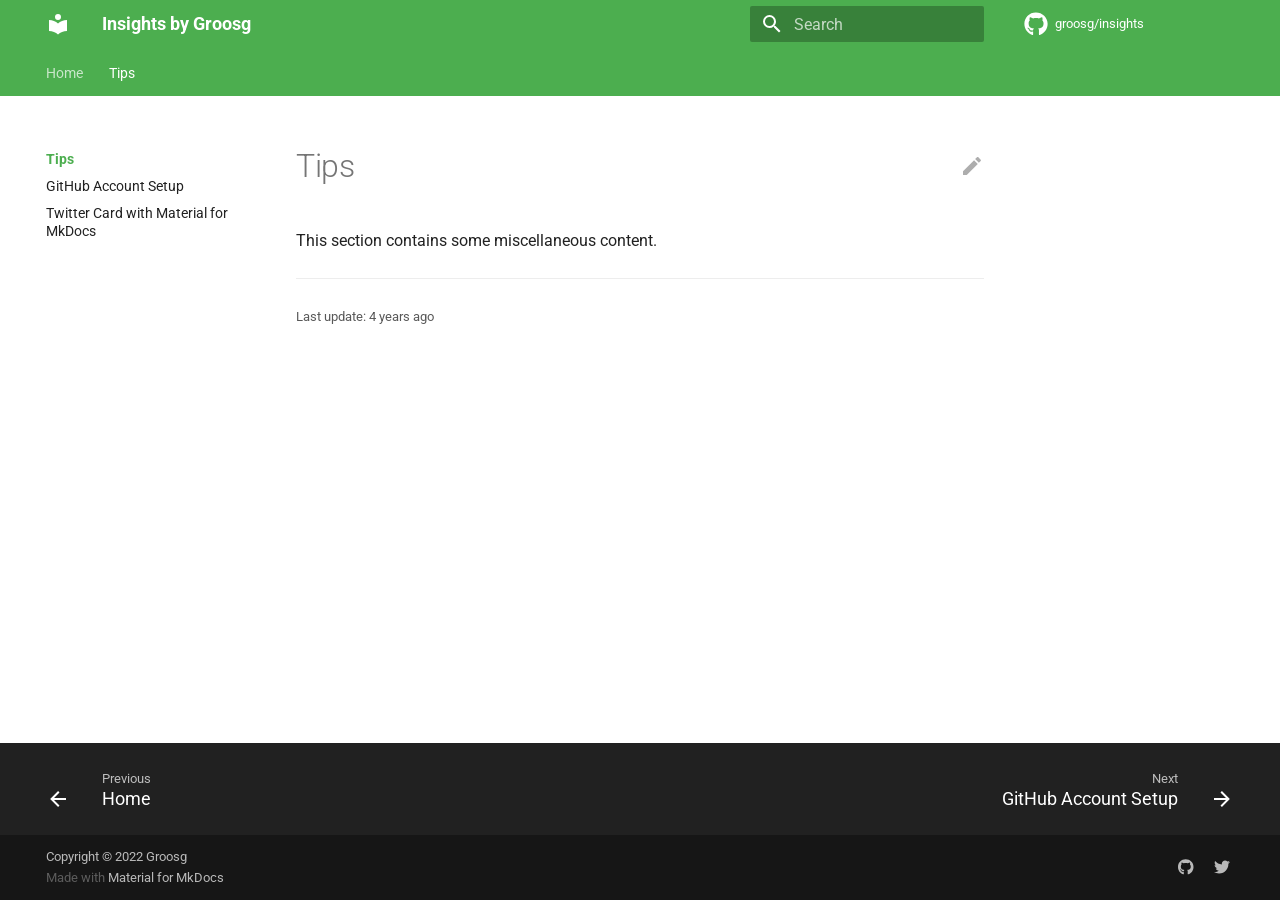
==== tips/index.html @ ac1b57ed "Deployed 40fbacd with MkDocs version: 1.3.1" ====
<!doctype html>
<html lang="en" class="no-js">
  <head>
    
      <meta charset="utf-8">
      <meta name="viewport" content="width=device-width,initial-scale=1">
      
        <meta name="description" content="Software development insights by Groosg: tutorials, guides, tips, etc.">
      
      
        <meta name="author" content="Groosg">
      
      
        <link rel="canonical" href="https://groosg.github.io/insights/tips/">
      
      <link rel="icon" href="../assets/images/favicon.png">
      <meta name="generator" content="mkdocs-1.3.1, mkdocs-material-8.4.0">
    
    
      
        <title>Tips - Insights by Groosg</title>
      
    
    
      <link rel="stylesheet" href="../assets/stylesheets/main.69437709.min.css">
      
        
        <link rel="stylesheet" href="../assets/stylesheets/palette.cbb835fc.min.css">
        
      
      
    
    
    
      
        
        
        <link rel="preconnect" href="https://fonts.gstatic.com" crossorigin>
        <link rel="stylesheet" href="https://fonts.googleapis.com/css?family=Roboto:300,300i,400,400i,700,700i%7CRoboto+Mono:400,400i,700,700i&display=fallback">
        <style>:root{--md-text-font:"Roboto";--md-code-font:"Roboto Mono"}</style>
      
    
    
      <link rel="stylesheet" href="../css/timeago.css">
    
      <link rel="stylesheet" href="../assets/stylesheets/extra.css">
    
    <script>__md_scope=new URL("..",location),__md_hash=e=>[...e].reduce((e,_)=>(e<<5)-e+_.charCodeAt(0),0),__md_get=(e,_=localStorage,t=__md_scope)=>JSON.parse(_.getItem(t.pathname+"."+e)),__md_set=(e,_,t=localStorage,a=__md_scope)=>{try{t.setItem(a.pathname+"."+e,JSON.stringify(_))}catch(e){}}</script>
    
      
  


  
  


  <script id="__analytics">function __md_analytics(){function n(){dataLayer.push(arguments)}window.dataLayer=window.dataLayer||[],n("js",new Date),n("config","G-M6YX81C3ST"),document.addEventListener("DOMContentLoaded",function(){if(document.forms.search&&document.forms.search.query.addEventListener("blur",function(){this.value&&n("event","search",{search_term:this.value})}),document.forms.feedback){var e,a=document.forms.feedback;for(e of a.querySelectorAll("[type=submit]"))e.addEventListener("click",function(e){e.preventDefault();var t=document.location.pathname,e=this.getAttribute("data-md-value");n("event","feedback",{page:t,data:e}),a.firstElementChild.disabled=!0;e=a.querySelector(".md-feedback__note [data-md-value='"+e+"']");e&&(e.hidden=!1)}),a.hidden=!1}"undefined"!=typeof location$&&location$.subscribe(function(e){n("config","G-M6YX81C3ST",{page_path:e.pathname})})});var e=document.createElement("script");e.async=!0,e.src="https://www.googletagmanager.com/gtag/js?id=G-M6YX81C3ST",document.getElementById("__analytics").insertAdjacentElement("afterEnd",e)}</script>

  
    <script>"undefined"!=typeof __md_analytics&&__md_analytics()</script>
  

    
    
  
      <!-- begin:twitter card -->
      <meta name="twitter:card" content="summary" />
      <meta name="twitter:site" content="@gr00sg" />
      <meta name="twitter:creator" content="@gr00sg" />
      <meta property="og:url" content="https://groosg.github.io/insights/tips/" />
      
      <meta property="og:title" content="Tips" />
      
      
      <meta property="og:description" content="Software development insights by Groosg: tutorials, guides, tips, etc." />
      
      <meta property="og:image" content="https://groosg.github.io/insights/assets/images/twitter_card.png" />
      <meta property="og:image:type" content="image/png">
      <!-- end:twitter card -->
  

  </head>
  
  
    
    
      
    
    
    
    
    <body dir="ltr" data-md-color-scheme="default" data-md-color-primary="green" data-md-color-accent="green">
  
    
    
      <script>var palette=__md_get("__palette");if(palette&&"object"==typeof palette.color)for(var key of Object.keys(palette.color))document.body.setAttribute("data-md-color-"+key,palette.color[key])</script>
    
    <input class="md-toggle" data-md-toggle="drawer" type="checkbox" id="__drawer" autocomplete="off">
    <input class="md-toggle" data-md-toggle="search" type="checkbox" id="__search" autocomplete="off">
    <label class="md-overlay" for="__drawer"></label>
    <div data-md-component="skip">
      
    </div>
    <div data-md-component="announce">
      
    </div>
    
    
      

<header class="md-header" data-md-component="header">
  <nav class="md-header__inner md-grid" aria-label="Header">
    <a href=".." title="Insights by Groosg" class="md-header__button md-logo" aria-label="Insights by Groosg" data-md-component="logo">
      
  
  <svg xmlns="http://www.w3.org/2000/svg" viewBox="0 0 24 24"><path d="M12 8a3 3 0 0 0 3-3 3 3 0 0 0-3-3 3 3 0 0 0-3 3 3 3 0 0 0 3 3m0 3.54C9.64 9.35 6.5 8 3 8v11c3.5 0 6.64 1.35 9 3.54 2.36-2.19 5.5-3.54 9-3.54V8c-3.5 0-6.64 1.35-9 3.54Z"/></svg>

    </a>
    <label class="md-header__button md-icon" for="__drawer">
      <svg xmlns="http://www.w3.org/2000/svg" viewBox="0 0 24 24"><path d="M3 6h18v2H3V6m0 5h18v2H3v-2m0 5h18v2H3v-2Z"/></svg>
    </label>
    <div class="md-header__title" data-md-component="header-title">
      <div class="md-header__ellipsis">
        <div class="md-header__topic">
          <span class="md-ellipsis">
            Insights by Groosg
          </span>
        </div>
        <div class="md-header__topic" data-md-component="header-topic">
          <span class="md-ellipsis">
            
              Tips
            
          </span>
        </div>
      </div>
    </div>
    
      <form class="md-header__option" data-md-component="palette">
        
          
          
          <input class="md-option" data-md-color-media="" data-md-color-scheme="default" data-md-color-primary="green" data-md-color-accent="green"  aria-hidden="true"  type="radio" name="__palette" id="__palette_1">
          
        
      </form>
    
    
    
      <label class="md-header__button md-icon" for="__search">
        <svg xmlns="http://www.w3.org/2000/svg" viewBox="0 0 24 24"><path d="M9.5 3A6.5 6.5 0 0 1 16 9.5c0 1.61-.59 3.09-1.56 4.23l.27.27h.79l5 5-1.5 1.5-5-5v-.79l-.27-.27A6.516 6.516 0 0 1 9.5 16 6.5 6.5 0 0 1 3 9.5 6.5 6.5 0 0 1 9.5 3m0 2C7 5 5 7 5 9.5S7 14 9.5 14 14 12 14 9.5 12 5 9.5 5Z"/></svg>
      </label>
      <div class="md-search" data-md-component="search" role="dialog">
  <label class="md-search__overlay" for="__search"></label>
  <div class="md-search__inner" role="search">
    <form class="md-search__form" name="search">
      <input type="text" class="md-search__input" name="query" aria-label="Search" placeholder="Search" autocapitalize="off" autocorrect="off" autocomplete="off" spellcheck="false" data-md-component="search-query" required>
      <label class="md-search__icon md-icon" for="__search">
        <svg xmlns="http://www.w3.org/2000/svg" viewBox="0 0 24 24"><path d="M9.5 3A6.5 6.5 0 0 1 16 9.5c0 1.61-.59 3.09-1.56 4.23l.27.27h.79l5 5-1.5 1.5-5-5v-.79l-.27-.27A6.516 6.516 0 0 1 9.5 16 6.5 6.5 0 0 1 3 9.5 6.5 6.5 0 0 1 9.5 3m0 2C7 5 5 7 5 9.5S7 14 9.5 14 14 12 14 9.5 12 5 9.5 5Z"/></svg>
        <svg xmlns="http://www.w3.org/2000/svg" viewBox="0 0 24 24"><path d="M20 11v2H8l5.5 5.5-1.42 1.42L4.16 12l7.92-7.92L13.5 5.5 8 11h12Z"/></svg>
      </label>
      <nav class="md-search__options" aria-label="Search">
        
          <a href="javascript:void(0)" class="md-search__icon md-icon" aria-label="Share" data-clipboard data-clipboard-text="" data-md-component="search-share" tabindex="-1">
            <svg xmlns="http://www.w3.org/2000/svg" viewBox="0 0 24 24"><path d="M18 16.08c-.76 0-1.44.3-1.96.77L8.91 12.7c.05-.23.09-.46.09-.7 0-.24-.04-.47-.09-.7l7.05-4.11c.54.5 1.25.81 2.04.81a3 3 0 0 0 3-3 3 3 0 0 0-3-3 3 3 0 0 0-3 3c0 .24.04.47.09.7L8.04 9.81C7.5 9.31 6.79 9 6 9a3 3 0 0 0-3 3 3 3 0 0 0 3 3c.79 0 1.5-.31 2.04-.81l7.12 4.15c-.05.21-.08.43-.08.66 0 1.61 1.31 2.91 2.92 2.91 1.61 0 2.92-1.3 2.92-2.91A2.92 2.92 0 0 0 18 16.08Z"/></svg>
          </a>
        
        <button type="reset" class="md-search__icon md-icon" aria-label="Clear" tabindex="-1">
          <svg xmlns="http://www.w3.org/2000/svg" viewBox="0 0 24 24"><path d="M19 6.41 17.59 5 12 10.59 6.41 5 5 6.41 10.59 12 5 17.59 6.41 19 12 13.41 17.59 19 19 17.59 13.41 12 19 6.41Z"/></svg>
        </button>
      </nav>
      
        <div class="md-search__suggest" data-md-component="search-suggest"></div>
      
    </form>
    <div class="md-search__output">
      <div class="md-search__scrollwrap" data-md-scrollfix>
        <div class="md-search-result" data-md-component="search-result">
          <div class="md-search-result__meta">
            Initializing search
          </div>
          <ol class="md-search-result__list"></ol>
        </div>
      </div>
    </div>
  </div>
</div>
    
    
      <div class="md-header__source">
        <a href="https://github.com/groosg/insights" title="Go to repository" class="md-source" data-md-component="source">
  <div class="md-source__icon md-icon">
    
    <svg xmlns="http://www.w3.org/2000/svg" viewBox="0 0 496 512"><!--! Font Awesome Free 6.1.2 by @fontawesome - https://fontawesome.com License - https://fontawesome.com/license/free (Icons: CC BY 4.0, Fonts: SIL OFL 1.1, Code: MIT License) Copyright 2022 Fonticons, Inc.--><path d="M165.9 397.4c0 2-2.3 3.6-5.2 3.6-3.3.3-5.6-1.3-5.6-3.6 0-2 2.3-3.6 5.2-3.6 3-.3 5.6 1.3 5.6 3.6zm-31.1-4.5c-.7 2 1.3 4.3 4.3 4.9 2.6 1 5.6 0 6.2-2s-1.3-4.3-4.3-5.2c-2.6-.7-5.5.3-6.2 2.3zm44.2-1.7c-2.9.7-4.9 2.6-4.6 4.9.3 2 2.9 3.3 5.9 2.6 2.9-.7 4.9-2.6 4.6-4.6-.3-1.9-3-3.2-5.9-2.9zM244.8 8C106.1 8 0 113.3 0 252c0 110.9 69.8 205.8 169.5 239.2 12.8 2.3 17.3-5.6 17.3-12.1 0-6.2-.3-40.4-.3-61.4 0 0-70 15-84.7-29.8 0 0-11.4-29.1-27.8-36.6 0 0-22.9-15.7 1.6-15.4 0 0 24.9 2 38.6 25.8 21.9 38.6 58.6 27.5 72.9 20.9 2.3-16 8.8-27.1 16-33.7-55.9-6.2-112.3-14.3-112.3-110.5 0-27.5 7.6-41.3 23.6-58.9-2.6-6.5-11.1-33.3 2.6-67.9 20.9-6.5 69 27 69 27 20-5.6 41.5-8.5 62.8-8.5s42.8 2.9 62.8 8.5c0 0 48.1-33.6 69-27 13.7 34.7 5.2 61.4 2.6 67.9 16 17.7 25.8 31.5 25.8 58.9 0 96.5-58.9 104.2-114.8 110.5 9.2 7.9 17 22.9 17 46.4 0 33.7-.3 75.4-.3 83.6 0 6.5 4.6 14.4 17.3 12.1C428.2 457.8 496 362.9 496 252 496 113.3 383.5 8 244.8 8zM97.2 352.9c-1.3 1-1 3.3.7 5.2 1.6 1.6 3.9 2.3 5.2 1 1.3-1 1-3.3-.7-5.2-1.6-1.6-3.9-2.3-5.2-1zm-10.8-8.1c-.7 1.3.3 2.9 2.3 3.9 1.6 1 3.6.7 4.3-.7.7-1.3-.3-2.9-2.3-3.9-2-.6-3.6-.3-4.3.7zm32.4 35.6c-1.6 1.3-1 4.3 1.3 6.2 2.3 2.3 5.2 2.6 6.5 1 1.3-1.3.7-4.3-1.3-6.2-2.2-2.3-5.2-2.6-6.5-1zm-11.4-14.7c-1.6 1-1.6 3.6 0 5.9 1.6 2.3 4.3 3.3 5.6 2.3 1.6-1.3 1.6-3.9 0-6.2-1.4-2.3-4-3.3-5.6-2z"/></svg>
  </div>
  <div class="md-source__repository">
    groosg/insights
  </div>
</a>
      </div>
    
  </nav>
  
</header>
    
    <div class="md-container" data-md-component="container">
      
      
        
          
            
<nav class="md-tabs" aria-label="Tabs" data-md-component="tabs">
  <div class="md-tabs__inner md-grid">
    <ul class="md-tabs__list">
      
        
  
  


  
  
  
    <li class="md-tabs__item">
      <a href=".." class="md-tabs__link">
        Home
      </a>
    </li>
  

      
        
  
  
    
  


  
  
  
    <li class="md-tabs__item">
      <a href="./" class="md-tabs__link md-tabs__link--active">
        Tips
      </a>
    </li>
  

      
    </ul>
  </div>
</nav>
          
        
      
      <main class="md-main" data-md-component="main">
        <div class="md-main__inner md-grid">
          
            
              
              <div class="md-sidebar md-sidebar--primary" data-md-component="sidebar" data-md-type="navigation" >
                <div class="md-sidebar__scrollwrap">
                  <div class="md-sidebar__inner">
                    

  


<nav class="md-nav md-nav--primary md-nav--lifted" aria-label="Navigation" data-md-level="0">
  <label class="md-nav__title" for="__drawer">
    <a href=".." title="Insights by Groosg" class="md-nav__button md-logo" aria-label="Insights by Groosg" data-md-component="logo">
      
  
  <svg xmlns="http://www.w3.org/2000/svg" viewBox="0 0 24 24"><path d="M12 8a3 3 0 0 0 3-3 3 3 0 0 0-3-3 3 3 0 0 0-3 3 3 3 0 0 0 3 3m0 3.54C9.64 9.35 6.5 8 3 8v11c3.5 0 6.64 1.35 9 3.54 2.36-2.19 5.5-3.54 9-3.54V8c-3.5 0-6.64 1.35-9 3.54Z"/></svg>

    </a>
    Insights by Groosg
  </label>
  
    <div class="md-nav__source">
      <a href="https://github.com/groosg/insights" title="Go to repository" class="md-source" data-md-component="source">
  <div class="md-source__icon md-icon">
    
    <svg xmlns="http://www.w3.org/2000/svg" viewBox="0 0 496 512"><!--! Font Awesome Free 6.1.2 by @fontawesome - https://fontawesome.com License - https://fontawesome.com/license/free (Icons: CC BY 4.0, Fonts: SIL OFL 1.1, Code: MIT License) Copyright 2022 Fonticons, Inc.--><path d="M165.9 397.4c0 2-2.3 3.6-5.2 3.6-3.3.3-5.6-1.3-5.6-3.6 0-2 2.3-3.6 5.2-3.6 3-.3 5.6 1.3 5.6 3.6zm-31.1-4.5c-.7 2 1.3 4.3 4.3 4.9 2.6 1 5.6 0 6.2-2s-1.3-4.3-4.3-5.2c-2.6-.7-5.5.3-6.2 2.3zm44.2-1.7c-2.9.7-4.9 2.6-4.6 4.9.3 2 2.9 3.3 5.9 2.6 2.9-.7 4.9-2.6 4.6-4.6-.3-1.9-3-3.2-5.9-2.9zM244.8 8C106.1 8 0 113.3 0 252c0 110.9 69.8 205.8 169.5 239.2 12.8 2.3 17.3-5.6 17.3-12.1 0-6.2-.3-40.4-.3-61.4 0 0-70 15-84.7-29.8 0 0-11.4-29.1-27.8-36.6 0 0-22.9-15.7 1.6-15.4 0 0 24.9 2 38.6 25.8 21.9 38.6 58.6 27.5 72.9 20.9 2.3-16 8.8-27.1 16-33.7-55.9-6.2-112.3-14.3-112.3-110.5 0-27.5 7.6-41.3 23.6-58.9-2.6-6.5-11.1-33.3 2.6-67.9 20.9-6.5 69 27 69 27 20-5.6 41.5-8.5 62.8-8.5s42.8 2.9 62.8 8.5c0 0 48.1-33.6 69-27 13.7 34.7 5.2 61.4 2.6 67.9 16 17.7 25.8 31.5 25.8 58.9 0 96.5-58.9 104.2-114.8 110.5 9.2 7.9 17 22.9 17 46.4 0 33.7-.3 75.4-.3 83.6 0 6.5 4.6 14.4 17.3 12.1C428.2 457.8 496 362.9 496 252 496 113.3 383.5 8 244.8 8zM97.2 352.9c-1.3 1-1 3.3.7 5.2 1.6 1.6 3.9 2.3 5.2 1 1.3-1 1-3.3-.7-5.2-1.6-1.6-3.9-2.3-5.2-1zm-10.8-8.1c-.7 1.3.3 2.9 2.3 3.9 1.6 1 3.6.7 4.3-.7.7-1.3-.3-2.9-2.3-3.9-2-.6-3.6-.3-4.3.7zm32.4 35.6c-1.6 1.3-1 4.3 1.3 6.2 2.3 2.3 5.2 2.6 6.5 1 1.3-1.3.7-4.3-1.3-6.2-2.2-2.3-5.2-2.6-6.5-1zm-11.4-14.7c-1.6 1-1.6 3.6 0 5.9 1.6 2.3 4.3 3.3 5.6 2.3 1.6-1.3 1.6-3.9 0-6.2-1.4-2.3-4-3.3-5.6-2z"/></svg>
  </div>
  <div class="md-source__repository">
    groosg/insights
  </div>
</a>
    </div>
  
  <ul class="md-nav__list" data-md-scrollfix>
    
      
      
      

  
  
  
    
    <li class="md-nav__item md-nav__item--nested">
      
      
        <input class="md-nav__toggle md-toggle" data-md-toggle="__nav_1" type="checkbox" id="__nav_1" >
      
      
      
        
          
            
          
        
      
      
        
        
        <div class="md-nav__link md-nav__link--index ">
          <a href="..">Home</a>
          
        </div>
      
      <nav class="md-nav" aria-label="Home" data-md-level="1">
        <label class="md-nav__title" for="__nav_1">
          <span class="md-nav__icon md-icon"></span>
          Home
        </label>
        <ul class="md-nav__list" data-md-scrollfix>
          
            
          
        </ul>
      </nav>
    </li>
  

    
      
      
      

  
  
    
  
  
    
    <li class="md-nav__item md-nav__item--active md-nav__item--nested">
      
      
        <input class="md-nav__toggle md-toggle" data-md-toggle="__nav_2" type="checkbox" id="__nav_2" checked>
      
      
      
        
          
            
          
        
          
        
          
        
      
      
        
        
        <div class="md-nav__link md-nav__link--index md-nav__link--active">
          <a href="./">Tips</a>
          
            <label for="__nav_2">
              <span class="md-nav__icon md-icon"></span>
            </label>
          
        </div>
      
      <nav class="md-nav" aria-label="Tips" data-md-level="1">
        <label class="md-nav__title" for="__nav_2">
          <span class="md-nav__icon md-icon"></span>
          Tips
        </label>
        <ul class="md-nav__list" data-md-scrollfix>
          
            
          
            
              
  
  
  
    <li class="md-nav__item">
      <a href="gh_setup/" class="md-nav__link">
        GitHub Account Setup
      </a>
    </li>
  

            
          
            
              
  
  
  
    <li class="md-nav__item">
      <a href="mkdocs_twitter_card/" class="md-nav__link">
        Twitter Card with Material for MkDocs
      </a>
    </li>
  

            
          
        </ul>
      </nav>
    </li>
  

    
  </ul>
</nav>
                  </div>
                </div>
              </div>
            
            
              
              <div class="md-sidebar md-sidebar--secondary" data-md-component="sidebar" data-md-type="toc" >
                <div class="md-sidebar__scrollwrap">
                  <div class="md-sidebar__inner">
                    

<nav class="md-nav md-nav--secondary" aria-label="Table of contents">
  
  
  
  
</nav>
                  </div>
                </div>
              </div>
            
          
          <div class="md-content" data-md-component="content">
            <article class="md-content__inner md-typeset">
              
                
  <a href="https://github.com/groosg/insights/edit/main/docs/tips/index.md" title="Edit this page" class="md-content__button md-icon">
    <svg xmlns="http://www.w3.org/2000/svg" viewBox="0 0 24 24"><path d="M20.71 7.04c.39-.39.39-1.04 0-1.41l-2.34-2.34c-.37-.39-1.02-.39-1.41 0l-1.84 1.83 3.75 3.75M3 17.25V21h3.75L17.81 9.93l-3.75-3.75L3 17.25Z"/></svg>
  </a>



  <h1>Tips</h1>

<p>This section contains some miscellaneous content.</p>

  <hr>
<div class="md-source-file">
  <small>
    
      Last update:
      <span class="git-revision-date-localized-plugin git-revision-date-localized-plugin-timeago"><span class="timeago" datetime="2022-08-14T22:51:34+00:00" locale="en"></span></span><span class="git-revision-date-localized-plugin git-revision-date-localized-plugin-iso_date">2022-08-14</span>
      
    
  </small>
</div>


  



              
            </article>
            
          </div>
        </div>
        
          <a href="#" class="md-top md-icon" data-md-component="top" hidden>
            <svg xmlns="http://www.w3.org/2000/svg" viewBox="0 0 24 24"><path d="M13 20h-2V8l-5.5 5.5-1.42-1.42L12 4.16l7.92 7.92-1.42 1.42L13 8v12Z"/></svg>
            Back to top
          </a>
        
      </main>
      
        <footer class="md-footer">
  
    
    <nav class="md-footer__inner md-grid" aria-label="Footer" >
      
        
        <a href=".." class="md-footer__link md-footer__link--prev" aria-label="Previous: Home" rel="prev">
          <div class="md-footer__button md-icon">
            <svg xmlns="http://www.w3.org/2000/svg" viewBox="0 0 24 24"><path d="M20 11v2H8l5.5 5.5-1.42 1.42L4.16 12l7.92-7.92L13.5 5.5 8 11h12Z"/></svg>
          </div>
          <div class="md-footer__title">
            <div class="md-ellipsis">
              <span class="md-footer__direction">
                Previous
              </span>
              Home
            </div>
          </div>
        </a>
      
      
        
        <a href="gh_setup/" class="md-footer__link md-footer__link--next" aria-label="Next: GitHub Account Setup" rel="next">
          <div class="md-footer__title">
            <div class="md-ellipsis">
              <span class="md-footer__direction">
                Next
              </span>
              GitHub Account Setup
            </div>
          </div>
          <div class="md-footer__button md-icon">
            <svg xmlns="http://www.w3.org/2000/svg" viewBox="0 0 24 24"><path d="M4 11v2h12l-5.5 5.5 1.42 1.42L19.84 12l-7.92-7.92L10.5 5.5 16 11H4Z"/></svg>
          </div>
        </a>
      
    </nav>
  
  <div class="md-footer-meta md-typeset">
    <div class="md-footer-meta__inner md-grid">
      <div class="md-copyright">
  
    <div class="md-copyright__highlight">
      Copyright &copy; 2022 Groosg
    </div>
  
  
    Made with
    <a href="https://squidfunk.github.io/mkdocs-material/" target="_blank" rel="noopener">
      Material for MkDocs
    </a>
  
</div>
      
        <div class="md-social">
  
    
    
      
      
    
    <a href="https://github.com/groosg" target="_blank" rel="noopener" title="github.com" class="md-social__link">
      <svg xmlns="http://www.w3.org/2000/svg" viewBox="0 0 496 512"><!--! Font Awesome Free 6.1.2 by @fontawesome - https://fontawesome.com License - https://fontawesome.com/license/free (Icons: CC BY 4.0, Fonts: SIL OFL 1.1, Code: MIT License) Copyright 2022 Fonticons, Inc.--><path d="M165.9 397.4c0 2-2.3 3.6-5.2 3.6-3.3.3-5.6-1.3-5.6-3.6 0-2 2.3-3.6 5.2-3.6 3-.3 5.6 1.3 5.6 3.6zm-31.1-4.5c-.7 2 1.3 4.3 4.3 4.9 2.6 1 5.6 0 6.2-2s-1.3-4.3-4.3-5.2c-2.6-.7-5.5.3-6.2 2.3zm44.2-1.7c-2.9.7-4.9 2.6-4.6 4.9.3 2 2.9 3.3 5.9 2.6 2.9-.7 4.9-2.6 4.6-4.6-.3-1.9-3-3.2-5.9-2.9zM244.8 8C106.1 8 0 113.3 0 252c0 110.9 69.8 205.8 169.5 239.2 12.8 2.3 17.3-5.6 17.3-12.1 0-6.2-.3-40.4-.3-61.4 0 0-70 15-84.7-29.8 0 0-11.4-29.1-27.8-36.6 0 0-22.9-15.7 1.6-15.4 0 0 24.9 2 38.6 25.8 21.9 38.6 58.6 27.5 72.9 20.9 2.3-16 8.8-27.1 16-33.7-55.9-6.2-112.3-14.3-112.3-110.5 0-27.5 7.6-41.3 23.6-58.9-2.6-6.5-11.1-33.3 2.6-67.9 20.9-6.5 69 27 69 27 20-5.6 41.5-8.5 62.8-8.5s42.8 2.9 62.8 8.5c0 0 48.1-33.6 69-27 13.7 34.7 5.2 61.4 2.6 67.9 16 17.7 25.8 31.5 25.8 58.9 0 96.5-58.9 104.2-114.8 110.5 9.2 7.9 17 22.9 17 46.4 0 33.7-.3 75.4-.3 83.6 0 6.5 4.6 14.4 17.3 12.1C428.2 457.8 496 362.9 496 252 496 113.3 383.5 8 244.8 8zM97.2 352.9c-1.3 1-1 3.3.7 5.2 1.6 1.6 3.9 2.3 5.2 1 1.3-1 1-3.3-.7-5.2-1.6-1.6-3.9-2.3-5.2-1zm-10.8-8.1c-.7 1.3.3 2.9 2.3 3.9 1.6 1 3.6.7 4.3-.7.7-1.3-.3-2.9-2.3-3.9-2-.6-3.6-.3-4.3.7zm32.4 35.6c-1.6 1.3-1 4.3 1.3 6.2 2.3 2.3 5.2 2.6 6.5 1 1.3-1.3.7-4.3-1.3-6.2-2.2-2.3-5.2-2.6-6.5-1zm-11.4-14.7c-1.6 1-1.6 3.6 0 5.9 1.6 2.3 4.3 3.3 5.6 2.3 1.6-1.3 1.6-3.9 0-6.2-1.4-2.3-4-3.3-5.6-2z"/></svg>
    </a>
  
    
    
      
      
    
    <a href="https://twitter.com/gr00sg" target="_blank" rel="noopener" title="twitter.com" class="md-social__link">
      <svg xmlns="http://www.w3.org/2000/svg" viewBox="0 0 512 512"><!--! Font Awesome Free 6.1.2 by @fontawesome - https://fontawesome.com License - https://fontawesome.com/license/free (Icons: CC BY 4.0, Fonts: SIL OFL 1.1, Code: MIT License) Copyright 2022 Fonticons, Inc.--><path d="M459.37 151.716c.325 4.548.325 9.097.325 13.645 0 138.72-105.583 298.558-298.558 298.558-59.452 0-114.68-17.219-161.137-47.106 8.447.974 16.568 1.299 25.34 1.299 49.055 0 94.213-16.568 130.274-44.832-46.132-.975-84.792-31.188-98.112-72.772 6.498.974 12.995 1.624 19.818 1.624 9.421 0 18.843-1.3 27.614-3.573-48.081-9.747-84.143-51.98-84.143-102.985v-1.299c13.969 7.797 30.214 12.67 47.431 13.319-28.264-18.843-46.781-51.005-46.781-87.391 0-19.492 5.197-37.36 14.294-52.954 51.655 63.675 129.3 105.258 216.365 109.807-1.624-7.797-2.599-15.918-2.599-24.04 0-57.828 46.782-104.934 104.934-104.934 30.213 0 57.502 12.67 76.67 33.137 23.715-4.548 46.456-13.32 66.599-25.34-7.798 24.366-24.366 44.833-46.132 57.827 21.117-2.273 41.584-8.122 60.426-16.243-14.292 20.791-32.161 39.308-52.628 54.253z"/></svg>
    </a>
  
</div>
      
    </div>
  </div>
</footer>
      
    </div>
    <div class="md-dialog" data-md-component="dialog">
      <div class="md-dialog__inner md-typeset"></div>
    </div>
    
    <script id="__config" type="application/json">{"base": "..", "features": ["content.code.annotate", "content.tooltips", "navigation.indexes", "navigation.sections", "navigation.tabs", "navigation.top", "navigation.tracking", "search.highlight", "search.share", "search.suggest", "toc.follow"], "search": "../assets/javascripts/workers/search.ecf98df9.min.js", "translations": {"clipboard.copied": "Copied to clipboard", "clipboard.copy": "Copy to clipboard", "search.config.lang": "en", "search.config.pipeline": "trimmer, stopWordFilter", "search.config.separator": "[\\s\\-]+", "search.placeholder": "Search", "search.result.more.one": "1 more on this page", "search.result.more.other": "# more on this page", "search.result.none": "No matching documents", "search.result.one": "1 matching document", "search.result.other": "# matching documents", "search.result.placeholder": "Type to start searching", "search.result.term.missing": "Missing", "select.version.title": "Select version"}}</script>
    
    
      <script src="../assets/javascripts/bundle.9c69f0bc.min.js"></script>
      
        <script src="../js/timeago.min.js"></script>
      
        <script src="../js/timeago_mkdocs_material.js"></script>
      
    
  </body>
</html>
---- assets/stylesheets/main.69437709.min.css ----
@charset "UTF-8";html{-webkit-text-size-adjust:none;-moz-text-size-adjust:none;-ms-text-size-adjust:none;text-size-adjust:none;box-sizing:border-box}*,:after,:before{box-sizing:inherit}@media (prefers-reduced-motion){*,:after,:before{transition:none!important}}body{margin:0}a,button,input,label{-webkit-tap-highlight-color:transparent}a{color:inherit;text-decoration:none}hr{border:0;box-sizing:initial;display:block;height:.05rem;overflow:visible;padding:0}small{font-size:80%}sub,sup{line-height:1em}img{border-style:none}table{border-collapse:initial;border-spacing:0}td,th{font-weight:400;vertical-align:top}button{background:transparent;border:0;font-family:inherit;font-size:inherit;margin:0;padding:0}input{border:0;outline:none}:root,[data-md-color-scheme=default]{--md-default-fg-color:rgba(0,0,0,.87);--md-default-fg-color--light:rgba(0,0,0,.54);--md-default-fg-color--lighter:rgba(0,0,0,.32);--md-default-fg-color--lightest:rgba(0,0,0,.07);--md-default-bg-color:#fff;--md-default-bg-color--light:hsla(0,0%,100%,.7);--md-default-bg-color--lighter:hsla(0,0%,100%,.3);--md-default-bg-color--lightest:hsla(0,0%,100%,.12);--md-primary-fg-color:#4051b5;--md-primary-fg-color--light:#5d6cc0;--md-primary-fg-color--dark:#303fa1;--md-primary-bg-color:#fff;--md-primary-bg-color--light:hsla(0,0%,100%,.7);--md-accent-fg-color:#526cfe;--md-accent-fg-color--transparent:rgba(82,108,254,.1);--md-accent-bg-color:#fff;--md-accent-bg-color--light:hsla(0,0%,100%,.7);--md-code-fg-color:#36464e;--md-code-bg-color:#f5f5f5;--md-code-hl-color:rgba(255,255,0,.5);--md-code-hl-number-color:#d52a2a;--md-code-hl-special-color:#db1457;--md-code-hl-function-color:#a846b9;--md-code-hl-constant-color:#6e59d9;--md-code-hl-keyword-color:#3f6ec6;--md-code-hl-string-color:#1c7d4d;--md-code-hl-name-color:var(--md-code-fg-color);--md-code-hl-operator-color:var(--md-default-fg-color--light);--md-code-hl-punctuation-color:var(--md-default-fg-color--light);--md-code-hl-comment-color:var(--md-default-fg-color--light);--md-code-hl-generic-color:var(--md-default-fg-color--light);--md-code-hl-variable-color:var(--md-default-fg-color--light);--md-typeset-color:var(--md-default-fg-color);--md-typeset-a-color:var(--md-primary-fg-color);--md-typeset-mark-color:rgba(255,255,0,.5);--md-typeset-del-color:rgba(245,80,61,.15);--md-typeset-ins-color:rgba(11,213,112,.15);--md-typeset-kbd-color:#fafafa;--md-typeset-kbd-accent-color:#fff;--md-typeset-kbd-border-color:#b8b8b8;--md-typeset-table-color:rgba(0,0,0,.12);--md-admonition-fg-color:var(--md-default-fg-color);--md-admonition-bg-color:var(--md-default-bg-color);--md-footer-fg-color:#fff;--md-footer-fg-color--light:hsla(0,0%,100%,.7);--md-footer-fg-color--lighter:hsla(0,0%,100%,.3);--md-footer-bg-color:rgba(0,0,0,.87);--md-footer-bg-color--dark:rgba(0,0,0,.32);--md-shadow-z1:0 0.2rem 0.5rem rgba(0,0,0,.05),0 0 0.05rem rgba(0,0,0,.1);--md-shadow-z2:0 0.2rem 0.5rem rgba(0,0,0,.1),0 0 0.05rem rgba(0,0,0,.25);--md-shadow-z3:0 0.2rem 0.5rem rgba(0,0,0,.2),0 0 0.05rem rgba(0,0,0,.35)}.md-icon svg{fill:currentcolor;display:block;height:1.2rem;width:1.2rem}body{-webkit-font-smoothing:antialiased;-moz-osx-font-smoothing:grayscale;--md-text-font-family:var(--md-text-font,_),-apple-system,BlinkMacSystemFont,Helvetica,Arial,sans-serif;--md-code-font-family:var(--md-code-font,_),SFMono-Regular,Consolas,Menlo,monospace}body,input{font-feature-settings:"kern","liga";font-family:var(--md-text-font-family)}body,code,input,kbd,pre{color:var(--md-typeset-color)}code,kbd,pre{font-feature-settings:"kern";font-family:var(--md-code-font-family)}:root{--md-typeset-table-sort-icon:url('data:image/svg+xml;charset=utf-8,<svg xmlns="http://www.w3.org/2000/svg" viewBox="0 0 24 24"><path d="m18 21-4-4h3V7h-3l4-4 4 4h-3v10h3M2 19v-2h10v2M2 13v-2h7v2M2 7V5h4v2H2Z"/></svg>');--md-typeset-table-sort-icon--asc:url('data:image/svg+xml;charset=utf-8,<svg xmlns="http://www.w3.org/2000/svg" viewBox="0 0 24 24"><path d="M19 17h3l-4 4-4-4h3V3h2M2 17h10v2H2M6 5v2H2V5m0 6h7v2H2v-2Z"/></svg>');--md-typeset-table-sort-icon--desc:url('data:image/svg+xml;charset=utf-8,<svg xmlns="http://www.w3.org/2000/svg" viewBox="0 0 24 24"><path d="M19 7h3l-4-4-4 4h3v14h2M2 17h10v2H2M6 5v2H2V5m0 6h7v2H2v-2Z"/></svg>')}.md-typeset{-webkit-print-color-adjust:exact;color-adjust:exact;font-size:.8rem;line-height:1.6}@media print{.md-typeset{font-size:.68rem}}.md-typeset blockquote,.md-typeset dl,.md-typeset figure,.md-typeset ol,.md-typeset pre,.md-typeset ul{margin-bottom:1em;margin-top:1em}.md-typeset h1{color:var(--md-default-fg-color--light);font-size:2em;line-height:1.3;margin:0 0 1.25em}.md-typeset h1,.md-typeset h2{font-weight:300;letter-spacing:-.01em}.md-typeset h2{font-size:1.5625em;line-height:1.4;margin:1.6em 0 .64em}.md-typeset h3{font-size:1.25em;font-weight:400;letter-spacing:-.01em;line-height:1.5;margin:1.6em 0 .8em}.md-typeset h2+h3{margin-top:.8em}.md-typeset h4{font-weight:700;letter-spacing:-.01em;margin:1em 0}.md-typeset h5,.md-typeset h6{color:var(--md-default-fg-color--light);font-size:.8em;font-weight:700;letter-spacing:-.01em;margin:1.25em 0}.md-typeset h5{text-transform:uppercase}.md-typeset hr{border-bottom:.05rem solid var(--md-default-fg-color--lightest);display:flow-root;margin:1.5em 0}.md-typeset a{color:var(--md-typeset-a-color);word-break:break-word}.md-typeset a,.md-typeset a:before{transition:color 125ms}.md-typeset a:focus,.md-typeset a:hover{color:var(--md-accent-fg-color)}.md-typeset a:focus code,.md-typeset a:hover code{background-color:var(--md-accent-fg-color--transparent)}.md-typeset a code{color:currentcolor;transition:background-color 125ms}.md-typeset a.focus-visible{outline-color:var(--md-accent-fg-color);outline-offset:.2rem}.md-typeset code,.md-typeset kbd,.md-typeset pre{color:var(--md-code-fg-color);direction:ltr}@media print{.md-typeset code,.md-typeset kbd,.md-typeset pre{white-space:pre-wrap}}.md-typeset code{background-color:var(--md-code-bg-color);border-radius:.1rem;-webkit-box-decoration-break:clone;box-decoration-break:clone;font-size:.85em;padding:0 .2941176471em;word-break:break-word}.md-typeset code:not(.focus-visible){-webkit-tap-highlight-color:transparent;outline:none}.md-typeset pre{display:flow-root;line-height:1.4;position:relative}.md-typeset pre>code{-webkit-box-decoration-break:slice;box-decoration-break:slice;box-shadow:none;display:block;margin:0;outline-color:var(--md-accent-fg-color);overflow:auto;padding:.7720588235em 1.1764705882em;scrollbar-color:var(--md-default-fg-color--lighter) transparent;scrollbar-width:thin;touch-action:auto;word-break:normal}.md-typeset pre>code:hover{scrollbar-color:var(--md-accent-fg-color) transparent}.md-typeset pre>code::-webkit-scrollbar{height:.2rem;width:.2rem}.md-typeset pre>code::-webkit-scrollbar-thumb{background-color:var(--md-default-fg-color--lighter)}.md-typeset pre>code::-webkit-scrollbar-thumb:hover{background-color:var(--md-accent-fg-color)}.md-typeset kbd{background-color:var(--md-typeset-kbd-color);border-radius:.1rem;box-shadow:0 .1rem 0 .05rem var(--md-typeset-kbd-border-color),0 .1rem 0 var(--md-typeset-kbd-border-color),0 -.1rem .2rem var(--md-typeset-kbd-accent-color) inset;color:var(--md-default-fg-color);display:inline-block;font-size:.75em;padding:0 .6666666667em;vertical-align:text-top;word-break:break-word}.md-typeset mark{background-color:var(--md-typeset-mark-color);-webkit-box-decoration-break:clone;box-decoration-break:clone;color:inherit;word-break:break-word}.md-typeset abbr{border-bottom:.05rem dotted var(--md-default-fg-color--light);cursor:help;text-decoration:none}@media (hover:none){.md-typeset abbr{position:relative}.md-typeset abbr[title]:-webkit-any(:focus,:hover):after{background-color:var(--md-default-fg-color);border-radius:.1rem;box-shadow:var(--md-shadow-z3);color:var(--md-default-bg-color);content:attr(title);display:inline-block;font-size:.7rem;margin-top:2em;max-width:80%;min-width:-webkit-max-content;min-width:max-content;padding:.2rem .3rem;position:absolute;width:auto}.md-typeset abbr[title]:-moz-any(:focus,:hover):after{background-color:var(--md-default-fg-color);border-radius:.1rem;box-shadow:var(--md-shadow-z3);color:var(--md-default-bg-color);content:attr(title);display:inline-block;font-size:.7rem;margin-top:2em;max-width:80%;min-width:-moz-max-content;min-width:max-content;padding:.2rem .3rem;position:absolute;width:auto}[dir=ltr] .md-typeset abbr[title]:-webkit-any(:focus,:hover):after{left:0}[dir=ltr] .md-typeset abbr[title]:-moz-any(:focus,:hover):after{left:0}[dir=ltr] .md-typeset abbr[title]:is(:focus,:hover):after{left:0}[dir=rtl] .md-typeset abbr[title]:-webkit-any(:focus,:hover):after{right:0}[dir=rtl] .md-typeset abbr[title]:-moz-any(:focus,:hover):after{right:0}[dir=rtl] .md-typeset abbr[title]:is(:focus,:hover):after{right:0}.md-typeset abbr[title]:is(:focus,:hover):after{background-color:var(--md-default-fg-color);border-radius:.1rem;box-shadow:var(--md-shadow-z3);color:var(--md-default-bg-color);content:attr(title);display:inline-block;font-size:.7rem;margin-top:2em;max-width:80%;min-width:-webkit-max-content;min-width:-moz-max-content;min-width:max-content;padding:.2rem .3rem;position:absolute;width:auto}}.md-typeset small{opacity:.75}[dir=ltr] .md-typeset sub,[dir=ltr] .md-typeset sup{margin-left:.078125em}[dir=rtl] .md-typeset sub,[dir=rtl] .md-typeset sup{margin-right:.078125em}[dir=ltr] .md-typeset blockquote{padding-left:.6rem}[dir=rtl] .md-typeset blockquote{padding-right:.6rem}[dir=ltr] .md-typeset blockquote{border-left:.2rem solid var(--md-default-fg-color--lighter)}[dir=rtl] .md-typeset blockquote{border-right:.2rem solid var(--md-default-fg-color--lighter)}.md-typeset blockquote{color:var(--md-default-fg-color--light);margin-left:0;margin-right:0}.md-typeset ul{list-style-type:disc}[dir=ltr] .md-typeset ol,[dir=ltr] .md-typeset ul{margin-left:.625em}[dir=rtl] .md-typeset ol,[dir=rtl] .md-typeset ul{margin-right:.625em}.md-typeset ol,.md-typeset ul{padding:0}.md-typeset ol:not([hidden]),.md-typeset ul:not([hidden]){display:flow-root}.md-typeset ol ol,.md-typeset ul ol{list-style-type:lower-alpha}.md-typeset ol ol ol,.md-typeset ul ol ol{list-style-type:lower-roman}[dir=ltr] .md-typeset ol li,[dir=ltr] .md-typeset ul li{margin-left:1.25em}[dir=rtl] .md-typeset ol li,[dir=rtl] .md-typeset ul li{margin-right:1.25em}.md-typeset ol li,.md-typeset ul li{margin-bottom:.5em}.md-typeset ol li blockquote,.md-typeset ol li p,.md-typeset ul li blockquote,.md-typeset ul li p{margin:.5em 0}.md-typeset ol li:last-child,.md-typeset ul li:last-child{margin-bottom:0}.md-typeset ol li :-webkit-any(ul,ol),.md-typeset ul li :-webkit-any(ul,ol){margin-bottom:.5em;margin-top:.5em}.md-typeset ol li :-moz-any(ul,ol),.md-typeset ul li :-moz-any(ul,ol){margin-bottom:.5em;margin-top:.5em}[dir=ltr] .md-typeset ol li :-webkit-any(ul,ol),[dir=ltr] .md-typeset ul li :-webkit-any(ul,ol){margin-left:.625em}[dir=ltr] .md-typeset ol li :-moz-any(ul,ol),[dir=ltr] .md-typeset ul li :-moz-any(ul,ol){margin-left:.625em}[dir=ltr] .md-typeset ol li :is(ul,ol),[dir=ltr] .md-typeset ul li :is(ul,ol){margin-left:.625em}[dir=rtl] .md-typeset ol li :-webkit-any(ul,ol),[dir=rtl] .md-typeset ul li :-webkit-any(ul,ol){margin-right:.625em}[dir=rtl] .md-typeset ol li :-moz-any(ul,ol),[dir=rtl] .md-typeset ul li :-moz-any(ul,ol){margin-right:.625em}[dir=rtl] .md-typeset ol li :is(ul,ol),[dir=rtl] .md-typeset ul li :is(ul,ol){margin-right:.625em}.md-typeset ol li :is(ul,ol),.md-typeset ul li :is(ul,ol){margin-bottom:.5em;margin-top:.5em}[dir=ltr] .md-typeset dd{margin-left:1.875em}[dir=rtl] .md-typeset dd{margin-right:1.875em}.md-typeset dd{margin-bottom:1.5em;margin-top:1em}.md-typeset img,.md-typeset svg,.md-typeset video{height:auto;max-width:100%}.md-typeset img[align=left]{margin:1em 1em 1em 0}.md-typeset img[align=right]{margin:1em 0 1em 1em}.md-typeset img[align]:only-child{margin-top:0}.md-typeset img[src$="#gh-dark-mode-only"],.md-typeset img[src$="#only-dark"]{display:none}.md-typeset figure{display:flow-root;margin:1em auto;max-width:100%;text-align:center;width:-webkit-fit-content;width:-moz-fit-content;width:fit-content}.md-typeset figure img{display:block}.md-typeset figcaption{font-style:italic;margin:1em auto;max-width:24rem}.md-typeset iframe{max-width:100%}.md-typeset table:not([class]){background-color:var(--md-default-bg-color);border:.05rem solid var(--md-typeset-table-color);border-radius:.1rem;display:inline-block;font-size:.64rem;max-width:100%;overflow:auto;touch-action:auto}@media print{.md-typeset table:not([class]){display:table}}.md-typeset table:not([class])+*{margin-top:1.5em}.md-typeset table:not([class]) :-webkit-any(th,td)>:first-child{margin-top:0}.md-typeset table:not([class]) :-moz-any(th,td)>:first-child{margin-top:0}.md-typeset table:not([class]) :is(th,td)>:first-child{margin-top:0}.md-typeset table:not([class]) :-webkit-any(th,td)>:last-child{margin-bottom:0}.md-typeset table:not([class]) :-moz-any(th,td)>:last-child{margin-bottom:0}.md-typeset table:not([class]) :is(th,td)>:last-child{margin-bottom:0}.md-typeset table:not([class]) :-webkit-any(th,td):not([align]){text-align:left}.md-typeset table:not([class]) :-moz-any(th,td):not([align]){text-align:left}.md-typeset table:not([class]) :is(th,td):not([align]){text-align:left}[dir=rtl] .md-typeset table:not([class]) :-webkit-any(th,td):not([align]){text-align:right}[dir=rtl] .md-typeset table:not([class]) :-moz-any(th,td):not([align]){text-align:right}[dir=rtl] .md-typeset table:not([class]) :is(th,td):not([align]){text-align:right}.md-typeset table:not([class]) th{font-weight:700;min-width:5rem;padding:.9375em 1.25em;vertical-align:top}.md-typeset table:not([class]) th a{color:inherit}.md-typeset table:not([class]) td{border-top:.05rem solid var(--md-typeset-table-color);padding:.9375em 1.25em;vertical-align:top}.md-typeset table:not([class]) tbody tr{transition:background-color 125ms}.md-typeset table:not([class]) tbody tr:hover{background-color:rgba(0,0,0,.035);box-shadow:0 .05rem 0 var(--md-default-bg-color) inset}.md-typeset table:not([class]) a{word-break:normal}.md-typeset table th[role=columnheader]{cursor:pointer}[dir=ltr] .md-typeset table th[role=columnheader]:after{margin-left:.5em}[dir=rtl] .md-typeset table th[role=columnheader]:after{margin-right:.5em}.md-typeset table th[role=columnheader]:after{content:"";display:inline-block;height:1.2em;-webkit-mask-image:var(--md-typeset-table-sort-icon);mask-image:var(--md-typeset-table-sort-icon);-webkit-mask-repeat:no-repeat;mask-repeat:no-repeat;-webkit-mask-size:contain;mask-size:contain;transition:background-color 125ms;vertical-align:text-bottom;width:1.2em}.md-typeset table th[role=columnheader]:hover:after{background-color:var(--md-default-fg-color--lighter)}.md-typeset table th[role=columnheader][aria-sort=ascending]:after{background-color:var(--md-default-fg-color--light);-webkit-mask-image:var(--md-typeset-table-sort-icon--asc);mask-image:var(--md-typeset-table-sort-icon--asc)}.md-typeset table th[role=columnheader][aria-sort=descending]:after{background-color:var(--md-default-fg-color--light);-webkit-mask-image:var(--md-typeset-table-sort-icon--desc);mask-image:var(--md-typeset-table-sort-icon--desc)}.md-typeset__scrollwrap{margin:1em -.8rem;overflow-x:auto;touch-action:auto}.md-typeset__table{display:inline-block;margin-bottom:.5em;padding:0 .8rem}@media print{.md-typeset__table{display:block}}html .md-typeset__table table{display:table;margin:0;overflow:hidden;width:100%}@media screen and (max-width:44.9375em){.md-content__inner>pre{margin:1em -.8rem}.md-content__inner>pre code{border-radius:0}}.md-banner{background-color:var(--md-footer-bg-color);color:var(--md-footer-fg-color);overflow:auto}@media print{.md-banner{display:none}}.md-banner--warning{background:var(--md-typeset-mark-color);color:var(--md-default-fg-color)}.md-banner__inner{font-size:.7rem;margin:.6rem auto;padding:0 .8rem}.md-banner__button{color:inherit;cursor:pointer;float:right;transition:opacity .25s}.md-banner__button:hover{opacity:.7}html{font-size:125%;height:100%;overflow-x:hidden}@media screen and (min-width:100em){html{font-size:137.5%}}@media screen and (min-width:125em){html{font-size:150%}}body{background-color:var(--md-default-bg-color);display:flex;flex-direction:column;font-size:.5rem;min-height:100%;position:relative;width:100%}@media print{body{display:block}}@media screen and (max-width:59.9375em){body[data-md-scrolllock]{position:fixed}}.md-grid{margin-left:auto;margin-right:auto;max-width:61rem}.md-container{display:flex;flex-direction:column;flex-grow:1}@media print{.md-container{display:block}}.md-main{flex-grow:1}.md-main__inner{display:flex;height:100%;margin-top:1.5rem}.md-ellipsis{overflow:hidden;text-overflow:ellipsis;white-space:nowrap}.md-toggle{display:none}.md-option{height:0;opacity:0;position:absolute;width:0}.md-option:checked+label:not([hidden]){display:block}.md-option.focus-visible+label{outline-color:var(--md-accent-fg-color);outline-style:auto}.md-skip{background-color:var(--md-default-fg-color);border-radius:.1rem;color:var(--md-default-bg-color);font-size:.64rem;margin:.5rem;opacity:0;outline-color:var(--md-accent-fg-color);padding:.3rem .5rem;position:fixed;transform:translateY(.4rem);z-index:-1}.md-skip:focus{opacity:1;transform:translateY(0);transition:transform .25s cubic-bezier(.4,0,.2,1),opacity 175ms 75ms;z-index:10}@page{margin:25mm}:root{--md-clipboard-icon:url('data:image/svg+xml;charset=utf-8,<svg xmlns="http://www.w3.org/2000/svg" viewBox="0 0 24 24"><path d="M19 21H8V7h11m0-2H8a2 2 0 0 0-2 2v14a2 2 0 0 0 2 2h11a2 2 0 0 0 2-2V7a2 2 0 0 0-2-2m-3-4H4a2 2 0 0 0-2 2v14h2V3h12V1Z"/></svg>')}.md-clipboard{border-radius:.1rem;color:var(--md-default-fg-color--lightest);cursor:pointer;height:1.5em;outline-color:var(--md-accent-fg-color);outline-offset:.1rem;position:absolute;right:.5em;top:.5em;transition:color .25s;width:1.5em;z-index:1}@media print{.md-clipboard{display:none}}.md-clipboard:not(.focus-visible){-webkit-tap-highlight-color:transparent;outline:none}:hover>.md-clipboard{color:var(--md-default-fg-color--light)}.md-clipboard:-webkit-any(:focus,:hover){color:var(--md-accent-fg-color)}.md-clipboard:-moz-any(:focus,:hover){color:var(--md-accent-fg-color)}.md-clipboard:is(:focus,:hover){color:var(--md-accent-fg-color)}.md-clipboard:after{background-color:currentcolor;content:"";display:block;height:1.125em;margin:0 auto;-webkit-mask-image:var(--md-clipboard-icon);mask-image:var(--md-clipboard-icon);-webkit-mask-repeat:no-repeat;mask-repeat:no-repeat;-webkit-mask-size:contain;mask-size:contain;width:1.125em}.md-clipboard--inline{cursor:pointer}.md-clipboard--inline code{transition:color .25s,background-color .25s}.md-clipboard--inline:-webkit-any(:focus,:hover) code{background-color:var(--md-accent-fg-color--transparent);color:var(--md-accent-fg-color)}.md-clipboard--inline:-moz-any(:focus,:hover) code{background-color:var(--md-accent-fg-color--transparent);color:var(--md-accent-fg-color)}.md-clipboard--inline:is(:focus,:hover) code{background-color:var(--md-accent-fg-color--transparent);color:var(--md-accent-fg-color)}@-webkit-keyframes consent{0%{opacity:0;transform:translateY(100%)}to{opacity:1;transform:translateY(0)}}@keyframes consent{0%{opacity:0;transform:translateY(100%)}to{opacity:1;transform:translateY(0)}}@-webkit-keyframes overlay{0%{opacity:0}to{opacity:1}}@keyframes overlay{0%{opacity:0}to{opacity:1}}.md-consent__overlay{-webkit-animation:overlay .25s both;animation:overlay .25s both;-webkit-backdrop-filter:blur(.1rem);backdrop-filter:blur(.1rem);background-color:rgba(0,0,0,.54);height:100%;opacity:1;position:fixed;top:0;width:100%;z-index:5}.md-consent__inner{-webkit-animation:consent .5s cubic-bezier(.1,.7,.1,1) both;animation:consent .5s cubic-bezier(.1,.7,.1,1) both;background-color:var(--md-default-bg-color);border:0;border-radius:.1rem;bottom:0;box-shadow:0 0 .2rem rgba(0,0,0,.1),0 .2rem .4rem rgba(0,0,0,.2);max-height:100%;overflow:auto;padding:0;position:fixed;width:100%;z-index:5}.md-consent__form{padding:.8rem}.md-consent__settings{display:none;margin:1em 0}input:checked+.md-consent__settings{display:block}.md-consent__controls{margin-bottom:.8rem}.md-typeset .md-consent__controls .md-button{display:inline}@media screen and (max-width:44.9375em){.md-typeset .md-consent__controls .md-button{display:block;margin-top:.4rem;text-align:center;width:100%}}.md-consent label{cursor:pointer}.md-content{flex-grow:1;min-width:0}.md-content__inner{margin:0 .8rem 1.2rem;padding-top:.6rem}@media screen and (min-width:76.25em){[dir=ltr] .md-sidebar--primary:not([hidden])~.md-content>.md-content__inner{margin-left:1.2rem}[dir=ltr] .md-sidebar--secondary:not([hidden])~.md-content>.md-content__inner,[dir=rtl] .md-sidebar--primary:not([hidden])~.md-content>.md-content__inner{margin-right:1.2rem}[dir=rtl] .md-sidebar--secondary:not([hidden])~.md-content>.md-content__inner{margin-left:1.2rem}}.md-content__inner:before{content:"";display:block;height:.4rem}.md-content__inner>:last-child{margin-bottom:0}[dir=ltr] .md-content__button{margin-left:.4rem}[dir=rtl] .md-content__button{margin-right:.4rem}.md-content__button{float:right;margin:.4rem 0;padding:0}@media print{.md-content__button{display:none}}[dir=rtl] .md-content__button{float:left}.md-typeset .md-content__button{color:var(--md-default-fg-color--lighter)}.md-content__button svg{display:inline;vertical-align:top}[dir=rtl] .md-content__button svg{transform:scaleX(-1)}[dir=ltr] .md-dialog{right:.8rem}[dir=rtl] .md-dialog{left:.8rem}.md-dialog{background-color:var(--md-default-fg-color);border-radius:.1rem;bottom:.8rem;box-shadow:var(--md-shadow-z3);min-width:11.1rem;opacity:0;padding:.4rem .6rem;pointer-events:none;position:fixed;transform:translateY(100%);transition:transform 0ms .4s,opacity .4s;z-index:4}@media print{.md-dialog{display:none}}.md-dialog--active{opacity:1;pointer-events:auto;transform:translateY(0);transition:transform .4s cubic-bezier(.075,.85,.175,1),opacity .4s}.md-dialog__inner{color:var(--md-default-bg-color);font-size:.7rem}.md-feedback{margin:2em 0 1em;text-align:center}.md-feedback fieldset{border:none;margin:0;padding:0}.md-feedback__title{font-weight:700;margin:1em auto}.md-feedback__inner{position:relative}.md-feedback__list{align-content:baseline;display:flex;flex-wrap:wrap;justify-content:center;position:relative}.md-feedback__list:hover .md-icon:not(:disabled){color:var(--md-default-fg-color--lighter)}:disabled .md-feedback__list{min-height:1.8rem}.md-feedback__icon{color:var(--md-default-fg-color--light);cursor:pointer;flex-shrink:0;margin:0 .1rem;transition:color 125ms}.md-feedback__icon:not(:disabled).md-icon:hover{color:var(--md-accent-fg-color)}.md-feedback__icon:disabled{color:var(--md-default-fg-color--lightest);pointer-events:none}.md-feedback__note{opacity:0;position:relative;transform:translateY(.4rem);transition:transform .4s cubic-bezier(.1,.7,.1,1),opacity .15s}.md-feedback__note>*{margin:0 auto;max-width:16rem}:disabled .md-feedback__note{opacity:1;transform:translateY(0)}.md-footer{background-color:var(--md-footer-bg-color);color:var(--md-footer-fg-color)}@media print{.md-footer{display:none}}.md-footer__inner{justify-content:space-between;overflow:auto;padding:.2rem}.md-footer__inner:not([hidden]){display:flex}.md-footer__link{display:flex;flex-grow:0.01;outline-color:var(--md-accent-fg-color);overflow:hidden;padding-bottom:.4rem;padding-top:1.4rem;transition:opacity .25s}.md-footer__link:-webkit-any(:focus,:hover){opacity:.7}.md-footer__link:-moz-any(:focus,:hover){opacity:.7}.md-footer__link:is(:focus,:hover){opacity:.7}[dir=rtl] .md-footer__link svg{transform:scaleX(-1)}@media screen and (max-width:44.9375em){.md-footer__link--prev .md-footer__title{display:none}}[dir=ltr] .md-footer__link--next{margin-left:auto}[dir=rtl] .md-footer__link--next{margin-right:auto}.md-footer__link--next{text-align:right}[dir=rtl] .md-footer__link--next{text-align:left}.md-footer__title{flex-grow:1;font-size:.9rem;line-height:2.4rem;max-width:calc(100% - 2.4rem);padding:0 1rem;position:relative;white-space:nowrap}.md-footer__button{margin:.2rem;padding:.4rem}.md-footer__direction{font-size:.64rem;left:0;margin-top:-1rem;opacity:.7;padding:0 1rem;position:absolute;right:0}.md-footer-meta{background-color:var(--md-footer-bg-color--dark)}.md-footer-meta__inner{display:flex;flex-wrap:wrap;justify-content:space-between;padding:.2rem}html .md-footer-meta.md-typeset a{color:var(--md-footer-fg-color--light)}html .md-footer-meta.md-typeset a:-webkit-any(:focus,:hover){color:var(--md-footer-fg-color)}html .md-footer-meta.md-typeset a:-moz-any(:focus,:hover){color:var(--md-footer-fg-color)}html .md-footer-meta.md-typeset a:is(:focus,:hover){color:var(--md-footer-fg-color)}.md-copyright{color:var(--md-footer-fg-color--lighter);font-size:.64rem;margin:auto .6rem;padding:.4rem 0;width:100%}@media screen and (min-width:45em){.md-copyright{width:auto}}.md-copyright__highlight{color:var(--md-footer-fg-color--light)}.md-social{margin:0 .4rem;padding:.2rem 0 .6rem}@media screen and (min-width:45em){.md-social{padding:.6rem 0}}.md-social__link{display:inline-block;height:1.6rem;text-align:center;width:1.6rem}.md-social__link:before{line-height:1.9}.md-social__link svg{fill:currentcolor;max-height:.8rem;vertical-align:-25%}.md-typeset .md-button{border:.1rem solid;border-radius:.1rem;color:var(--md-primary-fg-color);cursor:pointer;display:inline-block;font-weight:700;padding:.625em 2em;transition:color 125ms,background-color 125ms,border-color 125ms}.md-typeset .md-button--primary{background-color:var(--md-primary-fg-color);border-color:var(--md-primary-fg-color);color:var(--md-primary-bg-color)}.md-typeset .md-button:-webkit-any(:focus,:hover){background-color:var(--md-accent-fg-color);border-color:var(--md-accent-fg-color);color:var(--md-accent-bg-color)}.md-typeset .md-button:-moz-any(:focus,:hover){background-color:var(--md-accent-fg-color);border-color:var(--md-accent-fg-color);color:var(--md-accent-bg-color)}.md-typeset .md-button:is(:focus,:hover){background-color:var(--md-accent-fg-color);border-color:var(--md-accent-fg-color);color:var(--md-accent-bg-color)}[dir=ltr] .md-typeset .md-input{border-top-left-radius:.1rem}[dir=ltr] .md-typeset .md-input,[dir=rtl] .md-typeset .md-input{border-top-right-radius:.1rem}[dir=rtl] .md-typeset .md-input{border-top-left-radius:.1rem}.md-typeset .md-input{border-bottom:.1rem solid var(--md-default-fg-color--lighter);box-shadow:var(--md-shadow-z1);font-size:.8rem;height:1.8rem;padding:0 .6rem;transition:border .25s,box-shadow .25s}.md-typeset .md-input:-webkit-any(:focus,:hover){border-bottom-color:var(--md-accent-fg-color);box-shadow:var(--md-shadow-z2)}.md-typeset .md-input:-moz-any(:focus,:hover){border-bottom-color:var(--md-accent-fg-color);box-shadow:var(--md-shadow-z2)}.md-typeset .md-input:is(:focus,:hover){border-bottom-color:var(--md-accent-fg-color);box-shadow:var(--md-shadow-z2)}.md-typeset .md-input--stretch{width:100%}.md-header{background-color:var(--md-primary-fg-color);box-shadow:0 0 .2rem transparent,0 .2rem .4rem transparent;color:var(--md-primary-bg-color);display:block;left:0;position:-webkit-sticky;position:sticky;right:0;top:0;z-index:4}@media print{.md-header{display:none}}.md-header[hidden]{transform:translateY(-100%);transition:transform .25s cubic-bezier(.8,0,.6,1),box-shadow .25s}.md-header--shadow{box-shadow:0 0 .2rem rgba(0,0,0,.1),0 .2rem .4rem rgba(0,0,0,.2);transition:transform .25s cubic-bezier(.1,.7,.1,1),box-shadow .25s}.md-header__inner{align-items:center;display:flex;padding:0 .2rem}.md-header__button{color:currentcolor;cursor:pointer;margin:.2rem;outline-color:var(--md-accent-fg-color);padding:.4rem;position:relative;transition:opacity .25s;vertical-align:middle;z-index:1}.md-header__button:hover{opacity:.7}.md-header__button:not([hidden]){display:inline-block}.md-header__button:not(.focus-visible){-webkit-tap-highlight-color:transparent;outline:none}.md-header__button.md-logo{margin:.2rem;padding:.4rem}@media screen and (max-width:76.1875em){.md-header__button.md-logo{display:none}}.md-header__button.md-logo :-webkit-any(img,svg){fill:currentcolor;display:block;height:1.2rem;width:auto}.md-header__button.md-logo :-moz-any(img,svg){fill:currentcolor;display:block;height:1.2rem;width:auto}.md-header__button.md-logo :is(img,svg){fill:currentcolor;display:block;height:1.2rem;width:auto}@media screen and (min-width:60em){.md-header__button[for=__search]{display:none}}.no-js .md-header__button[for=__search]{display:none}[dir=rtl] .md-header__button[for=__search] svg{transform:scaleX(-1)}@media screen and (min-width:76.25em){.md-header__button[for=__drawer]{display:none}}.md-header__topic{display:flex;max-width:100%;position:absolute;transition:transform .4s cubic-bezier(.1,.7,.1,1),opacity .15s;white-space:nowrap}.md-header__topic+.md-header__topic{opacity:0;pointer-events:none;transform:translateX(1.25rem);transition:transform .4s cubic-bezier(1,.7,.1,.1),opacity .15s;z-index:-1}[dir=rtl] .md-header__topic+.md-header__topic{transform:translateX(-1.25rem)}.md-header__topic:first-child{font-weight:700}[dir=ltr] .md-header__title{margin-right:.4rem}[dir=rtl] .md-header__title{margin-left:.4rem}[dir=ltr] .md-header__title{margin-left:1rem}[dir=rtl] .md-header__title{margin-right:1rem}.md-header__title{flex-grow:1;font-size:.9rem;height:2.4rem;line-height:2.4rem}.md-header__title--active .md-header__topic{opacity:0;pointer-events:none;transform:translateX(-1.25rem);transition:transform .4s cubic-bezier(1,.7,.1,.1),opacity .15s;z-index:-1}[dir=rtl] .md-header__title--active .md-header__topic{transform:translateX(1.25rem)}.md-header__title--active .md-header__topic+.md-header__topic{opacity:1;pointer-events:auto;transform:translateX(0);transition:transform .4s cubic-bezier(.1,.7,.1,1),opacity .15s;z-index:0}.md-header__title>.md-header__ellipsis{height:100%;position:relative;width:100%}.md-header__option{display:flex;flex-shrink:0;max-width:100%;transition:max-width 0ms .25s,opacity .25s .25s;white-space:nowrap}[data-md-toggle=search]:checked~.md-header .md-header__option{max-width:0;opacity:0;transition:max-width 0ms,opacity 0ms}.md-header__source{display:none}@media screen and (min-width:60em){[dir=ltr] .md-header__source{margin-left:1rem}[dir=rtl] .md-header__source{margin-right:1rem}.md-header__source{display:block;max-width:11.7rem;width:11.7rem}}@media screen and (min-width:76.25em){[dir=ltr] .md-header__source{margin-left:1.4rem}[dir=rtl] .md-header__source{margin-right:1.4rem}}:root{--md-nav-icon--prev:url('data:image/svg+xml;charset=utf-8,<svg xmlns="http://www.w3.org/2000/svg" viewBox="0 0 24 24"><path d="M20 11v2H8l5.5 5.5-1.42 1.42L4.16 12l7.92-7.92L13.5 5.5 8 11h12Z"/></svg>');--md-nav-icon--next:url('data:image/svg+xml;charset=utf-8,<svg xmlns="http://www.w3.org/2000/svg" viewBox="0 0 24 24"><path d="M8.59 16.58 13.17 12 8.59 7.41 10 6l6 6-6 6-1.41-1.42Z"/></svg>');--md-toc-icon:url('data:image/svg+xml;charset=utf-8,<svg xmlns="http://www.w3.org/2000/svg" viewBox="0 0 24 24"><path d="M3 9h14V7H3v2m0 4h14v-2H3v2m0 4h14v-2H3v2m16 0h2v-2h-2v2m0-10v2h2V7h-2m0 6h2v-2h-2v2Z"/></svg>')}.md-nav{font-size:.7rem;line-height:1.3}.md-nav__title{display:block;font-weight:700;overflow:hidden;padding:0 .6rem;text-overflow:ellipsis}.md-nav__title .md-nav__button{display:none}.md-nav__title .md-nav__button img{height:100%;width:auto}.md-nav__title .md-nav__button.md-logo :-webkit-any(img,svg){fill:currentcolor;display:block;height:2.4rem;max-width:100%;object-fit:contain;width:auto}.md-nav__title .md-nav__button.md-logo :-moz-any(img,svg){fill:currentcolor;display:block;height:2.4rem;max-width:100%;object-fit:contain;width:auto}.md-nav__title .md-nav__button.md-logo :is(img,svg){fill:currentcolor;display:block;height:2.4rem;max-width:100%;object-fit:contain;width:auto}.md-nav__list{list-style:none;margin:0;padding:0}.md-nav__item{padding:0 .6rem}[dir=ltr] .md-nav__item .md-nav__item{padding-right:0}[dir=rtl] .md-nav__item .md-nav__item{padding-left:0}.md-nav__link{align-items:center;cursor:pointer;display:flex;justify-content:space-between;margin-top:.625em;overflow:hidden;scroll-snap-align:start;text-overflow:ellipsis;transition:color 125ms}.md-nav__link--passed{color:var(--md-default-fg-color--light)}.md-nav__item .md-nav__link--active{color:var(--md-typeset-a-color)}.md-nav__item .md-nav__link--index [href]{width:100%}.md-nav__link:-webkit-any(:focus,:hover){color:var(--md-accent-fg-color)}.md-nav__link:-moz-any(:focus,:hover){color:var(--md-accent-fg-color)}.md-nav__link:is(:focus,:hover){color:var(--md-accent-fg-color)}.md-nav__link.focus-visible{outline-color:var(--md-accent-fg-color);outline-offset:.2rem}.md-nav--primary .md-nav__link[for=__toc]{display:none}.md-nav--primary .md-nav__link[for=__toc] .md-icon:after{background-color:currentcolor;display:block;height:100%;-webkit-mask-image:var(--md-toc-icon);mask-image:var(--md-toc-icon);width:100%}.md-nav--primary .md-nav__link[for=__toc]~.md-nav{display:none}.md-nav__link>*{cursor:pointer;display:flex}.md-nav__icon{flex-shrink:0}.md-nav__source{display:none}@media screen and (max-width:76.1875em){.md-nav--primary,.md-nav--primary .md-nav{background-color:var(--md-default-bg-color);display:flex;flex-direction:column;height:100%;left:0;position:absolute;right:0;top:0;z-index:1}.md-nav--primary :-webkit-any(.md-nav__title,.md-nav__item){font-size:.8rem;line-height:1.5}.md-nav--primary :-moz-any(.md-nav__title,.md-nav__item){font-size:.8rem;line-height:1.5}.md-nav--primary :is(.md-nav__title,.md-nav__item){font-size:.8rem;line-height:1.5}.md-nav--primary .md-nav__title{background-color:var(--md-default-fg-color--lightest);color:var(--md-default-fg-color--light);cursor:pointer;height:5.6rem;line-height:2.4rem;padding:3rem .8rem .2rem;position:relative;white-space:nowrap}[dir=ltr] .md-nav--primary .md-nav__title .md-nav__icon{left:.4rem}[dir=rtl] .md-nav--primary .md-nav__title .md-nav__icon{right:.4rem}.md-nav--primary .md-nav__title .md-nav__icon{display:block;height:1.2rem;margin:.2rem;position:absolute;top:.4rem;width:1.2rem}.md-nav--primary .md-nav__title .md-nav__icon:after{background-color:currentcolor;content:"";display:block;height:100%;-webkit-mask-image:var(--md-nav-icon--prev);mask-image:var(--md-nav-icon--prev);-webkit-mask-repeat:no-repeat;mask-repeat:no-repeat;-webkit-mask-size:contain;mask-size:contain;width:100%}.md-nav--primary .md-nav__title~.md-nav__list{background-color:var(--md-default-bg-color);box-shadow:0 .05rem 0 var(--md-default-fg-color--lightest) inset;overflow-y:auto;-ms-scroll-snap-type:y mandatory;scroll-snap-type:y mandatory;touch-action:pan-y}.md-nav--primary .md-nav__title~.md-nav__list>:first-child{border-top:0}.md-nav--primary .md-nav__title[for=__drawer]{background-color:var(--md-primary-fg-color);color:var(--md-primary-bg-color);font-weight:700}.md-nav--primary .md-nav__title .md-logo{display:block;left:.2rem;margin:.2rem;padding:.4rem;position:absolute;right:.2rem;top:.2rem}.md-nav--primary .md-nav__list{flex:1}.md-nav--primary .md-nav__item{border-top:.05rem solid var(--md-default-fg-color--lightest);padding:0}.md-nav--primary .md-nav__item--active>.md-nav__link{color:var(--md-typeset-a-color)}.md-nav--primary .md-nav__item--active>.md-nav__link:-webkit-any(:focus,:hover){color:var(--md-accent-fg-color)}.md-nav--primary .md-nav__item--active>.md-nav__link:-moz-any(:focus,:hover){color:var(--md-accent-fg-color)}.md-nav--primary .md-nav__item--active>.md-nav__link:is(:focus,:hover){color:var(--md-accent-fg-color)}.md-nav--primary .md-nav__link{margin-top:0;padding:.6rem .8rem}[dir=ltr] .md-nav--primary .md-nav__link .md-nav__icon{margin-right:-.2rem}[dir=rtl] .md-nav--primary .md-nav__link .md-nav__icon{margin-left:-.2rem}.md-nav--primary .md-nav__link .md-nav__icon{font-size:1.2rem;height:1.2rem;width:1.2rem}.md-nav--primary .md-nav__link .md-nav__icon:after{background-color:currentcolor;content:"";display:block;height:100%;-webkit-mask-image:var(--md-nav-icon--next);mask-image:var(--md-nav-icon--next);-webkit-mask-repeat:no-repeat;mask-repeat:no-repeat;-webkit-mask-size:contain;mask-size:contain;width:100%}[dir=rtl] .md-nav--primary .md-nav__icon:after{transform:scale(-1)}.md-nav--primary .md-nav--secondary .md-nav{background-color:initial;position:static}[dir=ltr] .md-nav--primary .md-nav--secondary .md-nav .md-nav__link{padding-left:1.4rem}[dir=rtl] .md-nav--primary .md-nav--secondary .md-nav .md-nav__link{padding-right:1.4rem}[dir=ltr] .md-nav--primary .md-nav--secondary .md-nav .md-nav .md-nav__link{padding-left:2rem}[dir=rtl] .md-nav--primary .md-nav--secondary .md-nav .md-nav .md-nav__link{padding-right:2rem}[dir=ltr] .md-nav--primary .md-nav--secondary .md-nav .md-nav .md-nav .md-nav__link{padding-left:2.6rem}[dir=rtl] .md-nav--primary .md-nav--secondary .md-nav .md-nav .md-nav .md-nav__link{padding-right:2.6rem}[dir=ltr] .md-nav--primary .md-nav--secondary .md-nav .md-nav .md-nav .md-nav .md-nav__link{padding-left:3.2rem}[dir=rtl] .md-nav--primary .md-nav--secondary .md-nav .md-nav .md-nav .md-nav .md-nav__link{padding-right:3.2rem}.md-nav--secondary{background-color:initial}.md-nav__toggle~.md-nav{display:flex;opacity:0;transform:translateX(100%);transition:transform .25s cubic-bezier(.8,0,.6,1),opacity 125ms 50ms}[dir=rtl] .md-nav__toggle~.md-nav{transform:translateX(-100%)}.md-nav__toggle:checked~.md-nav{opacity:1;transform:translateX(0);transition:transform .25s cubic-bezier(.4,0,.2,1),opacity 125ms 125ms}.md-nav__toggle:checked~.md-nav>.md-nav__list{-webkit-backface-visibility:hidden;backface-visibility:hidden}}@media screen and (max-width:59.9375em){.md-nav--primary .md-nav__link[for=__toc]{display:flex}.md-nav--primary .md-nav__link[for=__toc] .md-icon:after{content:""}.md-nav--primary .md-nav__link[for=__toc]+.md-nav__link{display:none}.md-nav--primary .md-nav__link[for=__toc]~.md-nav{display:flex}.md-nav__source{background-color:var(--md-primary-fg-color--dark);color:var(--md-primary-bg-color);display:block;padding:0 .2rem}}@media screen and (min-width:60em) and (max-width:76.1875em){.md-nav--integrated .md-nav__link[for=__toc]{display:flex}.md-nav--integrated .md-nav__link[for=__toc] .md-icon:after{content:""}.md-nav--integrated .md-nav__link[for=__toc]+.md-nav__link{display:none}.md-nav--integrated .md-nav__link[for=__toc]~.md-nav{display:flex}}@media screen and (min-width:60em){.md-nav--secondary .md-nav__title[for=__toc]{scroll-snap-align:start}.md-nav--secondary .md-nav__title .md-nav__icon{display:none}}@media screen and (min-width:76.25em){.md-nav{transition:max-height .25s cubic-bezier(.86,0,.07,1)}.md-nav--primary .md-nav__title[for=__drawer]{scroll-snap-align:start}.md-nav--primary .md-nav__title .md-nav__icon,.md-nav__toggle~.md-nav{display:none}.md-nav__toggle:-webkit-any(:checked,:indeterminate)~.md-nav{display:block}.md-nav__toggle:-moz-any(:checked,:indeterminate)~.md-nav{display:block}.md-nav__toggle:is(:checked,:indeterminate)~.md-nav{display:block}.md-nav__item--nested>.md-nav>.md-nav__title{display:none}.md-nav__item--section{display:block;margin:1.25em 0}.md-nav__item--section:last-child{margin-bottom:0}.md-nav__item--section>.md-nav__link{font-weight:700;pointer-events:none}.md-nav__item--section>.md-nav__link--index [href]{pointer-events:auto}.md-nav__item--section>.md-nav__link .md-nav__icon{display:none}.md-nav__item--section>.md-nav{display:block}.md-nav__item--section>.md-nav>.md-nav__list>.md-nav__item{padding:0}.md-nav__icon{border-radius:100%;float:right;height:.9rem;transition:background-color .25s,transform .25s;width:.9rem}[dir=rtl] .md-nav__icon{float:left;transform:rotate(180deg)}.md-nav__icon:hover{background-color:var(--md-accent-fg-color--transparent)}.md-nav__icon:after{background-color:currentcolor;content:"";display:inline-block;height:100%;-webkit-mask-image:var(--md-nav-icon--next);mask-image:var(--md-nav-icon--next);-webkit-mask-repeat:no-repeat;mask-repeat:no-repeat;-webkit-mask-size:contain;mask-size:contain;vertical-align:-.1rem;width:100%}.md-nav__item--nested .md-nav__toggle:checked~.md-nav__link .md-nav__icon,.md-nav__item--nested .md-nav__toggle:indeterminate~.md-nav__link .md-nav__icon{transform:rotate(90deg)}.md-nav--lifted>.md-nav__list>.md-nav__item,.md-nav--lifted>.md-nav__list>.md-nav__item--nested,.md-nav--lifted>.md-nav__title{display:none}.md-nav--lifted>.md-nav__list>.md-nav__item--active{display:block;padding:0}.md-nav--lifted>.md-nav__list>.md-nav__item--active>.md-nav__link{font-weight:700;margin-top:0;padding:0 .6rem;pointer-events:none}.md-nav--lifted>.md-nav__list>.md-nav__item--active>.md-nav__link--index [href]{pointer-events:auto}.md-nav--lifted>.md-nav__list>.md-nav__item--active>.md-nav__link .md-nav__icon{display:none}.md-nav--lifted .md-nav[data-md-level="1"]{display:block}[dir=ltr] .md-nav--lifted .md-nav[data-md-level="1"]>.md-nav__list>.md-nav__item{padding-right:.6rem}[dir=rtl] .md-nav--lifted .md-nav[data-md-level="1"]>.md-nav__list>.md-nav__item{padding-left:.6rem}.md-nav--integrated>.md-nav__list>.md-nav__item--active:not(.md-nav__item--nested){padding:0 .6rem}.md-nav--integrated>.md-nav__list>.md-nav__item--active:not(.md-nav__item--nested)>.md-nav__link{padding:0}[dir=ltr] .md-nav--integrated>.md-nav__list>.md-nav__item--active .md-nav--secondary{border-left:.05rem solid var(--md-primary-fg-color)}[dir=rtl] .md-nav--integrated>.md-nav__list>.md-nav__item--active .md-nav--secondary{border-right:.05rem solid var(--md-primary-fg-color)}.md-nav--integrated>.md-nav__list>.md-nav__item--active .md-nav--secondary{display:block;margin-bottom:1.25em}.md-nav--integrated>.md-nav__list>.md-nav__item--active .md-nav--secondary>.md-nav__title{display:none}}:root{--md-search-result-icon:url('data:image/svg+xml;charset=utf-8,<svg xmlns="http://www.w3.org/2000/svg" viewBox="0 0 24 24"><path d="M14 2H6a2 2 0 0 0-2 2v16a2 2 0 0 0 2 2h7c-.41-.25-.8-.56-1.14-.9-.33-.33-.61-.7-.86-1.1H6V4h7v5h5v1.18c.71.16 1.39.43 2 .82V8l-6-6m6.31 16.9c1.33-2.11.69-4.9-1.4-6.22-2.11-1.33-4.91-.68-6.22 1.4-1.34 2.11-.69 4.89 1.4 6.22 1.46.93 3.32.93 4.79.02L22 23.39 23.39 22l-3.08-3.1m-3.81.1a2.5 2.5 0 0 1-2.5-2.5 2.5 2.5 0 0 1 2.5-2.5 2.5 2.5 0 0 1 2.5 2.5 2.5 2.5 0 0 1-2.5 2.5Z"/></svg>')}.md-search{position:relative}@media screen and (min-width:60em){.md-search{padding:.2rem 0}}.no-js .md-search{display:none}.md-search__overlay{opacity:0;z-index:1}@media screen and (max-width:59.9375em){[dir=ltr] .md-search__overlay{left:-2.2rem}[dir=rtl] .md-search__overlay{right:-2.2rem}.md-search__overlay{background-color:var(--md-default-bg-color);border-radius:1rem;height:2rem;overflow:hidden;pointer-events:none;position:absolute;top:-1rem;transform-origin:center;transition:transform .3s .1s,opacity .2s .2s;width:2rem}[data-md-toggle=search]:checked~.md-header .md-search__overlay{opacity:1;transition:transform .4s,opacity .1s}}@media screen and (min-width:60em){[dir=ltr] .md-search__overlay{left:0}[dir=rtl] .md-search__overlay{right:0}.md-search__overlay{background-color:rgba(0,0,0,.54);cursor:pointer;height:0;position:fixed;top:0;transition:width 0ms .25s,height 0ms .25s,opacity .25s;width:0}[data-md-toggle=search]:checked~.md-header .md-search__overlay{height:200vh;opacity:1;transition:width 0ms,height 0ms,opacity .25s;width:100%}}@media screen and (max-width:29.9375em){[data-md-toggle=search]:checked~.md-header .md-search__overlay{transform:scale(45)}}@media screen and (min-width:30em) and (max-width:44.9375em){[data-md-toggle=search]:checked~.md-header .md-search__overlay{transform:scale(60)}}@media screen and (min-width:45em) and (max-width:59.9375em){[data-md-toggle=search]:checked~.md-header .md-search__overlay{transform:scale(75)}}.md-search__inner{-webkit-backface-visibility:hidden;backface-visibility:hidden}@media screen and (max-width:59.9375em){[dir=ltr] .md-search__inner{left:0}[dir=rtl] .md-search__inner{right:0}.md-search__inner{height:0;opacity:0;overflow:hidden;position:fixed;top:0;transform:translateX(5%);transition:width 0ms .3s,height 0ms .3s,transform .15s cubic-bezier(.4,0,.2,1) .15s,opacity .15s .15s;width:0;z-index:2}[dir=rtl] .md-search__inner{transform:translateX(-5%)}[data-md-toggle=search]:checked~.md-header .md-search__inner{height:100%;opacity:1;transform:translateX(0);transition:width 0ms 0ms,height 0ms 0ms,transform .15s cubic-bezier(.1,.7,.1,1) .15s,opacity .15s .15s;width:100%}}@media screen and (min-width:60em){.md-search__inner{float:right;padding:.1rem 0;position:relative;transition:width .25s cubic-bezier(.1,.7,.1,1);width:11.7rem}[dir=rtl] .md-search__inner{float:left}}@media screen and (min-width:60em) and (max-width:76.1875em){[data-md-toggle=search]:checked~.md-header .md-search__inner{width:23.4rem}}@media screen and (min-width:76.25em){[data-md-toggle=search]:checked~.md-header .md-search__inner{width:34.4rem}}.md-search__form{background-color:var(--md-default-bg-color);box-shadow:0 0 .6rem transparent;height:2.4rem;position:relative;transition:color .25s,background-color .25s;z-index:2}@media screen and (min-width:60em){.md-search__form{background-color:rgba(0,0,0,.26);border-radius:.1rem;height:1.8rem}.md-search__form:hover{background-color:hsla(0,0%,100%,.12)}}[data-md-toggle=search]:checked~.md-header .md-search__form{background-color:var(--md-default-bg-color);border-radius:.1rem .1rem 0 0;box-shadow:0 0 .6rem rgba(0,0,0,.07);color:var(--md-default-fg-color)}[dir=ltr] .md-search__input{padding-left:3.6rem;padding-right:2.2rem}[dir=rtl] .md-search__input{padding-left:2.2rem;padding-right:3.6rem}.md-search__input{background:transparent;font-size:.9rem;height:100%;position:relative;text-overflow:ellipsis;width:100%;z-index:2}.md-search__input::-ms-input-placeholder{-ms-transition:color .25s;transition:color .25s}.md-search__input::placeholder{transition:color .25s}.md-search__input::-ms-input-placeholder{color:var(--md-default-fg-color--light)}.md-search__input::placeholder,.md-search__input~.md-search__icon{color:var(--md-default-fg-color--light)}.md-search__input::-ms-clear{display:none}@media screen and (max-width:59.9375em){.md-search__input{font-size:.9rem;height:2.4rem;width:100%}}@media screen and (min-width:60em){[dir=ltr] .md-search__input{padding-left:2.2rem}[dir=rtl] .md-search__input{padding-right:2.2rem}.md-search__input{color:inherit;font-size:.8rem}.md-search__input::-ms-input-placeholder{color:var(--md-primary-bg-color--light)}.md-search__input::placeholder{color:var(--md-primary-bg-color--light)}.md-search__input+.md-search__icon{color:var(--md-primary-bg-color)}[data-md-toggle=search]:checked~.md-header .md-search__input{text-overflow:clip}[data-md-toggle=search]:checked~.md-header .md-search__input::-ms-input-placeholder{color:var(--md-default-fg-color--light)}[data-md-toggle=search]:checked~.md-header .md-search__input+.md-search__icon,[data-md-toggle=search]:checked~.md-header .md-search__input::placeholder{color:var(--md-default-fg-color--light)}}.md-search__icon{cursor:pointer;display:inline-block;height:1.2rem;transition:color .25s,opacity .25s;width:1.2rem}.md-search__icon:hover{opacity:.7}[dir=ltr] .md-search__icon[for=__search]{left:.5rem}[dir=rtl] .md-search__icon[for=__search]{right:.5rem}.md-search__icon[for=__search]{position:absolute;top:.3rem;z-index:2}[dir=rtl] .md-search__icon[for=__search] svg{transform:scaleX(-1)}@media screen and (max-width:59.9375em){[dir=ltr] .md-search__icon[for=__search]{left:.8rem}[dir=rtl] .md-search__icon[for=__search]{right:.8rem}.md-search__icon[for=__search]{top:.6rem}.md-search__icon[for=__search] svg:first-child{display:none}}@media screen and (min-width:60em){.md-search__icon[for=__search]{pointer-events:none}.md-search__icon[for=__search] svg:last-child{display:none}}[dir=ltr] .md-search__options{right:.5rem}[dir=rtl] .md-search__options{left:.5rem}.md-search__options{pointer-events:none;position:absolute;top:.3rem;z-index:2}@media screen and (max-width:59.9375em){[dir=ltr] .md-search__options{right:.8rem}[dir=rtl] .md-search__options{left:.8rem}.md-search__options{top:.6rem}}[dir=ltr] .md-search__options>*{margin-left:.2rem}[dir=rtl] .md-search__options>*{margin-right:.2rem}.md-search__options>*{color:var(--md-default-fg-color--light);opacity:0;transform:scale(.75);transition:transform .15s cubic-bezier(.1,.7,.1,1),opacity .15s}.md-search__options>:not(.focus-visible){-webkit-tap-highlight-color:transparent;outline:none}[data-md-toggle=search]:checked~.md-header .md-search__input:valid~.md-search__options>*{opacity:1;pointer-events:auto;transform:scale(1)}[data-md-toggle=search]:checked~.md-header .md-search__input:valid~.md-search__options>:hover{opacity:.7}[dir=ltr] .md-search__suggest{padding-left:3.6rem;padding-right:2.2rem}[dir=rtl] .md-search__suggest{padding-left:2.2rem;padding-right:3.6rem}.md-search__suggest{align-items:center;color:var(--md-default-fg-color--lighter);display:flex;font-size:.9rem;height:100%;opacity:0;position:absolute;top:0;transition:opacity 50ms;white-space:nowrap;width:100%}@media screen and (min-width:60em){[dir=ltr] .md-search__suggest{padding-left:2.2rem}[dir=rtl] .md-search__suggest{padding-right:2.2rem}.md-search__suggest{font-size:.8rem}}[data-md-toggle=search]:checked~.md-header .md-search__suggest{opacity:1;transition:opacity .3s .1s}[dir=ltr] .md-search__output{border-bottom-left-radius:.1rem}[dir=ltr] .md-search__output,[dir=rtl] .md-search__output{border-bottom-right-radius:.1rem}[dir=rtl] .md-search__output{border-bottom-left-radius:.1rem}.md-search__output{overflow:hidden;position:absolute;width:100%;z-index:1}@media screen and (max-width:59.9375em){.md-search__output{bottom:0;top:2.4rem}}@media screen and (min-width:60em){.md-search__output{opacity:0;top:1.9rem;transition:opacity .4s}[data-md-toggle=search]:checked~.md-header .md-search__output{box-shadow:var(--md-shadow-z3);opacity:1}}.md-search__scrollwrap{-webkit-backface-visibility:hidden;backface-visibility:hidden;background-color:var(--md-default-bg-color);height:100%;overflow-y:auto;touch-action:pan-y}@media (-webkit-max-device-pixel-ratio:1),(max-resolution:1dppx){.md-search__scrollwrap{transform:translateZ(0)}}@media screen and (min-width:60em) and (max-width:76.1875em){.md-search__scrollwrap{width:23.4rem}}@media screen and (min-width:76.25em){.md-search__scrollwrap{width:34.4rem}}@media screen and (min-width:60em){.md-search__scrollwrap{max-height:0;scrollbar-color:var(--md-default-fg-color--lighter) transparent;scrollbar-width:thin}[data-md-toggle=search]:checked~.md-header .md-search__scrollwrap{max-height:75vh}.md-search__scrollwrap:hover{scrollbar-color:var(--md-accent-fg-color) transparent}.md-search__scrollwrap::-webkit-scrollbar{height:.2rem;width:.2rem}.md-search__scrollwrap::-webkit-scrollbar-thumb{background-color:var(--md-default-fg-color--lighter)}.md-search__scrollwrap::-webkit-scrollbar-thumb:hover{background-color:var(--md-accent-fg-color)}}.md-search-result{color:var(--md-default-fg-color);word-break:break-word}.md-search-result__meta{background-color:var(--md-default-fg-color--lightest);color:var(--md-default-fg-color--light);font-size:.64rem;line-height:1.8rem;padding:0 .8rem;scroll-snap-align:start}@media screen and (min-width:60em){[dir=ltr] .md-search-result__meta{padding-left:2.2rem}[dir=rtl] .md-search-result__meta{padding-right:2.2rem}}.md-search-result__list{list-style:none;margin:0;padding:0;-webkit-user-select:none;-moz-user-select:none;-ms-user-select:none;user-select:none}.md-search-result__item{box-shadow:0 -.05rem var(--md-default-fg-color--lightest)}.md-search-result__item:first-child{box-shadow:none}.md-search-result__link{display:block;outline:none;scroll-snap-align:start;transition:background-color .25s}.md-search-result__link:-webkit-any(:focus,:hover){background-color:var(--md-accent-fg-color--transparent)}.md-search-result__link:-moz-any(:focus,:hover){background-color:var(--md-accent-fg-color--transparent)}.md-search-result__link:is(:focus,:hover){background-color:var(--md-accent-fg-color--transparent)}.md-search-result__link:last-child p:last-child{margin-bottom:.6rem}.md-search-result__more summary{color:var(--md-typeset-a-color);cursor:pointer;display:block;font-size:.64rem;outline:none;padding:.75em .8rem;scroll-snap-align:start;transition:color .25s,background-color .25s}@media screen and (min-width:60em){[dir=ltr] .md-search-result__more summary{padding-left:2.2rem}[dir=rtl] .md-search-result__more summary{padding-right:2.2rem}}.md-search-result__more summary:-webkit-any(:focus,:hover){background-color:var(--md-accent-fg-color--transparent);color:var(--md-accent-fg-color)}.md-search-result__more summary:-moz-any(:focus,:hover){background-color:var(--md-accent-fg-color--transparent);color:var(--md-accent-fg-color)}.md-search-result__more summary:is(:focus,:hover){background-color:var(--md-accent-fg-color--transparent);color:var(--md-accent-fg-color)}.md-search-result__more summary::marker{display:none}.md-search-result__more summary::-webkit-details-marker{display:none}.md-search-result__more summary~*>*{opacity:.65}.md-search-result__article{overflow:hidden;padding:0 .8rem;position:relative}@media screen and (min-width:60em){[dir=ltr] .md-search-result__article{padding-left:2.2rem}[dir=rtl] .md-search-result__article{padding-right:2.2rem}}.md-search-result__article--document .md-search-result__title{font-size:.8rem;font-weight:400;line-height:1.4;margin:.55rem 0}[dir=ltr] .md-search-result__icon{left:0}[dir=rtl] .md-search-result__icon{right:0}.md-search-result__icon{color:var(--md-default-fg-color--light);height:1.2rem;margin:.5rem;position:absolute;width:1.2rem}@media screen and (max-width:59.9375em){.md-search-result__icon{display:none}}.md-search-result__icon:after{background-color:currentcolor;content:"";display:inline-block;height:100%;-webkit-mask-image:var(--md-search-result-icon);mask-image:var(--md-search-result-icon);-webkit-mask-repeat:no-repeat;mask-repeat:no-repeat;-webkit-mask-size:contain;mask-size:contain;width:100%}[dir=rtl] .md-search-result__icon:after{transform:scaleX(-1)}.md-search-result__title{font-size:.64rem;font-weight:700;line-height:1.6;margin:.5em 0}.md-search-result__teaser{-webkit-box-orient:vertical;-webkit-line-clamp:2;color:var(--md-default-fg-color--light);display:-webkit-box;font-size:.64rem;line-height:1.6;margin:.5em 0;max-height:2rem;overflow:hidden;text-overflow:ellipsis}@media screen and (max-width:44.9375em){.md-search-result__teaser{-webkit-line-clamp:3;max-height:3rem}}@media screen and (min-width:60em) and (max-width:76.1875em){.md-search-result__teaser{-webkit-line-clamp:3;max-height:3rem}}.md-search-result__teaser mark{background-color:initial;text-decoration:underline}.md-search-result__terms{font-size:.64rem;font-style:italic;margin:.5em 0}.md-search-result mark{background-color:initial;color:var(--md-accent-fg-color)}.md-select{position:relative;z-index:1}.md-select__inner{background-color:var(--md-default-bg-color);border-radius:.1rem;box-shadow:var(--md-shadow-z2);color:var(--md-default-fg-color);left:50%;margin-top:.2rem;max-height:0;opacity:0;position:absolute;top:calc(100% - .2rem);transform:translate3d(-50%,.3rem,0);transition:transform .25s 375ms,opacity .25s .25s,max-height 0ms .5s}.md-select:-webkit-any(:focus-within,:hover) .md-select__inner{max-height:10rem;opacity:1;transform:translate3d(-50%,0,0);-webkit-transition:transform .25s cubic-bezier(.1,.7,.1,1),opacity .25s,max-height 0ms;transition:transform .25s cubic-bezier(.1,.7,.1,1),opacity .25s,max-height 0ms}.md-select:-moz-any(:focus-within,:hover) .md-select__inner{max-height:10rem;opacity:1;transform:translate3d(-50%,0,0);-moz-transition:transform .25s cubic-bezier(.1,.7,.1,1),opacity .25s,max-height 0ms;transition:transform .25s cubic-bezier(.1,.7,.1,1),opacity .25s,max-height 0ms}.md-select:is(:focus-within,:hover) .md-select__inner{max-height:10rem;opacity:1;transform:translate3d(-50%,0,0);transition:transform .25s cubic-bezier(.1,.7,.1,1),opacity .25s,max-height 0ms}.md-select__inner:after{border-bottom:.2rem solid transparent;border-bottom-color:var(--md-default-bg-color);border-left:.2rem solid transparent;border-right:.2rem solid transparent;border-top:0;content:"";height:0;left:50%;margin-left:-.2rem;margin-top:-.2rem;position:absolute;top:0;width:0}.md-select__list{border-radius:.1rem;font-size:.8rem;list-style-type:none;margin:0;max-height:inherit;overflow:auto;padding:0}.md-select__item{line-height:1.8rem}[dir=ltr] .md-select__link{padding-left:.6rem;padding-right:1.2rem}[dir=rtl] .md-select__link{padding-left:1.2rem;padding-right:.6rem}.md-select__link{cursor:pointer;display:block;outline:none;scroll-snap-align:start;transition:background-color .25s,color .25s;width:100%}.md-select__link:-webkit-any(:focus,:hover){color:var(--md-accent-fg-color)}.md-select__link:-moz-any(:focus,:hover){color:var(--md-accent-fg-color)}.md-select__link:is(:focus,:hover){color:var(--md-accent-fg-color)}.md-select__link:focus{background-color:var(--md-default-fg-color--lightest)}.md-sidebar{align-self:flex-start;flex-shrink:0;padding:1.2rem 0;position:-webkit-sticky;position:sticky;top:2.4rem;width:12.1rem}@media print{.md-sidebar{display:none}}@media screen and (max-width:76.1875em){[dir=ltr] .md-sidebar--primary{left:-12.1rem}[dir=rtl] .md-sidebar--primary{right:-12.1rem}.md-sidebar--primary{background-color:var(--md-default-bg-color);display:block;height:100%;position:fixed;top:0;transform:translateX(0);transition:transform .25s cubic-bezier(.4,0,.2,1),box-shadow .25s;width:12.1rem;z-index:5}[data-md-toggle=drawer]:checked~.md-container .md-sidebar--primary{box-shadow:var(--md-shadow-z3);transform:translateX(12.1rem)}[dir=rtl] [data-md-toggle=drawer]:checked~.md-container .md-sidebar--primary{transform:translateX(-12.1rem)}.md-sidebar--primary .md-sidebar__scrollwrap{bottom:0;left:0;margin:0;overflow:hidden;position:absolute;right:0;-ms-scroll-snap-type:none;scroll-snap-type:none;top:0}}@media screen and (min-width:76.25em){.md-sidebar{height:0}.no-js .md-sidebar{height:auto}}.md-sidebar--secondary{display:none;order:2}@media screen and (min-width:60em){.md-sidebar--secondary{height:0}.no-js .md-sidebar--secondary{height:auto}.md-sidebar--secondary:not([hidden]){display:block}.md-sidebar--secondary .md-sidebar__scrollwrap{touch-action:pan-y}}.md-sidebar__scrollwrap{-webkit-backface-visibility:hidden;backface-visibility:hidden;margin:0 .2rem;overflow-y:auto;scrollbar-color:var(--md-default-fg-color--lighter) transparent;scrollbar-width:thin}.md-sidebar__scrollwrap:hover{scrollbar-color:var(--md-accent-fg-color) transparent}.md-sidebar__scrollwrap::-webkit-scrollbar{height:.2rem;width:.2rem}.md-sidebar__scrollwrap::-webkit-scrollbar-thumb{background-color:var(--md-default-fg-color--lighter)}.md-sidebar__scrollwrap::-webkit-scrollbar-thumb:hover{background-color:var(--md-accent-fg-color)}@media screen and (max-width:76.1875em){.md-overlay{background-color:rgba(0,0,0,.54);height:0;opacity:0;position:fixed;top:0;transition:width 0ms .25s,height 0ms .25s,opacity .25s;width:0;z-index:5}[data-md-toggle=drawer]:checked~.md-overlay{height:100%;opacity:1;transition:width 0ms,height 0ms,opacity .25s;width:100%}}@-webkit-keyframes facts{0%{height:0}to{height:.65rem}}@keyframes facts{0%{height:0}to{height:.65rem}}@-webkit-keyframes fact{0%{opacity:0;transform:translateY(100%)}50%{opacity:0}to{opacity:1;transform:translateY(0)}}@keyframes fact{0%{opacity:0;transform:translateY(100%)}50%{opacity:0}to{opacity:1;transform:translateY(0)}}:root{--md-source-forks-icon:url('data:image/svg+xml;charset=utf-8,<svg xmlns="http://www.w3.org/2000/svg" viewBox="0 0 16 16"><path fill-rule="evenodd" d="M5 3.25a.75.75 0 1 1-1.5 0 .75.75 0 0 1 1.5 0zm0 2.122a2.25 2.25 0 1 0-1.5 0v.878A2.25 2.25 0 0 0 5.75 8.5h1.5v2.128a2.251 2.251 0 1 0 1.5 0V8.5h1.5a2.25 2.25 0 0 0 2.25-2.25v-.878a2.25 2.25 0 1 0-1.5 0v.878a.75.75 0 0 1-.75.75h-4.5A.75.75 0 0 1 5 6.25v-.878zm3.75 7.378a.75.75 0 1 1-1.5 0 .75.75 0 0 1 1.5 0zm3-8.75a.75.75 0 1 0 0-1.5.75.75 0 0 0 0 1.5z"/></svg>');--md-source-repositories-icon:url('data:image/svg+xml;charset=utf-8,<svg xmlns="http://www.w3.org/2000/svg" viewBox="0 0 16 16"><path fill-rule="evenodd" d="M2 2.5A2.5 2.5 0 0 1 4.5 0h8.75a.75.75 0 0 1 .75.75v12.5a.75.75 0 0 1-.75.75h-2.5a.75.75 0 1 1 0-1.5h1.75v-2h-8a1 1 0 0 0-.714 1.7.75.75 0 0 1-1.072 1.05A2.495 2.495 0 0 1 2 11.5v-9zm10.5-1V9h-8c-.356 0-.694.074-1 .208V2.5a1 1 0 0 1 1-1h8zM5 12.25v3.25a.25.25 0 0 0 .4.2l1.45-1.087a.25.25 0 0 1 .3 0L8.6 15.7a.25.25 0 0 0 .4-.2v-3.25a.25.25 0 0 0-.25-.25h-3.5a.25.25 0 0 0-.25.25z"/></svg>');--md-source-stars-icon:url('data:image/svg+xml;charset=utf-8,<svg xmlns="http://www.w3.org/2000/svg" viewBox="0 0 16 16"><path fill-rule="evenodd" d="M8 .25a.75.75 0 0 1 .673.418l1.882 3.815 4.21.612a.75.75 0 0 1 .416 1.279l-3.046 2.97.719 4.192a.75.75 0 0 1-1.088.791L8 12.347l-3.766 1.98a.75.75 0 0 1-1.088-.79l.72-4.194L.818 6.374a.75.75 0 0 1 .416-1.28l4.21-.611L7.327.668A.75.75 0 0 1 8 .25zm0 2.445L6.615 5.5a.75.75 0 0 1-.564.41l-3.097.45 2.24 2.184a.75.75 0 0 1 .216.664l-.528 3.084 2.769-1.456a.75.75 0 0 1 .698 0l2.77 1.456-.53-3.084a.75.75 0 0 1 .216-.664l2.24-2.183-3.096-.45a.75.75 0 0 1-.564-.41L8 2.694v.001z"/></svg>');--md-source-version-icon:url('data:image/svg+xml;charset=utf-8,<svg xmlns="http://www.w3.org/2000/svg" viewBox="0 0 16 16"><path fill-rule="evenodd" d="M2.5 7.775V2.75a.25.25 0 0 1 .25-.25h5.025a.25.25 0 0 1 .177.073l6.25 6.25a.25.25 0 0 1 0 .354l-5.025 5.025a.25.25 0 0 1-.354 0l-6.25-6.25a.25.25 0 0 1-.073-.177zm-1.5 0V2.75C1 1.784 1.784 1 2.75 1h5.025c.464 0 .91.184 1.238.513l6.25 6.25a1.75 1.75 0 0 1 0 2.474l-5.026 5.026a1.75 1.75 0 0 1-2.474 0l-6.25-6.25A1.75 1.75 0 0 1 1 7.775zM6 5a1 1 0 1 0 0 2 1 1 0 0 0 0-2z"/></svg>')}.md-source{-webkit-backface-visibility:hidden;backface-visibility:hidden;display:block;font-size:.65rem;line-height:1.2;outline-color:var(--md-accent-fg-color);transition:opacity .25s;white-space:nowrap}.md-source:hover{opacity:.7}.md-source__icon{display:inline-block;height:2.4rem;vertical-align:middle;width:2rem}[dir=ltr] .md-source__icon svg{margin-left:.6rem}[dir=rtl] .md-source__icon svg{margin-right:.6rem}.md-source__icon svg{margin-top:.6rem}[dir=ltr] .md-source__icon+.md-source__repository{margin-left:-2rem}[dir=rtl] .md-source__icon+.md-source__repository{margin-right:-2rem}[dir=ltr] .md-source__icon+.md-source__repository{padding-left:2rem}[dir=rtl] .md-source__icon+.md-source__repository{padding-right:2rem}[dir=ltr] .md-source__repository{margin-left:.6rem}[dir=rtl] .md-source__repository{margin-right:.6rem}.md-source__repository{display:inline-block;max-width:calc(100% - 1.2rem);overflow:hidden;text-overflow:ellipsis;vertical-align:middle}.md-source__facts{display:flex;font-size:.55rem;gap:.4rem;list-style-type:none;margin:.1rem 0 0;opacity:.75;overflow:hidden;padding:0;width:100%}.md-source__repository--active .md-source__facts{-webkit-animation:facts .25s ease-in;animation:facts .25s ease-in}.md-source__fact{overflow:hidden;text-overflow:ellipsis}.md-source__repository--active .md-source__fact{-webkit-animation:fact .4s ease-out;animation:fact .4s ease-out}[dir=ltr] .md-source__fact:before{margin-right:.1rem}[dir=rtl] .md-source__fact:before{margin-left:.1rem}.md-source__fact:before{background-color:currentcolor;content:"";display:inline-block;height:.6rem;-webkit-mask-repeat:no-repeat;mask-repeat:no-repeat;-webkit-mask-size:contain;mask-size:contain;vertical-align:text-top;width:.6rem}.md-source__fact:nth-child(1n+2){flex-shrink:0}.md-source__fact--version:before{-webkit-mask-image:var(--md-source-version-icon);mask-image:var(--md-source-version-icon)}.md-source__fact--stars:before{-webkit-mask-image:var(--md-source-stars-icon);mask-image:var(--md-source-stars-icon)}.md-source__fact--forks:before{-webkit-mask-image:var(--md-source-forks-icon);mask-image:var(--md-source-forks-icon)}.md-source__fact--repositories:before{-webkit-mask-image:var(--md-source-repositories-icon);mask-image:var(--md-source-repositories-icon)}.md-tabs{background-color:var(--md-primary-fg-color);color:var(--md-primary-bg-color);display:block;line-height:1.3;overflow:auto;width:100%;z-index:3}@media print{.md-tabs{display:none}}@media screen and (max-width:76.1875em){.md-tabs{display:none}}.md-tabs[hidden]{pointer-events:none}[dir=ltr] .md-tabs__list{margin-left:.2rem}[dir=rtl] .md-tabs__list{margin-right:.2rem}.md-tabs__list{contain:content;list-style:none;margin:0;padding:0;white-space:nowrap}.md-tabs__item{display:inline-block;height:2.4rem;padding-left:.6rem;padding-right:.6rem}.md-tabs__link{-webkit-backface-visibility:hidden;backface-visibility:hidden;display:block;font-size:.7rem;margin-top:.8rem;opacity:.7;outline-color:var(--md-accent-fg-color);outline-offset:.2rem;transition:transform .4s cubic-bezier(.1,.7,.1,1),opacity .25s}.md-tabs__link--active,.md-tabs__link:-webkit-any(:focus,:hover){color:inherit;opacity:1}.md-tabs__link--active,.md-tabs__link:-moz-any(:focus,:hover){color:inherit;opacity:1}.md-tabs__link--active,.md-tabs__link:is(:focus,:hover){color:inherit;opacity:1}.md-tabs__item:nth-child(2) .md-tabs__link{transition-delay:20ms}.md-tabs__item:nth-child(3) .md-tabs__link{transition-delay:40ms}.md-tabs__item:nth-child(4) .md-tabs__link{transition-delay:60ms}.md-tabs__item:nth-child(5) .md-tabs__link{transition-delay:80ms}.md-tabs__item:nth-child(6) .md-tabs__link{transition-delay:.1s}.md-tabs__item:nth-child(7) .md-tabs__link{transition-delay:.12s}.md-tabs__item:nth-child(8) .md-tabs__link{transition-delay:.14s}.md-tabs__item:nth-child(9) .md-tabs__link{transition-delay:.16s}.md-tabs__item:nth-child(10) .md-tabs__link{transition-delay:.18s}.md-tabs__item:nth-child(11) .md-tabs__link{transition-delay:.2s}.md-tabs__item:nth-child(12) .md-tabs__link{transition-delay:.22s}.md-tabs__item:nth-child(13) .md-tabs__link{transition-delay:.24s}.md-tabs__item:nth-child(14) .md-tabs__link{transition-delay:.26s}.md-tabs__item:nth-child(15) .md-tabs__link{transition-delay:.28s}.md-tabs__item:nth-child(16) .md-tabs__link{transition-delay:.3s}.md-tabs[hidden] .md-tabs__link{opacity:0;transform:translateY(50%);transition:transform 0ms .1s,opacity .1s}.md-tags{margin-bottom:.75em}[dir=ltr] .md-tag{margin-right:.5em}[dir=rtl] .md-tag{margin-left:.5em}.md-tag{background:var(--md-default-fg-color--lightest);border-radius:.4rem;display:inline-block;font-size:.64rem;font-weight:700;line-height:1.6;margin-bottom:.5em;padding:.3125em .9375em}.md-tag[href]{-webkit-tap-highlight-color:transparent;color:inherit;outline:none;transition:color 125ms,background-color 125ms}.md-tag[href]:focus,.md-tag[href]:hover{background-color:var(--md-accent-fg-color);color:var(--md-accent-bg-color)}[id]>.md-tag{vertical-align:text-top}@-webkit-keyframes pulse{0%{box-shadow:0 0 0 0 var(--md-default-fg-color--lightest);transform:scale(.95)}75%{box-shadow:0 0 0 .625em transparent;transform:scale(1)}to{box-shadow:0 0 0 0 transparent;transform:scale(.95)}}@keyframes pulse{0%{box-shadow:0 0 0 0 var(--md-default-fg-color--lightest);transform:scale(.95)}75%{box-shadow:0 0 0 .625em transparent;transform:scale(1)}to{box-shadow:0 0 0 0 transparent;transform:scale(.95)}}:root{--md-tooltip-width:20rem}.md-tooltip{-webkit-backface-visibility:hidden;backface-visibility:hidden;background-color:var(--md-default-bg-color);border-radius:.1rem;box-shadow:var(--md-shadow-z2);color:var(--md-default-fg-color);left:clamp(var(--md-tooltip-0,0rem) + .8rem,var(--md-tooltip-x),100vw + var(--md-tooltip-0,0rem) + .8rem - var(--md-tooltip-width) - 2 * .8rem);max-height:0;max-width:calc(100vw - 1.6rem);opacity:0;position:absolute;top:var(--md-tooltip-y);transform:translateY(-.4rem);transition:transform 0ms .25s,opacity .25s,max-height 0ms .25s,z-index .25s;width:var(--md-tooltip-width);z-index:0}:focus-within>.md-tooltip{max-height:1000%;opacity:1;transform:translateY(0);transition:transform .25s cubic-bezier(.1,.7,.1,1),opacity .25s,max-height .25s,z-index 0ms}.focus-visible>.md-tooltip{outline:var(--md-accent-fg-color) auto}.md-tooltip__inner{font-size:.64rem;padding:.8rem}.md-tooltip__inner.md-typeset>:first-child{margin-top:0}.md-tooltip__inner.md-typeset>:last-child{margin-bottom:0}.md-annotation{outline:none;white-space:normal}[dir=rtl] .md-annotation{direction:rtl}.md-annotation:not([hidden]){display:inline-block;line-height:1.325}.md-annotation:focus-within>*{z-index:2}.md-annotation__inner{font-family:var(--md-text-font-family);top:calc(var(--md-tooltip-y) + 1.2ch)}:not(:focus-within)>.md-annotation__inner{pointer-events:none;-webkit-user-select:none;-moz-user-select:none;-ms-user-select:none;user-select:none}.md-annotation__index{color:#fff;cursor:pointer;margin:0 1ch;position:relative;transition:z-index .25s;-webkit-user-select:none;-moz-user-select:none;-ms-user-select:none;user-select:none;z-index:0}.md-annotation__index:after{background-color:var(--md-default-fg-color--lighter);border-radius:2ch;content:"";height:2.2ch;left:-.126em;margin:0 -.4ch;padding:0 .4ch;position:absolute;transition:color .25s,background-color .25s;width:calc(100% + 1.2ch);width:max(2.2ch,100% + 1.2ch);z-index:-1}@media not all and (prefers-reduced-motion){[data-md-visible]>.md-annotation__index:after{-webkit-animation:pulse 2s infinite;animation:pulse 2s infinite}}:-webkit-any(:focus-within,:hover)>.md-annotation__index:after{background-color:var(--md-accent-fg-color)}:-moz-any(:focus-within,:hover)>.md-annotation__index:after{background-color:var(--md-accent-fg-color)}:is(:focus-within,:hover)>.md-annotation__index:after{background-color:var(--md-accent-fg-color)}:focus-within>.md-annotation__index:after{-webkit-animation:none;animation:none;transition:color .25s,background-color .25s}.md-annotation__index [data-md-annotation-id]{display:inline-block;line-height:90%}.md-annotation__index [data-md-annotation-id]:before{content:attr(data-md-annotation-id);display:inline-block;padding-bottom:.1em;transform:scale(1.15);transition:transform .4s cubic-bezier(.1,.7,.1,1);vertical-align:.065em}@media not print{.md-annotation__index [data-md-annotation-id]:before{content:"+"}:focus-within>.md-annotation__index [data-md-annotation-id]:before{transform:scale(1.25) rotate(45deg)}}:-webkit-any(:focus-within,:hover)>.md-annotation__index{color:var(--md-accent-bg-color)}:-moz-any(:focus-within,:hover)>.md-annotation__index{color:var(--md-accent-bg-color)}:is(:focus-within,:hover)>.md-annotation__index{color:var(--md-accent-bg-color)}:focus-within>.md-annotation__index{-webkit-animation:none;animation:none;transition:none}[dir=ltr] .md-top{margin-left:50%}[dir=rtl] .md-top{margin-right:50%}.md-top{background-color:var(--md-default-bg-color);border-radius:1.6rem;box-shadow:var(--md-shadow-z2);color:var(--md-default-fg-color--light);display:block;font-size:.7rem;outline:none;padding:.4rem .8rem;position:fixed;top:3.2rem;transform:translate(-50%);transition:color 125ms,background-color 125ms,transform 125ms cubic-bezier(.4,0,.2,1),opacity 125ms;z-index:2}@media print{.md-top{display:none}}[dir=rtl] .md-top{transform:translate(50%)}.md-top[hidden]{opacity:0;pointer-events:none;transform:translate(-50%,.2rem);transition-duration:0ms}[dir=rtl] .md-top[hidden]{transform:translate(50%,.2rem)}.md-top:-webkit-any(:focus,:hover){background-color:var(--md-accent-fg-color);color:var(--md-accent-bg-color)}.md-top:-moz-any(:focus,:hover){background-color:var(--md-accent-fg-color);color:var(--md-accent-bg-color)}.md-top:is(:focus,:hover){background-color:var(--md-accent-fg-color);color:var(--md-accent-bg-color)}.md-top svg{display:inline-block;vertical-align:-.5em}@-webkit-keyframes hoverfix{0%{pointer-events:none}}@keyframes hoverfix{0%{pointer-events:none}}:root{--md-version-icon:url('data:image/svg+xml;charset=utf-8,<svg xmlns="http://www.w3.org/2000/svg" viewBox="0 0 320 512"><!--! Font Awesome Free 6.1.2 by @fontawesome - https://fontawesome.com License - https://fontawesome.com/license/free (Icons: CC BY 4.0, Fonts: SIL OFL 1.1, Code: MIT License) Copyright 2022 Fonticons, Inc.--><path d="m310.6 246.6-127.1 128c-7.1 6.3-15.3 9.4-23.5 9.4s-16.38-3.125-22.63-9.375l-127.1-128C.224 237.5-2.516 223.7 2.438 211.8S19.07 192 32 192h255.1c12.94 0 24.62 7.781 29.58 19.75s3.12 25.75-6.08 34.85z"/></svg>')}.md-version{flex-shrink:0;font-size:.8rem;height:2.4rem}[dir=ltr] .md-version__current{margin-left:1.4rem;margin-right:.4rem}[dir=rtl] .md-version__current{margin-left:.4rem;margin-right:1.4rem}.md-version__current{color:inherit;cursor:pointer;outline:none;position:relative;top:.05rem}[dir=ltr] .md-version__current:after{margin-left:.4rem}[dir=rtl] .md-version__current:after{margin-right:.4rem}.md-version__current:after{background-color:currentcolor;content:"";display:inline-block;height:.6rem;-webkit-mask-image:var(--md-version-icon);mask-image:var(--md-version-icon);-webkit-mask-repeat:no-repeat;mask-repeat:no-repeat;width:.4rem}.md-version__list{background-color:var(--md-default-bg-color);border-radius:.1rem;box-shadow:var(--md-shadow-z2);color:var(--md-default-fg-color);list-style-type:none;margin:.2rem .8rem;max-height:0;opacity:0;overflow:auto;padding:0;position:absolute;-ms-scroll-snap-type:y mandatory;scroll-snap-type:y mandatory;top:.15rem;transition:max-height 0ms .5s,opacity .25s .25s;z-index:3}.md-version:-webkit-any(:focus-within,:hover) .md-version__list{max-height:10rem;opacity:1;-webkit-transition:max-height 0ms,opacity .25s;transition:max-height 0ms,opacity .25s}.md-version:-moz-any(:focus-within,:hover) .md-version__list{max-height:10rem;opacity:1;-moz-transition:max-height 0ms,opacity .25s;transition:max-height 0ms,opacity .25s}.md-version:is(:focus-within,:hover) .md-version__list{max-height:10rem;opacity:1;transition:max-height 0ms,opacity .25s}@media (pointer:coarse){.md-version:hover .md-version__list{-webkit-animation:hoverfix .25s forwards;animation:hoverfix .25s forwards}.md-version:focus-within .md-version__list{-webkit-animation:none;animation:none}}.md-version__item{line-height:1.8rem}[dir=ltr] .md-version__link{padding-left:.6rem;padding-right:1.2rem}[dir=rtl] .md-version__link{padding-left:1.2rem;padding-right:.6rem}.md-version__link{cursor:pointer;display:block;outline:none;scroll-snap-align:start;transition:color .25s,background-color .25s;white-space:nowrap;width:100%}.md-version__link:-webkit-any(:focus,:hover){color:var(--md-accent-fg-color)}.md-version__link:-moz-any(:focus,:hover){color:var(--md-accent-fg-color)}.md-version__link:is(:focus,:hover){color:var(--md-accent-fg-color)}.md-version__link:focus{background-color:var(--md-default-fg-color--lightest)}:root{--md-admonition-icon--note:url('data:image/svg+xml;charset=utf-8,<svg xmlns="http://www.w3.org/2000/svg" viewBox="0 0 24 24"><path d="M20.71 7.04c.39-.39.39-1.04 0-1.41l-2.34-2.34c-.37-.39-1.02-.39-1.41 0l-1.84 1.83 3.75 3.75M3 17.25V21h3.75L17.81 9.93l-3.75-3.75L3 17.25Z"/></svg>');--md-admonition-icon--abstract:url('data:image/svg+xml;charset=utf-8,<svg xmlns="http://www.w3.org/2000/svg" viewBox="0 0 24 24"><path d="M17 9H7V7h10m0 6H7v-2h10m-3 6H7v-2h7M12 3a1 1 0 0 1 1 1 1 1 0 0 1-1 1 1 1 0 0 1-1-1 1 1 0 0 1 1-1m7 0h-4.18C14.4 1.84 13.3 1 12 1c-1.3 0-2.4.84-2.82 2H5a2 2 0 0 0-2 2v14a2 2 0 0 0 2 2h14a2 2 0 0 0 2-2V5a2 2 0 0 0-2-2Z"/></svg>');--md-admonition-icon--info:url('data:image/svg+xml;charset=utf-8,<svg xmlns="http://www.w3.org/2000/svg" viewBox="0 0 24 24"><path d="M13 9h-2V7h2m0 10h-2v-6h2m-1-9A10 10 0 0 0 2 12a10 10 0 0 0 10 10 10 10 0 0 0 10-10A10 10 0 0 0 12 2Z"/></svg>');--md-admonition-icon--tip:url('data:image/svg+xml;charset=utf-8,<svg xmlns="http://www.w3.org/2000/svg" viewBox="0 0 24 24"><path d="M17.66 11.2c-.23-.3-.51-.56-.77-.82-.67-.6-1.43-1.03-2.07-1.66C13.33 7.26 13 4.85 13.95 3c-.95.23-1.78.75-2.49 1.32-2.59 2.08-3.61 5.75-2.39 8.9.04.1.08.2.08.33 0 .22-.15.42-.35.5-.23.1-.47.04-.66-.12a.58.58 0 0 1-.14-.17c-1.13-1.43-1.31-3.48-.55-5.12C5.78 10 4.87 12.3 5 14.47c.06.5.12 1 .29 1.5.14.6.41 1.2.71 1.73 1.08 1.73 2.95 2.97 4.96 3.22 2.14.27 4.43-.12 6.07-1.6 1.83-1.66 2.47-4.32 1.53-6.6l-.13-.26c-.21-.46-.77-1.26-.77-1.26m-3.16 6.3c-.28.24-.74.5-1.1.6-1.12.4-2.24-.16-2.9-.82 1.19-.28 1.9-1.16 2.11-2.05.17-.8-.15-1.46-.28-2.23-.12-.74-.1-1.37.17-2.06.19.38.39.76.63 1.06.77 1 1.98 1.44 2.24 2.8.04.14.06.28.06.43.03.82-.33 1.72-.93 2.27Z"/></svg>');--md-admonition-icon--success:url('data:image/svg+xml;charset=utf-8,<svg xmlns="http://www.w3.org/2000/svg" viewBox="0 0 24 24"><path d="m9 20.42-6.21-6.21 2.83-2.83L9 14.77l9.88-9.89 2.83 2.83L9 20.42Z"/></svg>');--md-admonition-icon--question:url('data:image/svg+xml;charset=utf-8,<svg xmlns="http://www.w3.org/2000/svg" viewBox="0 0 24 24"><path d="m15.07 11.25-.9.92C13.45 12.89 13 13.5 13 15h-2v-.5c0-1.11.45-2.11 1.17-2.83l1.24-1.26c.37-.36.59-.86.59-1.41a2 2 0 0 0-2-2 2 2 0 0 0-2 2H8a4 4 0 0 1 4-4 4 4 0 0 1 4 4 3.2 3.2 0 0 1-.93 2.25M13 19h-2v-2h2M12 2A10 10 0 0 0 2 12a10 10 0 0 0 10 10 10 10 0 0 0 10-10c0-5.53-4.5-10-10-10Z"/></svg>');--md-admonition-icon--warning:url('data:image/svg+xml;charset=utf-8,<svg xmlns="http://www.w3.org/2000/svg" viewBox="0 0 24 24"><path d="M13 14h-2V9h2m0 9h-2v-2h2M1 21h22L12 2 1 21Z"/></svg>');--md-admonition-icon--failure:url('data:image/svg+xml;charset=utf-8,<svg xmlns="http://www.w3.org/2000/svg" viewBox="0 0 24 24"><path d="M20 6.91 17.09 4 12 9.09 6.91 4 4 6.91 9.09 12 4 17.09 6.91 20 12 14.91 17.09 20 20 17.09 14.91 12 20 6.91Z"/></svg>');--md-admonition-icon--danger:url('data:image/svg+xml;charset=utf-8,<svg xmlns="http://www.w3.org/2000/svg" viewBox="0 0 24 24"><path d="M11 15H6l7-14v8h5l-7 14v-8Z"/></svg>');--md-admonition-icon--bug:url('data:image/svg+xml;charset=utf-8,<svg xmlns="http://www.w3.org/2000/svg" viewBox="0 0 24 24"><path d="M14 12h-4v-2h4m0 6h-4v-2h4m6-6h-2.81a5.985 5.985 0 0 0-1.82-1.96L17 4.41 15.59 3l-2.17 2.17a6.002 6.002 0 0 0-2.83 0L8.41 3 7 4.41l1.62 1.63C7.88 6.55 7.26 7.22 6.81 8H4v2h2.09c-.05.33-.09.66-.09 1v1H4v2h2v1c0 .34.04.67.09 1H4v2h2.81c1.04 1.79 2.97 3 5.19 3s4.15-1.21 5.19-3H20v-2h-2.09c.05-.33.09-.66.09-1v-1h2v-2h-2v-1c0-.34-.04-.67-.09-1H20V8Z"/></svg>');--md-admonition-icon--example:url('data:image/svg+xml;charset=utf-8,<svg xmlns="http://www.w3.org/2000/svg" viewBox="0 0 24 24"><path d="M7 13v-2h14v2H7m0 6v-2h14v2H7M7 7V5h14v2H7M3 8V5H2V4h2v4H3m-1 9v-1h3v4H2v-1h2v-.5H3v-1h1V17H2m2.25-7a.75.75 0 0 1 .75.75c0 .2-.08.39-.21.52L3.12 13H5v1H2v-.92L4 11H2v-1h2.25Z"/></svg>');--md-admonition-icon--quote:url('data:image/svg+xml;charset=utf-8,<svg xmlns="http://www.w3.org/2000/svg" viewBox="0 0 24 24"><path d="M14 17h3l2-4V7h-6v6h3M6 17h3l2-4V7H5v6h3l-2 4Z"/></svg>')}.md-typeset :-webkit-any(.admonition,details){background-color:var(--md-admonition-bg-color);border:0 solid #448aff;border-radius:.1rem;box-shadow:var(--md-shadow-z1);color:var(--md-admonition-fg-color);display:flow-root;font-size:.64rem;margin:1.5625em 0;padding:0 .6rem;page-break-inside:avoid}.md-typeset :-moz-any(.admonition,details){background-color:var(--md-admonition-bg-color);border:0 solid #448aff;border-radius:.1rem;box-shadow:var(--md-shadow-z1);color:var(--md-admonition-fg-color);display:flow-root;font-size:.64rem;margin:1.5625em 0;padding:0 .6rem;page-break-inside:avoid}[dir=ltr] .md-typeset :-webkit-any(.admonition,details){border-left-width:.2rem}[dir=ltr] .md-typeset :-moz-any(.admonition,details){border-left-width:.2rem}[dir=ltr] .md-typeset :is(.admonition,details){border-left-width:.2rem}[dir=rtl] .md-typeset :-webkit-any(.admonition,details){border-right-width:.2rem}[dir=rtl] .md-typeset :-moz-any(.admonition,details){border-right-width:.2rem}[dir=rtl] .md-typeset :is(.admonition,details){border-right-width:.2rem}.md-typeset :is(.admonition,details){background-color:var(--md-admonition-bg-color);border:0 solid #448aff;border-radius:.1rem;box-shadow:var(--md-shadow-z1);color:var(--md-admonition-fg-color);display:flow-root;font-size:.64rem;margin:1.5625em 0;padding:0 .6rem;page-break-inside:avoid}@media print{.md-typeset :-webkit-any(.admonition,details){box-shadow:none}.md-typeset :-moz-any(.admonition,details){box-shadow:none}.md-typeset :is(.admonition,details){box-shadow:none}}.md-typeset :-webkit-any(.admonition,details)>*{box-sizing:border-box}.md-typeset :-moz-any(.admonition,details)>*{box-sizing:border-box}.md-typeset :is(.admonition,details)>*{box-sizing:border-box}.md-typeset :-webkit-any(.admonition,details) :-webkit-any(.admonition,details){margin-bottom:1em;margin-top:1em}.md-typeset :-moz-any(.admonition,details) :-moz-any(.admonition,details){margin-bottom:1em;margin-top:1em}.md-typeset :is(.admonition,details) :is(.admonition,details){margin-bottom:1em;margin-top:1em}.md-typeset :-webkit-any(.admonition,details) .md-typeset__scrollwrap{margin:1em -.6rem}.md-typeset :-moz-any(.admonition,details) .md-typeset__scrollwrap{margin:1em -.6rem}.md-typeset :is(.admonition,details) .md-typeset__scrollwrap{margin:1em -.6rem}.md-typeset :-webkit-any(.admonition,details) .md-typeset__table{padding:0 .6rem}.md-typeset :-moz-any(.admonition,details) .md-typeset__table{padding:0 .6rem}.md-typeset :is(.admonition,details) .md-typeset__table{padding:0 .6rem}.md-typeset :-webkit-any(.admonition,details)>.tabbed-set:only-child{margin-top:0}.md-typeset :-moz-any(.admonition,details)>.tabbed-set:only-child{margin-top:0}.md-typeset :is(.admonition,details)>.tabbed-set:only-child{margin-top:0}html .md-typeset :-webkit-any(.admonition,details)>:last-child{margin-bottom:.6rem}html .md-typeset :-moz-any(.admonition,details)>:last-child{margin-bottom:.6rem}html .md-typeset :is(.admonition,details)>:last-child{margin-bottom:.6rem}.md-typeset :-webkit-any(.admonition-title,summary){background-color:rgba(68,138,255,.1);border:none;font-weight:700;margin-bottom:0;margin-top:0;padding-bottom:.4rem;padding-top:.4rem;position:relative}.md-typeset :-moz-any(.admonition-title,summary){background-color:rgba(68,138,255,.1);border:none;font-weight:700;margin-bottom:0;margin-top:0;padding-bottom:.4rem;padding-top:.4rem;position:relative}[dir=ltr] .md-typeset :-webkit-any(.admonition-title,summary){margin-left:-.8rem;margin-right:-.6rem}[dir=ltr] .md-typeset :-moz-any(.admonition-title,summary){margin-left:-.8rem;margin-right:-.6rem}[dir=ltr] .md-typeset :is(.admonition-title,summary){margin-left:-.8rem;margin-right:-.6rem}[dir=rtl] .md-typeset :-webkit-any(.admonition-title,summary){margin-left:-.6rem;margin-right:-.8rem}[dir=rtl] .md-typeset :-moz-any(.admonition-title,summary){margin-left:-.6rem;margin-right:-.8rem}[dir=rtl] .md-typeset :is(.admonition-title,summary){margin-left:-.6rem;margin-right:-.8rem}[dir=ltr] .md-typeset :-webkit-any(.admonition-title,summary){padding-left:2.2rem;padding-right:.6rem}[dir=ltr] .md-typeset :-moz-any(.admonition-title,summary){padding-left:2.2rem;padding-right:.6rem}[dir=ltr] .md-typeset :is(.admonition-title,summary){padding-left:2.2rem;padding-right:.6rem}[dir=rtl] .md-typeset :-webkit-any(.admonition-title,summary){padding-left:.6rem;padding-right:2.2rem}[dir=rtl] .md-typeset :-moz-any(.admonition-title,summary){padding-left:.6rem;padding-right:2.2rem}[dir=rtl] .md-typeset :is(.admonition-title,summary){padding-left:.6rem;padding-right:2.2rem}[dir=ltr] .md-typeset :-webkit-any(.admonition-title,summary){border-left-width:.2rem}[dir=ltr] .md-typeset :-moz-any(.admonition-title,summary){border-left-width:.2rem}[dir=ltr] .md-typeset :is(.admonition-title,summary){border-left-width:.2rem}[dir=rtl] .md-typeset :-webkit-any(.admonition-title,summary){border-right-width:.2rem}[dir=rtl] .md-typeset :-moz-any(.admonition-title,summary){border-right-width:.2rem}[dir=rtl] .md-typeset :is(.admonition-title,summary){border-right-width:.2rem}[dir=ltr] .md-typeset :-webkit-any(.admonition-title,summary){border-top-left-radius:.1rem}[dir=ltr] .md-typeset :-moz-any(.admonition-title,summary){border-top-left-radius:.1rem}[dir=ltr] .md-typeset :is(.admonition-title,summary){border-top-left-radius:.1rem}[dir=rtl] .md-typeset :-webkit-any(.admonition-title,summary){border-top-right-radius:.1rem}[dir=rtl] .md-typeset :-moz-any(.admonition-title,summary){border-top-right-radius:.1rem}[dir=rtl] .md-typeset :is(.admonition-title,summary){border-top-right-radius:.1rem}[dir=ltr] .md-typeset :-webkit-any(.admonition-title,summary){border-top-right-radius:.1rem}[dir=ltr] .md-typeset :-moz-any(.admonition-title,summary){border-top-right-radius:.1rem}[dir=ltr] .md-typeset :is(.admonition-title,summary){border-top-right-radius:.1rem}[dir=rtl] .md-typeset :-webkit-any(.admonition-title,summary){border-top-left-radius:.1rem}[dir=rtl] .md-typeset :-moz-any(.admonition-title,summary){border-top-left-radius:.1rem}[dir=rtl] .md-typeset :is(.admonition-title,summary){border-top-left-radius:.1rem}.md-typeset :is(.admonition-title,summary){background-color:rgba(68,138,255,.1);border:none;font-weight:700;margin-bottom:0;margin-top:0;padding-bottom:.4rem;padding-top:.4rem;position:relative}html .md-typeset :-webkit-any(.admonition-title,summary):last-child{margin-bottom:0}html .md-typeset :-moz-any(.admonition-title,summary):last-child{margin-bottom:0}html .md-typeset :is(.admonition-title,summary):last-child{margin-bottom:0}.md-typeset :-webkit-any(.admonition-title,summary):before{background-color:#448aff;content:"";height:1rem;-webkit-mask-image:var(--md-admonition-icon--note);mask-image:var(--md-admonition-icon--note);-webkit-mask-repeat:no-repeat;mask-repeat:no-repeat;-webkit-mask-size:contain;mask-size:contain;position:absolute;top:.625em;width:1rem}.md-typeset :-moz-any(.admonition-title,summary):before{background-color:#448aff;content:"";height:1rem;mask-image:var(--md-admonition-icon--note);mask-repeat:no-repeat;mask-size:contain;position:absolute;top:.625em;width:1rem}[dir=ltr] .md-typeset :-webkit-any(.admonition-title,summary):before{left:.8rem}[dir=ltr] .md-typeset :-moz-any(.admonition-title,summary):before{left:.8rem}[dir=ltr] .md-typeset :is(.admonition-title,summary):before{left:.8rem}[dir=rtl] .md-typeset :-webkit-any(.admonition-title,summary):before{right:.8rem}[dir=rtl] .md-typeset :-moz-any(.admonition-title,summary):before{right:.8rem}[dir=rtl] .md-typeset :is(.admonition-title,summary):before{right:.8rem}.md-typeset :is(.admonition-title,summary):before{background-color:#448aff;content:"";height:1rem;-webkit-mask-image:var(--md-admonition-icon--note);mask-image:var(--md-admonition-icon--note);-webkit-mask-repeat:no-repeat;mask-repeat:no-repeat;-webkit-mask-size:contain;mask-size:contain;position:absolute;top:.625em;width:1rem}.md-typeset :-webkit-any(.admonition,details):-webkit-any(.note){border-color:#448aff}.md-typeset :-moz-any(.admonition,details):-moz-any(.note){border-color:#448aff}.md-typeset :is(.admonition,details):is(.note){border-color:#448aff}.md-typeset :-webkit-any(.note)>:-webkit-any(.admonition-title,summary){background-color:rgba(68,138,255,.1)}.md-typeset :-moz-any(.note)>:-moz-any(.admonition-title,summary){background-color:rgba(68,138,255,.1)}.md-typeset :is(.note)>:is(.admonition-title,summary){background-color:rgba(68,138,255,.1)}.md-typeset :-webkit-any(.note)>:-webkit-any(.admonition-title,summary):before{background-color:#448aff;-webkit-mask-image:var(--md-admonition-icon--note);mask-image:var(--md-admonition-icon--note);-webkit-mask-repeat:no-repeat;mask-repeat:no-repeat;-webkit-mask-size:contain;mask-size:contain}.md-typeset :-moz-any(.note)>:-moz-any(.admonition-title,summary):before{background-color:#448aff;mask-image:var(--md-admonition-icon--note);mask-repeat:no-repeat;mask-size:contain}.md-typeset :is(.note)>:is(.admonition-title,summary):before{background-color:#448aff;-webkit-mask-image:var(--md-admonition-icon--note);mask-image:var(--md-admonition-icon--note);-webkit-mask-repeat:no-repeat;mask-repeat:no-repeat;-webkit-mask-size:contain;mask-size:contain}.md-typeset :-webkit-any(.admonition,details):-webkit-any(.abstract,.summary,.tldr){border-color:#00b0ff}.md-typeset :-moz-any(.admonition,details):-moz-any(.abstract,.summary,.tldr){border-color:#00b0ff}.md-typeset :is(.admonition,details):is(.abstract,.summary,.tldr){border-color:#00b0ff}.md-typeset :-webkit-any(.abstract,.summary,.tldr)>:-webkit-any(.admonition-title,summary){background-color:rgba(0,176,255,.1)}.md-typeset :-moz-any(.abstract,.summary,.tldr)>:-moz-any(.admonition-title,summary){background-color:rgba(0,176,255,.1)}.md-typeset :is(.abstract,.summary,.tldr)>:is(.admonition-title,summary){background-color:rgba(0,176,255,.1)}.md-typeset :-webkit-any(.abstract,.summary,.tldr)>:-webkit-any(.admonition-title,summary):before{background-color:#00b0ff;-webkit-mask-image:var(--md-admonition-icon--abstract);mask-image:var(--md-admonition-icon--abstract);-webkit-mask-repeat:no-repeat;mask-repeat:no-repeat;-webkit-mask-size:contain;mask-size:contain}.md-typeset :-moz-any(.abstract,.summary,.tldr)>:-moz-any(.admonition-title,summary):before{background-color:#00b0ff;mask-image:var(--md-admonition-icon--abstract);mask-repeat:no-repeat;mask-size:contain}.md-typeset :is(.abstract,.summary,.tldr)>:is(.admonition-title,summary):before{background-color:#00b0ff;-webkit-mask-image:var(--md-admonition-icon--abstract);mask-image:var(--md-admonition-icon--abstract);-webkit-mask-repeat:no-repeat;mask-repeat:no-repeat;-webkit-mask-size:contain;mask-size:contain}.md-typeset :-webkit-any(.admonition,details):-webkit-any(.info,.todo){border-color:#00b8d4}.md-typeset :-moz-any(.admonition,details):-moz-any(.info,.todo){border-color:#00b8d4}.md-typeset :is(.admonition,details):is(.info,.todo){border-color:#00b8d4}.md-typeset :-webkit-any(.info,.todo)>:-webkit-any(.admonition-title,summary){background-color:rgba(0,184,212,.1)}.md-typeset :-moz-any(.info,.todo)>:-moz-any(.admonition-title,summary){background-color:rgba(0,184,212,.1)}.md-typeset :is(.info,.todo)>:is(.admonition-title,summary){background-color:rgba(0,184,212,.1)}.md-typeset :-webkit-any(.info,.todo)>:-webkit-any(.admonition-title,summary):before{background-color:#00b8d4;-webkit-mask-image:var(--md-admonition-icon--info);mask-image:var(--md-admonition-icon--info);-webkit-mask-repeat:no-repeat;mask-repeat:no-repeat;-webkit-mask-size:contain;mask-size:contain}.md-typeset :-moz-any(.info,.todo)>:-moz-any(.admonition-title,summary):before{background-color:#00b8d4;mask-image:var(--md-admonition-icon--info);mask-repeat:no-repeat;mask-size:contain}.md-typeset :is(.info,.todo)>:is(.admonition-title,summary):before{background-color:#00b8d4;-webkit-mask-image:var(--md-admonition-icon--info);mask-image:var(--md-admonition-icon--info);-webkit-mask-repeat:no-repeat;mask-repeat:no-repeat;-webkit-mask-size:contain;mask-size:contain}.md-typeset :-webkit-any(.admonition,details):-webkit-any(.tip,.hint,.important){border-color:#00bfa5}.md-typeset :-moz-any(.admonition,details):-moz-any(.tip,.hint,.important){border-color:#00bfa5}.md-typeset :is(.admonition,details):is(.tip,.hint,.important){border-color:#00bfa5}.md-typeset :-webkit-any(.tip,.hint,.important)>:-webkit-any(.admonition-title,summary){background-color:rgba(0,191,165,.1)}.md-typeset :-moz-any(.tip,.hint,.important)>:-moz-any(.admonition-title,summary){background-color:rgba(0,191,165,.1)}.md-typeset :is(.tip,.hint,.important)>:is(.admonition-title,summary){background-color:rgba(0,191,165,.1)}.md-typeset :-webkit-any(.tip,.hint,.important)>:-webkit-any(.admonition-title,summary):before{background-color:#00bfa5;-webkit-mask-image:var(--md-admonition-icon--tip);mask-image:var(--md-admonition-icon--tip);-webkit-mask-repeat:no-repeat;mask-repeat:no-repeat;-webkit-mask-size:contain;mask-size:contain}.md-typeset :-moz-any(.tip,.hint,.important)>:-moz-any(.admonition-title,summary):before{background-color:#00bfa5;mask-image:var(--md-admonition-icon--tip);mask-repeat:no-repeat;mask-size:contain}.md-typeset :is(.tip,.hint,.important)>:is(.admonition-title,summary):before{background-color:#00bfa5;-webkit-mask-image:var(--md-admonition-icon--tip);mask-image:var(--md-admonition-icon--tip);-webkit-mask-repeat:no-repeat;mask-repeat:no-repeat;-webkit-mask-size:contain;mask-size:contain}.md-typeset :-webkit-any(.admonition,details):-webkit-any(.success,.check,.done){border-color:#00c853}.md-typeset :-moz-any(.admonition,details):-moz-any(.success,.check,.done){border-color:#00c853}.md-typeset :is(.admonition,details):is(.success,.check,.done){border-color:#00c853}.md-typeset :-webkit-any(.success,.check,.done)>:-webkit-any(.admonition-title,summary){background-color:rgba(0,200,83,.1)}.md-typeset :-moz-any(.success,.check,.done)>:-moz-any(.admonition-title,summary){background-color:rgba(0,200,83,.1)}.md-typeset :is(.success,.check,.done)>:is(.admonition-title,summary){background-color:rgba(0,200,83,.1)}.md-typeset :-webkit-any(.success,.check,.done)>:-webkit-any(.admonition-title,summary):before{background-color:#00c853;-webkit-mask-image:var(--md-admonition-icon--success);mask-image:var(--md-admonition-icon--success);-webkit-mask-repeat:no-repeat;mask-repeat:no-repeat;-webkit-mask-size:contain;mask-size:contain}.md-typeset :-moz-any(.success,.check,.done)>:-moz-any(.admonition-title,summary):before{background-color:#00c853;mask-image:var(--md-admonition-icon--success);mask-repeat:no-repeat;mask-size:contain}.md-typeset :is(.success,.check,.done)>:is(.admonition-title,summary):before{background-color:#00c853;-webkit-mask-image:var(--md-admonition-icon--success);mask-image:var(--md-admonition-icon--success);-webkit-mask-repeat:no-repeat;mask-repeat:no-repeat;-webkit-mask-size:contain;mask-size:contain}.md-typeset :-webkit-any(.admonition,details):-webkit-any(.question,.help,.faq){border-color:#64dd17}.md-typeset :-moz-any(.admonition,details):-moz-any(.question,.help,.faq){border-color:#64dd17}.md-typeset :is(.admonition,details):is(.question,.help,.faq){border-color:#64dd17}.md-typeset :-webkit-any(.question,.help,.faq)>:-webkit-any(.admonition-title,summary){background-color:rgba(100,221,23,.1)}.md-typeset :-moz-any(.question,.help,.faq)>:-moz-any(.admonition-title,summary){background-color:rgba(100,221,23,.1)}.md-typeset :is(.question,.help,.faq)>:is(.admonition-title,summary){background-color:rgba(100,221,23,.1)}.md-typeset :-webkit-any(.question,.help,.faq)>:-webkit-any(.admonition-title,summary):before{background-color:#64dd17;-webkit-mask-image:var(--md-admonition-icon--question);mask-image:var(--md-admonition-icon--question);-webkit-mask-repeat:no-repeat;mask-repeat:no-repeat;-webkit-mask-size:contain;mask-size:contain}.md-typeset :-moz-any(.question,.help,.faq)>:-moz-any(.admonition-title,summary):before{background-color:#64dd17;mask-image:var(--md-admonition-icon--question);mask-repeat:no-repeat;mask-size:contain}.md-typeset :is(.question,.help,.faq)>:is(.admonition-title,summary):before{background-color:#64dd17;-webkit-mask-image:var(--md-admonition-icon--question);mask-image:var(--md-admonition-icon--question);-webkit-mask-repeat:no-repeat;mask-repeat:no-repeat;-webkit-mask-size:contain;mask-size:contain}.md-typeset :-webkit-any(.admonition,details):-webkit-any(.warning,.caution,.attention){border-color:#ff9100}.md-typeset :-moz-any(.admonition,details):-moz-any(.warning,.caution,.attention){border-color:#ff9100}.md-typeset :is(.admonition,details):is(.warning,.caution,.attention){border-color:#ff9100}.md-typeset :-webkit-any(.warning,.caution,.attention)>:-webkit-any(.admonition-title,summary){background-color:rgba(255,145,0,.1)}.md-typeset :-moz-any(.warning,.caution,.attention)>:-moz-any(.admonition-title,summary){background-color:rgba(255,145,0,.1)}.md-typeset :is(.warning,.caution,.attention)>:is(.admonition-title,summary){background-color:rgba(255,145,0,.1)}.md-typeset :-webkit-any(.warning,.caution,.attention)>:-webkit-any(.admonition-title,summary):before{background-color:#ff9100;-webkit-mask-image:var(--md-admonition-icon--warning);mask-image:var(--md-admonition-icon--warning);-webkit-mask-repeat:no-repeat;mask-repeat:no-repeat;-webkit-mask-size:contain;mask-size:contain}.md-typeset :-moz-any(.warning,.caution,.attention)>:-moz-any(.admonition-title,summary):before{background-color:#ff9100;mask-image:var(--md-admonition-icon--warning);mask-repeat:no-repeat;mask-size:contain}.md-typeset :is(.warning,.caution,.attention)>:is(.admonition-title,summary):before{background-color:#ff9100;-webkit-mask-image:var(--md-admonition-icon--warning);mask-image:var(--md-admonition-icon--warning);-webkit-mask-repeat:no-repeat;mask-repeat:no-repeat;-webkit-mask-size:contain;mask-size:contain}.md-typeset :-webkit-any(.admonition,details):-webkit-any(.failure,.fail,.missing){border-color:#ff5252}.md-typeset :-moz-any(.admonition,details):-moz-any(.failure,.fail,.missing){border-color:#ff5252}.md-typeset :is(.admonition,details):is(.failure,.fail,.missing){border-color:#ff5252}.md-typeset :-webkit-any(.failure,.fail,.missing)>:-webkit-any(.admonition-title,summary){background-color:rgba(255,82,82,.1)}.md-typeset :-moz-any(.failure,.fail,.missing)>:-moz-any(.admonition-title,summary){background-color:rgba(255,82,82,.1)}.md-typeset :is(.failure,.fail,.missing)>:is(.admonition-title,summary){background-color:rgba(255,82,82,.1)}.md-typeset :-webkit-any(.failure,.fail,.missing)>:-webkit-any(.admonition-title,summary):before{background-color:#ff5252;-webkit-mask-image:var(--md-admonition-icon--failure);mask-image:var(--md-admonition-icon--failure);-webkit-mask-repeat:no-repeat;mask-repeat:no-repeat;-webkit-mask-size:contain;mask-size:contain}.md-typeset :-moz-any(.failure,.fail,.missing)>:-moz-any(.admonition-title,summary):before{background-color:#ff5252;mask-image:var(--md-admonition-icon--failure);mask-repeat:no-repeat;mask-size:contain}.md-typeset :is(.failure,.fail,.missing)>:is(.admonition-title,summary):before{background-color:#ff5252;-webkit-mask-image:var(--md-admonition-icon--failure);mask-image:var(--md-admonition-icon--failure);-webkit-mask-repeat:no-repeat;mask-repeat:no-repeat;-webkit-mask-size:contain;mask-size:contain}.md-typeset :-webkit-any(.admonition,details):-webkit-any(.danger,.error){border-color:#ff1744}.md-typeset :-moz-any(.admonition,details):-moz-any(.danger,.error){border-color:#ff1744}.md-typeset :is(.admonition,details):is(.danger,.error){border-color:#ff1744}.md-typeset :-webkit-any(.danger,.error)>:-webkit-any(.admonition-title,summary){background-color:rgba(255,23,68,.1)}.md-typeset :-moz-any(.danger,.error)>:-moz-any(.admonition-title,summary){background-color:rgba(255,23,68,.1)}.md-typeset :is(.danger,.error)>:is(.admonition-title,summary){background-color:rgba(255,23,68,.1)}.md-typeset :-webkit-any(.danger,.error)>:-webkit-any(.admonition-title,summary):before{background-color:#ff1744;-webkit-mask-image:var(--md-admonition-icon--danger);mask-image:var(--md-admonition-icon--danger);-webkit-mask-repeat:no-repeat;mask-repeat:no-repeat;-webkit-mask-size:contain;mask-size:contain}.md-typeset :-moz-any(.danger,.error)>:-moz-any(.admonition-title,summary):before{background-color:#ff1744;mask-image:var(--md-admonition-icon--danger);mask-repeat:no-repeat;mask-size:contain}.md-typeset :is(.danger,.error)>:is(.admonition-title,summary):before{background-color:#ff1744;-webkit-mask-image:var(--md-admonition-icon--danger);mask-image:var(--md-admonition-icon--danger);-webkit-mask-repeat:no-repeat;mask-repeat:no-repeat;-webkit-mask-size:contain;mask-size:contain}.md-typeset :-webkit-any(.admonition,details):-webkit-any(.bug){border-color:#f50057}.md-typeset :-moz-any(.admonition,details):-moz-any(.bug){border-color:#f50057}.md-typeset :is(.admonition,details):is(.bug){border-color:#f50057}.md-typeset :-webkit-any(.bug)>:-webkit-any(.admonition-title,summary){background-color:rgba(245,0,87,.1)}.md-typeset :-moz-any(.bug)>:-moz-any(.admonition-title,summary){background-color:rgba(245,0,87,.1)}.md-typeset :is(.bug)>:is(.admonition-title,summary){background-color:rgba(245,0,87,.1)}.md-typeset :-webkit-any(.bug)>:-webkit-any(.admonition-title,summary):before{background-color:#f50057;-webkit-mask-image:var(--md-admonition-icon--bug);mask-image:var(--md-admonition-icon--bug);-webkit-mask-repeat:no-repeat;mask-repeat:no-repeat;-webkit-mask-size:contain;mask-size:contain}.md-typeset :-moz-any(.bug)>:-moz-any(.admonition-title,summary):before{background-color:#f50057;mask-image:var(--md-admonition-icon--bug);mask-repeat:no-repeat;mask-size:contain}.md-typeset :is(.bug)>:is(.admonition-title,summary):before{background-color:#f50057;-webkit-mask-image:var(--md-admonition-icon--bug);mask-image:var(--md-admonition-icon--bug);-webkit-mask-repeat:no-repeat;mask-repeat:no-repeat;-webkit-mask-size:contain;mask-size:contain}.md-typeset :-webkit-any(.admonition,details):-webkit-any(.example){border-color:#7c4dff}.md-typeset :-moz-any(.admonition,details):-moz-any(.example){border-color:#7c4dff}.md-typeset :is(.admonition,details):is(.example){border-color:#7c4dff}.md-typeset :-webkit-any(.example)>:-webkit-any(.admonition-title,summary){background-color:rgba(124,77,255,.1)}.md-typeset :-moz-any(.example)>:-moz-any(.admonition-title,summary){background-color:rgba(124,77,255,.1)}.md-typeset :is(.example)>:is(.admonition-title,summary){background-color:rgba(124,77,255,.1)}.md-typeset :-webkit-any(.example)>:-webkit-any(.admonition-title,summary):before{background-color:#7c4dff;-webkit-mask-image:var(--md-admonition-icon--example);mask-image:var(--md-admonition-icon--example);-webkit-mask-repeat:no-repeat;mask-repeat:no-repeat;-webkit-mask-size:contain;mask-size:contain}.md-typeset :-moz-any(.example)>:-moz-any(.admonition-title,summary):before{background-color:#7c4dff;mask-image:var(--md-admonition-icon--example);mask-repeat:no-repeat;mask-size:contain}.md-typeset :is(.example)>:is(.admonition-title,summary):before{background-color:#7c4dff;-webkit-mask-image:var(--md-admonition-icon--example);mask-image:var(--md-admonition-icon--example);-webkit-mask-repeat:no-repeat;mask-repeat:no-repeat;-webkit-mask-size:contain;mask-size:contain}.md-typeset :-webkit-any(.admonition,details):-webkit-any(.quote,.cite){border-color:#9e9e9e}.md-typeset :-moz-any(.admonition,details):-moz-any(.quote,.cite){border-color:#9e9e9e}.md-typeset :is(.admonition,details):is(.quote,.cite){border-color:#9e9e9e}.md-typeset :-webkit-any(.quote,.cite)>:-webkit-any(.admonition-title,summary){background-color:hsla(0,0%,62%,.1)}.md-typeset :-moz-any(.quote,.cite)>:-moz-any(.admonition-title,summary){background-color:hsla(0,0%,62%,.1)}.md-typeset :is(.quote,.cite)>:is(.admonition-title,summary){background-color:hsla(0,0%,62%,.1)}.md-typeset :-webkit-any(.quote,.cite)>:-webkit-any(.admonition-title,summary):before{background-color:#9e9e9e;-webkit-mask-image:var(--md-admonition-icon--quote);mask-image:var(--md-admonition-icon--quote);-webkit-mask-repeat:no-repeat;mask-repeat:no-repeat;-webkit-mask-size:contain;mask-size:contain}.md-typeset :-moz-any(.quote,.cite)>:-moz-any(.admonition-title,summary):before{background-color:#9e9e9e;mask-image:var(--md-admonition-icon--quote);mask-repeat:no-repeat;mask-size:contain}.md-typeset :is(.quote,.cite)>:is(.admonition-title,summary):before{background-color:#9e9e9e;-webkit-mask-image:var(--md-admonition-icon--quote);mask-image:var(--md-admonition-icon--quote);-webkit-mask-repeat:no-repeat;mask-repeat:no-repeat;-webkit-mask-size:contain;mask-size:contain}:root{--md-footnotes-icon:url('data:image/svg+xml;charset=utf-8,<svg xmlns="http://www.w3.org/2000/svg" viewBox="0 0 24 24"><path d="M19 7v4H5.83l3.58-3.59L8 6l-6 6 6 6 1.41-1.42L5.83 13H21V7h-2Z"/></svg>')}.md-typeset .footnote{color:var(--md-default-fg-color--light);font-size:.64rem}[dir=ltr] .md-typeset .footnote>ol{margin-left:0}[dir=rtl] .md-typeset .footnote>ol{margin-right:0}.md-typeset .footnote>ol>li{transition:color 125ms}.md-typeset .footnote>ol>li:target{color:var(--md-default-fg-color)}.md-typeset .footnote>ol>li:focus-within .footnote-backref{opacity:1;transform:translateX(0);transition:none}.md-typeset .footnote>ol>li:-webkit-any(:hover,:target) .footnote-backref{opacity:1;transform:translateX(0)}.md-typeset .footnote>ol>li:-moz-any(:hover,:target) .footnote-backref{opacity:1;transform:translateX(0)}.md-typeset .footnote>ol>li:is(:hover,:target) .footnote-backref{opacity:1;transform:translateX(0)}.md-typeset .footnote>ol>li>:first-child{margin-top:0}.md-typeset .footnote-ref{font-size:.75em;font-weight:700}html .md-typeset .footnote-ref{outline-offset:.1rem}.md-typeset [id^="fnref:"]:target>.footnote-ref{outline:auto}.md-typeset .footnote-backref{color:var(--md-typeset-a-color);display:inline-block;font-size:0;opacity:0;transform:translateX(.25rem);transition:color .25s,transform .25s .25s,opacity 125ms .25s;vertical-align:text-bottom}@media print{.md-typeset .footnote-backref{color:var(--md-typeset-a-color);opacity:1;transform:translateX(0)}}[dir=rtl] .md-typeset .footnote-backref{transform:translateX(-.25rem)}.md-typeset .footnote-backref:hover{color:var(--md-accent-fg-color)}.md-typeset .footnote-backref:before{background-color:currentcolor;content:"";display:inline-block;height:.8rem;-webkit-mask-image:var(--md-footnotes-icon);mask-image:var(--md-footnotes-icon);-webkit-mask-repeat:no-repeat;mask-repeat:no-repeat;-webkit-mask-size:contain;mask-size:contain;width:.8rem}[dir=rtl] .md-typeset .footnote-backref:before svg{transform:scaleX(-1)}[dir=ltr] .md-typeset .headerlink{margin-left:.5rem}[dir=rtl] .md-typeset .headerlink{margin-right:.5rem}.md-typeset .headerlink{color:var(--md-default-fg-color--lighter);display:inline-block;opacity:0;transition:color .25s,opacity 125ms}@media print{.md-typeset .headerlink{display:none}}.md-typeset .headerlink:focus,.md-typeset :-webkit-any(:hover,:target)>.headerlink{opacity:1;-webkit-transition:color .25s,opacity 125ms;transition:color .25s,opacity 125ms}.md-typeset .headerlink:focus,.md-typeset :-moz-any(:hover,:target)>.headerlink{opacity:1;-moz-transition:color .25s,opacity 125ms;transition:color .25s,opacity 125ms}.md-typeset .headerlink:focus,.md-typeset :is(:hover,:target)>.headerlink{opacity:1;transition:color .25s,opacity 125ms}.md-typeset .headerlink:-webkit-any(:focus,:hover),.md-typeset :target>.headerlink{color:var(--md-accent-fg-color)}.md-typeset .headerlink:-moz-any(:focus,:hover),.md-typeset :target>.headerlink{color:var(--md-accent-fg-color)}.md-typeset .headerlink:is(:focus,:hover),.md-typeset :target>.headerlink{color:var(--md-accent-fg-color)}.md-typeset :target{--md-scroll-margin:3.6rem;--md-scroll-offset:0rem;scroll-margin-top:calc(var(--md-scroll-margin) - var(--md-scroll-offset))}@media screen and (min-width:76.25em){.md-header--lifted~.md-container .md-typeset :target{--md-scroll-margin:6rem}}.md-typeset :-webkit-any(h1,h2,h3):target{--md-scroll-offset:0.2rem}.md-typeset :-moz-any(h1,h2,h3):target{--md-scroll-offset:0.2rem}.md-typeset :is(h1,h2,h3):target{--md-scroll-offset:0.2rem}.md-typeset h4:target{--md-scroll-offset:0.15rem}.md-typeset div.arithmatex{overflow:auto}@media screen and (max-width:44.9375em){.md-typeset div.arithmatex{margin:0 -.8rem}}.md-typeset div.arithmatex>*{margin-left:auto!important;margin-right:auto!important;padding:0 .8rem;touch-action:auto;width:-webkit-min-content;width:-moz-min-content;width:min-content}.md-typeset div.arithmatex>* mjx-container{margin:0!important}.md-typeset :-webkit-any(del,ins,.comment).critic{-webkit-box-decoration-break:clone;box-decoration-break:clone}.md-typeset :-moz-any(del,ins,.comment).critic{box-decoration-break:clone}.md-typeset :is(del,ins,.comment).critic{-webkit-box-decoration-break:clone;box-decoration-break:clone}.md-typeset del.critic{background-color:var(--md-typeset-del-color)}.md-typeset ins.critic{background-color:var(--md-typeset-ins-color)}.md-typeset .critic.comment{color:var(--md-code-hl-comment-color)}.md-typeset .critic.comment:before{content:"/* "}.md-typeset .critic.comment:after{content:" */"}.md-typeset .critic.block{box-shadow:none;display:block;margin:1em 0;overflow:auto;padding-left:.8rem;padding-right:.8rem}.md-typeset .critic.block>:first-child{margin-top:.5em}.md-typeset .critic.block>:last-child{margin-bottom:.5em}:root{--md-details-icon:url('data:image/svg+xml;charset=utf-8,<svg xmlns="http://www.w3.org/2000/svg" viewBox="0 0 24 24"><path d="M8.59 16.58 13.17 12 8.59 7.41 10 6l6 6-6 6-1.41-1.42Z"/></svg>')}.md-typeset details{display:flow-root;overflow:visible;padding-top:0}.md-typeset details[open]>summary:after{transform:rotate(90deg)}.md-typeset details:not([open]){box-shadow:none;padding-bottom:0}.md-typeset details:not([open])>summary{border-radius:.1rem}[dir=ltr] .md-typeset summary{padding-right:1.8rem}[dir=rtl] .md-typeset summary{padding-left:1.8rem}[dir=ltr] .md-typeset summary{border-top-left-radius:.1rem}[dir=ltr] .md-typeset summary,[dir=rtl] .md-typeset summary{border-top-right-radius:.1rem}[dir=rtl] .md-typeset summary{border-top-left-radius:.1rem}.md-typeset summary{cursor:pointer;display:block;min-height:1rem}.md-typeset summary.focus-visible{outline-color:var(--md-accent-fg-color);outline-offset:.2rem}.md-typeset summary:not(.focus-visible){-webkit-tap-highlight-color:transparent;outline:none}[dir=ltr] .md-typeset summary:after{right:.4rem}[dir=rtl] .md-typeset summary:after{left:.4rem}.md-typeset summary:after{background-color:currentcolor;content:"";height:1rem;-webkit-mask-image:var(--md-details-icon);mask-image:var(--md-details-icon);-webkit-mask-repeat:no-repeat;mask-repeat:no-repeat;-webkit-mask-size:contain;mask-size:contain;position:absolute;top:.625em;transform:rotate(0deg);transition:transform .25s;width:1rem}[dir=rtl] .md-typeset summary:after{transform:rotate(180deg)}.md-typeset summary::marker{display:none}.md-typeset summary::-webkit-details-marker{display:none}.md-typeset :-webkit-any(.emojione,.twemoji,.gemoji){display:inline-flex;height:1.125em;vertical-align:text-top}.md-typeset :-moz-any(.emojione,.twemoji,.gemoji){display:inline-flex;height:1.125em;vertical-align:text-top}.md-typeset :is(.emojione,.twemoji,.gemoji){display:inline-flex;height:1.125em;vertical-align:text-top}.md-typeset :-webkit-any(.emojione,.twemoji,.gemoji) svg{fill:currentcolor;max-height:100%;width:1.125em}.md-typeset :-moz-any(.emojione,.twemoji,.gemoji) svg{fill:currentcolor;max-height:100%;width:1.125em}.md-typeset :is(.emojione,.twemoji,.gemoji) svg{fill:currentcolor;max-height:100%;width:1.125em}.highlight :-webkit-any(.o,.ow){color:var(--md-code-hl-operator-color)}.highlight :-moz-any(.o,.ow){color:var(--md-code-hl-operator-color)}.highlight :is(.o,.ow){color:var(--md-code-hl-operator-color)}.highlight .p{color:var(--md-code-hl-punctuation-color)}.highlight :-webkit-any(.cpf,.l,.s,.sb,.sc,.s2,.si,.s1,.ss){color:var(--md-code-hl-string-color)}.highlight :-moz-any(.cpf,.l,.s,.sb,.sc,.s2,.si,.s1,.ss){color:var(--md-code-hl-string-color)}.highlight :is(.cpf,.l,.s,.sb,.sc,.s2,.si,.s1,.ss){color:var(--md-code-hl-string-color)}.highlight :-webkit-any(.cp,.se,.sh,.sr,.sx){color:var(--md-code-hl-special-color)}.highlight :-moz-any(.cp,.se,.sh,.sr,.sx){color:var(--md-code-hl-special-color)}.highlight :is(.cp,.se,.sh,.sr,.sx){color:var(--md-code-hl-special-color)}.highlight :-webkit-any(.m,.mb,.mf,.mh,.mi,.il,.mo){color:var(--md-code-hl-number-color)}.highlight :-moz-any(.m,.mb,.mf,.mh,.mi,.il,.mo){color:var(--md-code-hl-number-color)}.highlight :is(.m,.mb,.mf,.mh,.mi,.il,.mo){color:var(--md-code-hl-number-color)}.highlight :-webkit-any(.k,.kd,.kn,.kp,.kr,.kt){color:var(--md-code-hl-keyword-color)}.highlight :-moz-any(.k,.kd,.kn,.kp,.kr,.kt){color:var(--md-code-hl-keyword-color)}.highlight :is(.k,.kd,.kn,.kp,.kr,.kt){color:var(--md-code-hl-keyword-color)}.highlight :-webkit-any(.kc,.n){color:var(--md-code-hl-name-color)}.highlight :-moz-any(.kc,.n){color:var(--md-code-hl-name-color)}.highlight :is(.kc,.n){color:var(--md-code-hl-name-color)}.highlight :-webkit-any(.no,.nb,.bp){color:var(--md-code-hl-constant-color)}.highlight :-moz-any(.no,.nb,.bp){color:var(--md-code-hl-constant-color)}.highlight :is(.no,.nb,.bp){color:var(--md-code-hl-constant-color)}.highlight :-webkit-any(.nc,.ne,.nf,.nn){color:var(--md-code-hl-function-color)}.highlight :-moz-any(.nc,.ne,.nf,.nn){color:var(--md-code-hl-function-color)}.highlight :is(.nc,.ne,.nf,.nn){color:var(--md-code-hl-function-color)}.highlight :-webkit-any(.nd,.ni,.nl,.nt){color:var(--md-code-hl-keyword-color)}.highlight :-moz-any(.nd,.ni,.nl,.nt){color:var(--md-code-hl-keyword-color)}.highlight :is(.nd,.ni,.nl,.nt){color:var(--md-code-hl-keyword-color)}.highlight :-webkit-any(.c,.cm,.c1,.ch,.cs,.sd){color:var(--md-code-hl-comment-color)}.highlight :-moz-any(.c,.cm,.c1,.ch,.cs,.sd){color:var(--md-code-hl-comment-color)}.highlight :is(.c,.cm,.c1,.ch,.cs,.sd){color:var(--md-code-hl-comment-color)}.highlight :-webkit-any(.na,.nv,.vc,.vg,.vi){color:var(--md-code-hl-variable-color)}.highlight :-moz-any(.na,.nv,.vc,.vg,.vi){color:var(--md-code-hl-variable-color)}.highlight :is(.na,.nv,.vc,.vg,.vi){color:var(--md-code-hl-variable-color)}.highlight :-webkit-any(.ge,.gr,.gh,.go,.gp,.gs,.gu,.gt){color:var(--md-code-hl-generic-color)}.highlight :-moz-any(.ge,.gr,.gh,.go,.gp,.gs,.gu,.gt){color:var(--md-code-hl-generic-color)}.highlight :is(.ge,.gr,.gh,.go,.gp,.gs,.gu,.gt){color:var(--md-code-hl-generic-color)}.highlight :-webkit-any(.gd,.gi){border-radius:.1rem;margin:0 -.125em;padding:0 .125em}.highlight :-moz-any(.gd,.gi){border-radius:.1rem;margin:0 -.125em;padding:0 .125em}.highlight :is(.gd,.gi){border-radius:.1rem;margin:0 -.125em;padding:0 .125em}.highlight .gd{background-color:var(--md-typeset-del-color)}.highlight .gi{background-color:var(--md-typeset-ins-color)}.highlight .hll{background-color:var(--md-code-hl-color);display:block;margin:0 -1.1764705882em;padding:0 1.1764705882em}.highlight span.filename{background-color:var(--md-code-bg-color);border-bottom:.05rem solid var(--md-default-fg-color--lightest);border-top-left-radius:.1rem;border-top-right-radius:.1rem;display:flow-root;font-size:.85em;font-weight:700;margin-top:1em;padding:.6617647059em 1.1764705882em;position:relative}.highlight span.filename+pre{margin-top:0}.highlight span.filename+pre>code{border-top-left-radius:0;border-top-right-radius:0}.highlight [data-linenos]:before{background-color:var(--md-code-bg-color);box-shadow:-.05rem 0 var(--md-default-fg-color--lightest) inset;color:var(--md-default-fg-color--light);content:attr(data-linenos);float:left;left:-1.1764705882em;margin-left:-1.1764705882em;margin-right:1.1764705882em;padding-left:1.1764705882em;position:-webkit-sticky;position:sticky;-webkit-user-select:none;-moz-user-select:none;-ms-user-select:none;user-select:none;z-index:3}.highlight code a[id]{position:absolute;visibility:hidden}.highlight code[data-md-copying] .hll{display:contents}.highlight code[data-md-copying] .md-annotation{display:none}.highlighttable{display:flow-root}.highlighttable :-webkit-any(tbody,td){display:block;padding:0}.highlighttable :-moz-any(tbody,td){display:block;padding:0}.highlighttable :is(tbody,td){display:block;padding:0}.highlighttable tr{display:flex}.highlighttable pre{margin:0}.highlighttable th.filename{flex-grow:1;padding:0;text-align:left}.highlighttable th.filename span.filename{margin-top:0}.highlighttable .linenos{background-color:var(--md-code-bg-color);border-bottom-left-radius:.1rem;border-top-left-radius:.1rem;font-size:.85em;padding:.7720588235em 0 .7720588235em 1.1764705882em;-webkit-user-select:none;-moz-user-select:none;-ms-user-select:none;user-select:none}.highlighttable .linenodiv{box-shadow:-.05rem 0 var(--md-default-fg-color--lightest) inset;padding-right:.5882352941em}.highlighttable .linenodiv pre{color:var(--md-default-fg-color--light);text-align:right}.highlighttable .code{flex:1;min-width:0}.linenodiv a{color:inherit}.md-typeset .highlighttable{direction:ltr;margin:1em 0}.md-typeset .highlighttable>tbody>tr>.code>div>pre>code{border-bottom-left-radius:0;border-top-left-radius:0}.md-typeset .highlight+.result{border:.05rem solid var(--md-code-bg-color);border-bottom-left-radius:.1rem;border-bottom-right-radius:.1rem;border-top-width:.1rem;margin-top:-1.125em;overflow:visible;padding:0 1em}.md-typeset .highlight+.result:after{clear:both;content:"";display:block}@media screen and (max-width:44.9375em){.md-content__inner>.highlight{margin:1em -.8rem}.md-content__inner>.highlight>.filename,.md-content__inner>.highlight>.highlighttable>tbody>tr>.code>div>pre>code,.md-content__inner>.highlight>.highlighttable>tbody>tr>.filename span.filename,.md-content__inner>.highlight>.highlighttable>tbody>tr>.linenos,.md-content__inner>.highlight>pre>code{border-radius:0}.md-content__inner>.highlight+.result{border-left-width:0;border-radius:0;border-right-width:0;margin-left:-.8rem;margin-right:-.8rem}}.md-typeset .keys kbd:-webkit-any(:before,:after){-moz-osx-font-smoothing:initial;-webkit-font-smoothing:initial;color:inherit;margin:0;position:relative}.md-typeset .keys kbd:-moz-any(:before,:after){-moz-osx-font-smoothing:initial;-webkit-font-smoothing:initial;color:inherit;margin:0;position:relative}.md-typeset .keys kbd:is(:before,:after){-moz-osx-font-smoothing:initial;-webkit-font-smoothing:initial;color:inherit;margin:0;position:relative}.md-typeset .keys span{color:var(--md-default-fg-color--light);padding:0 .2em}.md-typeset .keys .key-alt:before,.md-typeset .keys .key-left-alt:before,.md-typeset .keys .key-right-alt:before{content:"⎇";padding-right:.4em}.md-typeset .keys .key-command:before,.md-typeset .keys .key-left-command:before,.md-typeset .keys .key-right-command:before{content:"⌘";padding-right:.4em}.md-typeset .keys .key-control:before,.md-typeset .keys .key-left-control:before,.md-typeset .keys .key-right-control:before{content:"⌃";padding-right:.4em}.md-typeset .keys .key-left-meta:before,.md-typeset .keys .key-meta:before,.md-typeset .keys .key-right-meta:before{content:"◆";padding-right:.4em}.md-typeset .keys .key-left-option:before,.md-typeset .keys .key-option:before,.md-typeset .keys .key-right-option:before{content:"⌥";padding-right:.4em}.md-typeset .keys .key-left-shift:before,.md-typeset .keys .key-right-shift:before,.md-typeset .keys .key-shift:before{content:"⇧";padding-right:.4em}.md-typeset .keys .key-left-super:before,.md-typeset .keys .key-right-super:before,.md-typeset .keys .key-super:before{content:"❖";padding-right:.4em}.md-typeset .keys .key-left-windows:before,.md-typeset .keys .key-right-windows:before,.md-typeset .keys .key-windows:before{content:"⊞";padding-right:.4em}.md-typeset .keys .key-arrow-down:before{content:"↓";padding-right:.4em}.md-typeset .keys .key-arrow-left:before{content:"←";padding-right:.4em}.md-typeset .keys .key-arrow-right:before{content:"→";padding-right:.4em}.md-typeset .keys .key-arrow-up:before{content:"↑";padding-right:.4em}.md-typeset .keys .key-backspace:before{content:"⌫";padding-right:.4em}.md-typeset .keys .key-backtab:before{content:"⇤";padding-right:.4em}.md-typeset .keys .key-caps-lock:before{content:"⇪";padding-right:.4em}.md-typeset .keys .key-clear:before{content:"⌧";padding-right:.4em}.md-typeset .keys .key-context-menu:before{content:"☰";padding-right:.4em}.md-typeset .keys .key-delete:before{content:"⌦";padding-right:.4em}.md-typeset .keys .key-eject:before{content:"⏏";padding-right:.4em}.md-typeset .keys .key-end:before{content:"⤓";padding-right:.4em}.md-typeset .keys .key-escape:before{content:"⎋";padding-right:.4em}.md-typeset .keys .key-home:before{content:"⤒";padding-right:.4em}.md-typeset .keys .key-insert:before{content:"⎀";padding-right:.4em}.md-typeset .keys .key-page-down:before{content:"⇟";padding-right:.4em}.md-typeset .keys .key-page-up:before{content:"⇞";padding-right:.4em}.md-typeset .keys .key-print-screen:before{content:"⎙";padding-right:.4em}.md-typeset .keys .key-tab:after{content:"⇥";padding-left:.4em}.md-typeset .keys .key-num-enter:after{content:"⌤";padding-left:.4em}.md-typeset .keys .key-enter:after{content:"⏎";padding-left:.4em}:root{--md-tabbed-icon--prev:url('data:image/svg+xml;charset=utf-8,<svg xmlns="http://www.w3.org/2000/svg" viewBox="0 0 24 24"><path d="M15.41 16.58 10.83 12l4.58-4.59L14 6l-6 6 6 6 1.41-1.42Z"/></svg>');--md-tabbed-icon--next:url('data:image/svg+xml;charset=utf-8,<svg xmlns="http://www.w3.org/2000/svg" viewBox="0 0 24 24"><path d="M8.59 16.58 13.17 12 8.59 7.41 10 6l6 6-6 6-1.41-1.42Z"/></svg>')}.md-typeset .tabbed-set{border-radius:.1rem;display:flex;flex-flow:column wrap;margin:1em 0;position:relative}.md-typeset .tabbed-set>input{height:0;opacity:0;position:absolute;width:0}.md-typeset .tabbed-set>input:target{--md-scroll-offset:0.625em}.md-typeset .tabbed-labels{-ms-overflow-style:none;box-shadow:0 -.05rem var(--md-default-fg-color--lightest) inset;display:flex;max-width:100%;overflow:auto;scrollbar-width:none}@media print{.md-typeset .tabbed-labels{display:contents}}@media screen{.js .md-typeset .tabbed-labels{position:relative}.js .md-typeset .tabbed-labels:before{background:var(--md-accent-fg-color);bottom:0;content:"";display:block;height:2px;left:0;position:absolute;transform:translateX(var(--md-indicator-x));transition:width 225ms,transform .25s;transition-timing-function:cubic-bezier(.4,0,.2,1);width:var(--md-indicator-width)}}.md-typeset .tabbed-labels::-webkit-scrollbar{display:none}.md-typeset .tabbed-labels>label{border-bottom:.1rem solid transparent;border-radius:.1rem .1rem 0 0;color:var(--md-default-fg-color--light);cursor:pointer;flex-shrink:0;font-size:.64rem;font-weight:700;padding:.78125em 1.25em .625em;scroll-margin-inline-start:1rem;transition:background-color .25s,color .25s;white-space:nowrap;width:auto}@media print{.md-typeset .tabbed-labels>label:first-child{order:1}.md-typeset .tabbed-labels>label:nth-child(2){order:2}.md-typeset .tabbed-labels>label:nth-child(3){order:3}.md-typeset .tabbed-labels>label:nth-child(4){order:4}.md-typeset .tabbed-labels>label:nth-child(5){order:5}.md-typeset .tabbed-labels>label:nth-child(6){order:6}.md-typeset .tabbed-labels>label:nth-child(7){order:7}.md-typeset .tabbed-labels>label:nth-child(8){order:8}.md-typeset .tabbed-labels>label:nth-child(9){order:9}.md-typeset .tabbed-labels>label:nth-child(10){order:10}.md-typeset .tabbed-labels>label:nth-child(11){order:11}.md-typeset .tabbed-labels>label:nth-child(12){order:12}.md-typeset .tabbed-labels>label:nth-child(13){order:13}.md-typeset .tabbed-labels>label:nth-child(14){order:14}.md-typeset .tabbed-labels>label:nth-child(15){order:15}.md-typeset .tabbed-labels>label:nth-child(16){order:16}.md-typeset .tabbed-labels>label:nth-child(17){order:17}.md-typeset .tabbed-labels>label:nth-child(18){order:18}.md-typeset .tabbed-labels>label:nth-child(19){order:19}.md-typeset .tabbed-labels>label:nth-child(20){order:20}}.md-typeset .tabbed-labels>label:hover{color:var(--md-accent-fg-color)}.md-typeset .tabbed-content{width:100%}@media print{.md-typeset .tabbed-content{display:contents}}.md-typeset .tabbed-block{display:none}@media print{.md-typeset .tabbed-block{display:block}.md-typeset .tabbed-block:first-child{order:1}.md-typeset .tabbed-block:nth-child(2){order:2}.md-typeset .tabbed-block:nth-child(3){order:3}.md-typeset .tabbed-block:nth-child(4){order:4}.md-typeset .tabbed-block:nth-child(5){order:5}.md-typeset .tabbed-block:nth-child(6){order:6}.md-typeset .tabbed-block:nth-child(7){order:7}.md-typeset .tabbed-block:nth-child(8){order:8}.md-typeset .tabbed-block:nth-child(9){order:9}.md-typeset .tabbed-block:nth-child(10){order:10}.md-typeset .tabbed-block:nth-child(11){order:11}.md-typeset .tabbed-block:nth-child(12){order:12}.md-typeset .tabbed-block:nth-child(13){order:13}.md-typeset .tabbed-block:nth-child(14){order:14}.md-typeset .tabbed-block:nth-child(15){order:15}.md-typeset .tabbed-block:nth-child(16){order:16}.md-typeset .tabbed-block:nth-child(17){order:17}.md-typeset .tabbed-block:nth-child(18){order:18}.md-typeset .tabbed-block:nth-child(19){order:19}.md-typeset .tabbed-block:nth-child(20){order:20}}.md-typeset .tabbed-block>.highlight:first-child>pre,.md-typeset .tabbed-block>pre:first-child{margin:0}.md-typeset .tabbed-block>.highlight:first-child>pre>code,.md-typeset .tabbed-block>pre:first-child>code{border-top-left-radius:0;border-top-right-radius:0}.md-typeset .tabbed-block>.highlight:first-child>.filename{border-top-left-radius:0;border-top-right-radius:0;margin:0}.md-typeset .tabbed-block>.highlight:first-child>.highlighttable{margin:0}.md-typeset .tabbed-block>.highlight:first-child>.highlighttable>tbody>tr>.filename span.filename,.md-typeset .tabbed-block>.highlight:first-child>.highlighttable>tbody>tr>.linenos{border-top-left-radius:0;border-top-right-radius:0;margin:0}.md-typeset .tabbed-block>.highlight:first-child>.highlighttable>tbody>tr>.code>div>pre>code{border-top-left-radius:0;border-top-right-radius:0}.md-typeset .tabbed-block>.highlight:first-child+.result{margin-top:-.125em}.md-typeset .tabbed-block>.tabbed-set{margin:0}.md-typeset .tabbed-button{align-self:center;border-radius:100%;color:var(--md-default-fg-color--light);cursor:pointer;display:block;height:.9rem;margin-top:.1rem;pointer-events:auto;transition:background-color .25s;width:.9rem}.md-typeset .tabbed-button:hover{background-color:var(--md-accent-fg-color--transparent);color:var(--md-accent-fg-color)}.md-typeset .tabbed-button:after{background-color:currentcolor;content:"";display:block;height:100%;-webkit-mask-image:var(--md-tabbed-icon--prev);mask-image:var(--md-tabbed-icon--prev);-webkit-mask-repeat:no-repeat;mask-repeat:no-repeat;-webkit-mask-size:contain;mask-size:contain;transition:background-color .25s,transform .25s;width:100%}.md-typeset .tabbed-control{background:linear-gradient(to right,var(--md-default-bg-color) 60%,transparent);display:flex;height:1.9rem;justify-content:start;pointer-events:none;position:absolute;transition:opacity 125ms;width:1.2rem}[dir=rtl] .md-typeset .tabbed-control{transform:rotate(180deg)}.md-typeset .tabbed-control[hidden]{opacity:0}.md-typeset .tabbed-control--next{background:linear-gradient(to left,var(--md-default-bg-color) 60%,transparent);justify-content:end;right:0}.md-typeset .tabbed-control--next .tabbed-button:after{-webkit-mask-image:var(--md-tabbed-icon--next);mask-image:var(--md-tabbed-icon--next)}@media screen and (max-width:44.9375em){[dir=ltr] .md-content__inner>.tabbed-set .tabbed-labels{padding-left:.8rem}[dir=rtl] .md-content__inner>.tabbed-set .tabbed-labels{padding-right:.8rem}.md-content__inner>.tabbed-set .tabbed-labels{margin:0 -.8rem;max-width:100vw;scroll-padding-inline-start:.8rem}[dir=ltr] .md-content__inner>.tabbed-set .tabbed-labels:after{padding-right:.8rem}[dir=rtl] .md-content__inner>.tabbed-set .tabbed-labels:after{padding-left:.8rem}.md-content__inner>.tabbed-set .tabbed-labels:after{content:""}[dir=ltr] .md-content__inner>.tabbed-set .tabbed-labels~.tabbed-control--prev{margin-left:-.8rem}[dir=rtl] .md-content__inner>.tabbed-set .tabbed-labels~.tabbed-control--prev{margin-right:-.8rem}[dir=ltr] .md-content__inner>.tabbed-set .tabbed-labels~.tabbed-control--prev{padding-left:.8rem}[dir=rtl] .md-content__inner>.tabbed-set .tabbed-labels~.tabbed-control--prev{padding-right:.8rem}.md-content__inner>.tabbed-set .tabbed-labels~.tabbed-control--prev{width:2rem}[dir=ltr] .md-content__inner>.tabbed-set .tabbed-labels~.tabbed-control--next{margin-right:-.8rem}[dir=rtl] .md-content__inner>.tabbed-set .tabbed-labels~.tabbed-control--next{margin-left:-.8rem}[dir=ltr] .md-content__inner>.tabbed-set .tabbed-labels~.tabbed-control--next{padding-right:.8rem}[dir=rtl] .md-content__inner>.tabbed-set .tabbed-labels~.tabbed-control--next{padding-left:.8rem}.md-content__inner>.tabbed-set .tabbed-labels~.tabbed-control--next{width:2rem}}@media screen{.md-typeset .tabbed-set>input:first-child:checked~.tabbed-labels>:first-child,.md-typeset .tabbed-set>input:nth-child(10):checked~.tabbed-labels>:nth-child(10),.md-typeset .tabbed-set>input:nth-child(11):checked~.tabbed-labels>:nth-child(11),.md-typeset .tabbed-set>input:nth-child(12):checked~.tabbed-labels>:nth-child(12),.md-typeset .tabbed-set>input:nth-child(13):checked~.tabbed-labels>:nth-child(13),.md-typeset .tabbed-set>input:nth-child(14):checked~.tabbed-labels>:nth-child(14),.md-typeset .tabbed-set>input:nth-child(15):checked~.tabbed-labels>:nth-child(15),.md-typeset .tabbed-set>input:nth-child(16):checked~.tabbed-labels>:nth-child(16),.md-typeset .tabbed-set>input:nth-child(17):checked~.tabbed-labels>:nth-child(17),.md-typeset .tabbed-set>input:nth-child(18):checked~.tabbed-labels>:nth-child(18),.md-typeset .tabbed-set>input:nth-child(19):checked~.tabbed-labels>:nth-child(19),.md-typeset .tabbed-set>input:nth-child(2):checked~.tabbed-labels>:nth-child(2),.md-typeset .tabbed-set>input:nth-child(20):checked~.tabbed-labels>:nth-child(20),.md-typeset .tabbed-set>input:nth-child(3):checked~.tabbed-labels>:nth-child(3),.md-typeset .tabbed-set>input:nth-child(4):checked~.tabbed-labels>:nth-child(4),.md-typeset .tabbed-set>input:nth-child(5):checked~.tabbed-labels>:nth-child(5),.md-typeset .tabbed-set>input:nth-child(6):checked~.tabbed-labels>:nth-child(6),.md-typeset .tabbed-set>input:nth-child(7):checked~.tabbed-labels>:nth-child(7),.md-typeset .tabbed-set>input:nth-child(8):checked~.tabbed-labels>:nth-child(8),.md-typeset .tabbed-set>input:nth-child(9):checked~.tabbed-labels>:nth-child(9){color:var(--md-accent-fg-color)}.md-typeset .no-js .tabbed-set>input:first-child:checked~.tabbed-labels>:first-child,.md-typeset .no-js .tabbed-set>input:nth-child(10):checked~.tabbed-labels>:nth-child(10),.md-typeset .no-js .tabbed-set>input:nth-child(11):checked~.tabbed-labels>:nth-child(11),.md-typeset .no-js .tabbed-set>input:nth-child(12):checked~.tabbed-labels>:nth-child(12),.md-typeset .no-js .tabbed-set>input:nth-child(13):checked~.tabbed-labels>:nth-child(13),.md-typeset .no-js .tabbed-set>input:nth-child(14):checked~.tabbed-labels>:nth-child(14),.md-typeset .no-js .tabbed-set>input:nth-child(15):checked~.tabbed-labels>:nth-child(15),.md-typeset .no-js .tabbed-set>input:nth-child(16):checked~.tabbed-labels>:nth-child(16),.md-typeset .no-js .tabbed-set>input:nth-child(17):checked~.tabbed-labels>:nth-child(17),.md-typeset .no-js .tabbed-set>input:nth-child(18):checked~.tabbed-labels>:nth-child(18),.md-typeset .no-js .tabbed-set>input:nth-child(19):checked~.tabbed-labels>:nth-child(19),.md-typeset .no-js .tabbed-set>input:nth-child(2):checked~.tabbed-labels>:nth-child(2),.md-typeset .no-js .tabbed-set>input:nth-child(20):checked~.tabbed-labels>:nth-child(20),.md-typeset .no-js .tabbed-set>input:nth-child(3):checked~.tabbed-labels>:nth-child(3),.md-typeset .no-js .tabbed-set>input:nth-child(4):checked~.tabbed-labels>:nth-child(4),.md-typeset .no-js .tabbed-set>input:nth-child(5):checked~.tabbed-labels>:nth-child(5),.md-typeset .no-js .tabbed-set>input:nth-child(6):checked~.tabbed-labels>:nth-child(6),.md-typeset .no-js .tabbed-set>input:nth-child(7):checked~.tabbed-labels>:nth-child(7),.md-typeset .no-js .tabbed-set>input:nth-child(8):checked~.tabbed-labels>:nth-child(8),.md-typeset .no-js .tabbed-set>input:nth-child(9):checked~.tabbed-labels>:nth-child(9),.no-js .md-typeset .tabbed-set>input:first-child:checked~.tabbed-labels>:first-child,.no-js .md-typeset .tabbed-set>input:nth-child(10):checked~.tabbed-labels>:nth-child(10),.no-js .md-typeset .tabbed-set>input:nth-child(11):checked~.tabbed-labels>:nth-child(11),.no-js .md-typeset .tabbed-set>input:nth-child(12):checked~.tabbed-labels>:nth-child(12),.no-js .md-typeset .tabbed-set>input:nth-child(13):checked~.tabbed-labels>:nth-child(13),.no-js .md-typeset .tabbed-set>input:nth-child(14):checked~.tabbed-labels>:nth-child(14),.no-js .md-typeset .tabbed-set>input:nth-child(15):checked~.tabbed-labels>:nth-child(15),.no-js .md-typeset .tabbed-set>input:nth-child(16):checked~.tabbed-labels>:nth-child(16),.no-js .md-typeset .tabbed-set>input:nth-child(17):checked~.tabbed-labels>:nth-child(17),.no-js .md-typeset .tabbed-set>input:nth-child(18):checked~.tabbed-labels>:nth-child(18),.no-js .md-typeset .tabbed-set>input:nth-child(19):checked~.tabbed-labels>:nth-child(19),.no-js .md-typeset .tabbed-set>input:nth-child(2):checked~.tabbed-labels>:nth-child(2),.no-js .md-typeset .tabbed-set>input:nth-child(20):checked~.tabbed-labels>:nth-child(20),.no-js .md-typeset .tabbed-set>input:nth-child(3):checked~.tabbed-labels>:nth-child(3),.no-js .md-typeset .tabbed-set>input:nth-child(4):checked~.tabbed-labels>:nth-child(4),.no-js .md-typeset .tabbed-set>input:nth-child(5):checked~.tabbed-labels>:nth-child(5),.no-js .md-typeset .tabbed-set>input:nth-child(6):checked~.tabbed-labels>:nth-child(6),.no-js .md-typeset .tabbed-set>input:nth-child(7):checked~.tabbed-labels>:nth-child(7),.no-js .md-typeset .tabbed-set>input:nth-child(8):checked~.tabbed-labels>:nth-child(8),.no-js .md-typeset .tabbed-set>input:nth-child(9):checked~.tabbed-labels>:nth-child(9){border-color:var(--md-accent-fg-color)}}.md-typeset .tabbed-set>input:first-child.focus-visible~.tabbed-labels>:first-child,.md-typeset .tabbed-set>input:nth-child(10).focus-visible~.tabbed-labels>:nth-child(10),.md-typeset .tabbed-set>input:nth-child(11).focus-visible~.tabbed-labels>:nth-child(11),.md-typeset .tabbed-set>input:nth-child(12).focus-visible~.tabbed-labels>:nth-child(12),.md-typeset .tabbed-set>input:nth-child(13).focus-visible~.tabbed-labels>:nth-child(13),.md-typeset .tabbed-set>input:nth-child(14).focus-visible~.tabbed-labels>:nth-child(14),.md-typeset .tabbed-set>input:nth-child(15).focus-visible~.tabbed-labels>:nth-child(15),.md-typeset .tabbed-set>input:nth-child(16).focus-visible~.tabbed-labels>:nth-child(16),.md-typeset .tabbed-set>input:nth-child(17).focus-visible~.tabbed-labels>:nth-child(17),.md-typeset .tabbed-set>input:nth-child(18).focus-visible~.tabbed-labels>:nth-child(18),.md-typeset .tabbed-set>input:nth-child(19).focus-visible~.tabbed-labels>:nth-child(19),.md-typeset .tabbed-set>input:nth-child(2).focus-visible~.tabbed-labels>:nth-child(2),.md-typeset .tabbed-set>input:nth-child(20).focus-visible~.tabbed-labels>:nth-child(20),.md-typeset .tabbed-set>input:nth-child(3).focus-visible~.tabbed-labels>:nth-child(3),.md-typeset .tabbed-set>input:nth-child(4).focus-visible~.tabbed-labels>:nth-child(4),.md-typeset .tabbed-set>input:nth-child(5).focus-visible~.tabbed-labels>:nth-child(5),.md-typeset .tabbed-set>input:nth-child(6).focus-visible~.tabbed-labels>:nth-child(6),.md-typeset .tabbed-set>input:nth-child(7).focus-visible~.tabbed-labels>:nth-child(7),.md-typeset .tabbed-set>input:nth-child(8).focus-visible~.tabbed-labels>:nth-child(8),.md-typeset .tabbed-set>input:nth-child(9).focus-visible~.tabbed-labels>:nth-child(9){background-color:var(--md-accent-fg-color--transparent)}.md-typeset .tabbed-set>input:first-child:checked~.tabbed-content>:first-child,.md-typeset .tabbed-set>input:nth-child(10):checked~.tabbed-content>:nth-child(10),.md-typeset .tabbed-set>input:nth-child(11):checked~.tabbed-content>:nth-child(11),.md-typeset .tabbed-set>input:nth-child(12):checked~.tabbed-content>:nth-child(12),.md-typeset .tabbed-set>input:nth-child(13):checked~.tabbed-content>:nth-child(13),.md-typeset .tabbed-set>input:nth-child(14):checked~.tabbed-content>:nth-child(14),.md-typeset .tabbed-set>input:nth-child(15):checked~.tabbed-content>:nth-child(15),.md-typeset .tabbed-set>input:nth-child(16):checked~.tabbed-content>:nth-child(16),.md-typeset .tabbed-set>input:nth-child(17):checked~.tabbed-content>:nth-child(17),.md-typeset .tabbed-set>input:nth-child(18):checked~.tabbed-content>:nth-child(18),.md-typeset .tabbed-set>input:nth-child(19):checked~.tabbed-content>:nth-child(19),.md-typeset .tabbed-set>input:nth-child(2):checked~.tabbed-content>:nth-child(2),.md-typeset .tabbed-set>input:nth-child(20):checked~.tabbed-content>:nth-child(20),.md-typeset .tabbed-set>input:nth-child(3):checked~.tabbed-content>:nth-child(3),.md-typeset .tabbed-set>input:nth-child(4):checked~.tabbed-content>:nth-child(4),.md-typeset .tabbed-set>input:nth-child(5):checked~.tabbed-content>:nth-child(5),.md-typeset .tabbed-set>input:nth-child(6):checked~.tabbed-content>:nth-child(6),.md-typeset .tabbed-set>input:nth-child(7):checked~.tabbed-content>:nth-child(7),.md-typeset .tabbed-set>input:nth-child(8):checked~.tabbed-content>:nth-child(8),.md-typeset .tabbed-set>input:nth-child(9):checked~.tabbed-content>:nth-child(9){display:block}:root{--md-tasklist-icon:url('data:image/svg+xml;charset=utf-8,<svg xmlns="http://www.w3.org/2000/svg" viewBox="0 0 24 24"><path fill-rule="evenodd" d="M1 12C1 5.925 5.925 1 12 1s11 4.925 11 11-4.925 11-11 11S1 18.075 1 12zm16.28-2.72a.75.75 0 0 0-1.06-1.06l-5.97 5.97-2.47-2.47a.75.75 0 0 0-1.06 1.06l3 3a.75.75 0 0 0 1.06 0l6.5-6.5z"/></svg>');--md-tasklist-icon--checked:url('data:image/svg+xml;charset=utf-8,<svg xmlns="http://www.w3.org/2000/svg" viewBox="0 0 24 24"><path fill-rule="evenodd" d="M1 12C1 5.925 5.925 1 12 1s11 4.925 11 11-4.925 11-11 11S1 18.075 1 12zm16.28-2.72a.75.75 0 0 0-1.06-1.06l-5.97 5.97-2.47-2.47a.75.75 0 0 0-1.06 1.06l3 3a.75.75 0 0 0 1.06 0l6.5-6.5z"/></svg>')}.md-typeset .task-list-item{list-style-type:none;position:relative}[dir=ltr] .md-typeset .task-list-item [type=checkbox]{left:-2em}[dir=rtl] .md-typeset .task-list-item [type=checkbox]{right:-2em}.md-typeset .task-list-item [type=checkbox]{position:absolute;top:.45em}.md-typeset .task-list-control [type=checkbox]{opacity:0;z-index:-1}[dir=ltr] .md-typeset .task-list-indicator:before{left:-1.5em}[dir=rtl] .md-typeset .task-list-indicator:before{right:-1.5em}.md-typeset .task-list-indicator:before{background-color:var(--md-default-fg-color--lightest);content:"";height:1.25em;-webkit-mask-image:var(--md-tasklist-icon);mask-image:var(--md-tasklist-icon);-webkit-mask-repeat:no-repeat;mask-repeat:no-repeat;-webkit-mask-size:contain;mask-size:contain;position:absolute;top:.15em;width:1.25em}.md-typeset [type=checkbox]:checked+.task-list-indicator:before{background-color:#00e676;-webkit-mask-image:var(--md-tasklist-icon--checked);mask-image:var(--md-tasklist-icon--checked)}:root>*{--md-mermaid-font-family:var(--md-text-font-family),sans-serif;--md-mermaid-edge-color:var(--md-code-fg-color);--md-mermaid-node-bg-color:var(--md-accent-fg-color--transparent);--md-mermaid-node-fg-color:var(--md-accent-fg-color);--md-mermaid-label-bg-color:var(--md-default-bg-color);--md-mermaid-label-fg-color:var(--md-code-fg-color)}.mermaid{line-height:normal;margin:1em 0}@media screen and (min-width:45em){[dir=ltr] .md-typeset .inline{margin-right:.8rem}[dir=rtl] .md-typeset .inline{margin-left:.8rem}.md-typeset .inline{float:left;margin-bottom:.8rem;margin-top:0;width:11.7rem}[dir=rtl] .md-typeset .inline{float:right}[dir=ltr] .md-typeset .inline.end{margin-left:.8rem;margin-right:0}[dir=rtl] .md-typeset .inline.end{margin-left:0;margin-right:.8rem}.md-typeset .inline.end{float:right}[dir=rtl] .md-typeset .inline.end{float:left}}
---- assets/stylesheets/palette.cbb835fc.min.css ----
@media screen{[data-md-color-scheme=slate]{--md-hue:232;--md-default-fg-color:hsla(var(--md-hue),75%,95%,1);--md-default-fg-color--light:hsla(var(--md-hue),75%,90%,0.62);--md-default-fg-color--lighter:hsla(var(--md-hue),75%,90%,0.32);--md-default-fg-color--lightest:hsla(var(--md-hue),75%,90%,0.12);--md-default-bg-color:hsla(var(--md-hue),15%,21%,1);--md-default-bg-color--light:hsla(var(--md-hue),15%,21%,0.54);--md-default-bg-color--lighter:hsla(var(--md-hue),15%,21%,0.26);--md-default-bg-color--lightest:hsla(var(--md-hue),15%,21%,0.07);--md-code-fg-color:hsla(var(--md-hue),18%,86%,1);--md-code-bg-color:hsla(var(--md-hue),15%,15%,1);--md-code-hl-color:rgba(66,135,255,.15);--md-code-hl-number-color:#e6695b;--md-code-hl-special-color:#f06090;--md-code-hl-function-color:#c973d9;--md-code-hl-constant-color:#9383e2;--md-code-hl-keyword-color:#6791e0;--md-code-hl-string-color:#2fb170;--md-code-hl-name-color:var(--md-code-fg-color);--md-code-hl-operator-color:var(--md-default-fg-color--light);--md-code-hl-punctuation-color:var(--md-default-fg-color--light);--md-code-hl-comment-color:var(--md-default-fg-color--light);--md-code-hl-generic-color:var(--md-default-fg-color--light);--md-code-hl-variable-color:var(--md-default-fg-color--light);--md-typeset-color:var(--md-default-fg-color);--md-typeset-a-color:var(--md-primary-fg-color);--md-typeset-mark-color:rgba(66,135,255,.3);--md-typeset-kbd-color:hsla(var(--md-hue),15%,94%,0.12);--md-typeset-kbd-accent-color:hsla(var(--md-hue),15%,94%,0.2);--md-typeset-kbd-border-color:hsla(var(--md-hue),15%,14%,1);--md-typeset-table-color:hsla(var(--md-hue),75%,95%,0.12);--md-admonition-fg-color:var(--md-default-fg-color);--md-admonition-bg-color:var(--md-default-bg-color);--md-footer-bg-color:hsla(var(--md-hue),15%,12%,0.87);--md-footer-bg-color--dark:hsla(var(--md-hue),15%,10%,1);--md-shadow-z1:0 0.2rem 0.5rem rgba(0,0,0,.2),0 0 0.05rem rgba(0,0,0,.1);--md-shadow-z2:0 0.2rem 0.5rem rgba(0,0,0,.3),0 0 0.05rem rgba(0,0,0,.25);--md-shadow-z3:0 0.2rem 0.5rem rgba(0,0,0,.4),0 0 0.05rem rgba(0,0,0,.35)}[data-md-color-scheme=slate] img[src$="#gh-light-mode-only"],[data-md-color-scheme=slate] img[src$="#only-light"]{display:none}[data-md-color-scheme=slate] img[src$="#gh-dark-mode-only"],[data-md-color-scheme=slate] img[src$="#only-dark"]{display:initial}[data-md-color-scheme=slate][data-md-color-primary=pink]{--md-typeset-a-color:#ed5487}[data-md-color-scheme=slate][data-md-color-primary=purple]{--md-typeset-a-color:#bd78c9}[data-md-color-scheme=slate][data-md-color-primary=deep-purple]{--md-typeset-a-color:#a682e3}[data-md-color-scheme=slate][data-md-color-primary=indigo]{--md-typeset-a-color:#6c91d5}[data-md-color-scheme=slate][data-md-color-primary=teal]{--md-typeset-a-color:#00ccb8}[data-md-color-scheme=slate][data-md-color-primary=green]{--md-typeset-a-color:#71c174}[data-md-color-scheme=slate][data-md-color-primary=deep-orange]{--md-typeset-a-color:#ff9575}[data-md-color-scheme=slate][data-md-color-primary=brown]{--md-typeset-a-color:#c7846b}[data-md-color-scheme=slate][data-md-color-primary=black],[data-md-color-scheme=slate][data-md-color-primary=blue-grey],[data-md-color-scheme=slate][data-md-color-primary=grey],[data-md-color-scheme=slate][data-md-color-primary=white]{--md-typeset-a-color:#6c91d5}[data-md-color-switching] *,[data-md-color-switching] :after,[data-md-color-switching] :before{transition-duration:0ms!important}}[data-md-color-accent=red]{--md-accent-fg-color:#ff1947;--md-accent-fg-color--transparent:rgba(255,25,71,.1);--md-accent-bg-color:#fff;--md-accent-bg-color--light:hsla(0,0%,100%,.7)}[data-md-color-accent=pink]{--md-accent-fg-color:#f50056;--md-accent-fg-color--transparent:rgba(245,0,86,.1);--md-accent-bg-color:#fff;--md-accent-bg-color--light:hsla(0,0%,100%,.7)}[data-md-color-accent=purple]{--md-accent-fg-color:#df41fb;--md-accent-fg-color--transparent:rgba(223,65,251,.1);--md-accent-bg-color:#fff;--md-accent-bg-color--light:hsla(0,0%,100%,.7)}[data-md-color-accent=deep-purple]{--md-accent-fg-color:#7c4dff;--md-accent-fg-color--transparent:rgba(124,77,255,.1);--md-accent-bg-color:#fff;--md-accent-bg-color--light:hsla(0,0%,100%,.7)}[data-md-color-accent=indigo]{--md-accent-fg-color:#526cfe;--md-accent-fg-color--transparent:rgba(82,108,254,.1);--md-accent-bg-color:#fff;--md-accent-bg-color--light:hsla(0,0%,100%,.7)}[data-md-color-accent=blue]{--md-accent-fg-color:#4287ff;--md-accent-fg-color--transparent:rgba(66,135,255,.1);--md-accent-bg-color:#fff;--md-accent-bg-color--light:hsla(0,0%,100%,.7)}[data-md-color-accent=light-blue]{--md-accent-fg-color:#0091eb;--md-accent-fg-color--transparent:rgba(0,145,235,.1);--md-accent-bg-color:#fff;--md-accent-bg-color--light:hsla(0,0%,100%,.7)}[data-md-color-accent=cyan]{--md-accent-fg-color:#00bad6;--md-accent-fg-color--transparent:rgba(0,186,214,.1);--md-accent-bg-color:#fff;--md-accent-bg-color--light:hsla(0,0%,100%,.7)}[data-md-color-accent=teal]{--md-accent-fg-color:#00bda4;--md-accent-fg-color--transparent:rgba(0,189,164,.1);--md-accent-bg-color:#fff;--md-accent-bg-color--light:hsla(0,0%,100%,.7)}[data-md-color-accent=green]{--md-accent-fg-color:#00c753;--md-accent-fg-color--transparent:rgba(0,199,83,.1);--md-accent-bg-color:#fff;--md-accent-bg-color--light:hsla(0,0%,100%,.7)}[data-md-color-accent=light-green]{--md-accent-fg-color:#63de17;--md-accent-fg-color--transparent:rgba(99,222,23,.1);--md-accent-bg-color:#fff;--md-accent-bg-color--light:hsla(0,0%,100%,.7)}[data-md-color-accent=lime]{--md-accent-fg-color:#b0eb00;--md-accent-fg-color--transparent:rgba(176,235,0,.1);--md-accent-bg-color:rgba(0,0,0,.87);--md-accent-bg-color--light:rgba(0,0,0,.54)}[data-md-color-accent=yellow]{--md-accent-fg-color:#ffd500;--md-accent-fg-color--transparent:rgba(255,213,0,.1);--md-accent-bg-color:rgba(0,0,0,.87);--md-accent-bg-color--light:rgba(0,0,0,.54)}[data-md-color-accent=amber]{--md-accent-fg-color:#fa0;--md-accent-fg-color--transparent:rgba(255,170,0,.1);--md-accent-bg-color:rgba(0,0,0,.87);--md-accent-bg-color--light:rgba(0,0,0,.54)}[data-md-color-accent=orange]{--md-accent-fg-color:#ff9100;--md-accent-fg-color--transparent:rgba(255,145,0,.1);--md-accent-bg-color:rgba(0,0,0,.87);--md-accent-bg-color--light:rgba(0,0,0,.54)}[data-md-color-accent=deep-orange]{--md-accent-fg-color:#ff6e42;--md-accent-fg-color--transparent:rgba(255,110,66,.1);--md-accent-bg-color:#fff;--md-accent-bg-color--light:hsla(0,0%,100%,.7)}[data-md-color-primary=red]{--md-primary-fg-color:#ef5552;--md-primary-fg-color--light:#e57171;--md-primary-fg-color--dark:#e53734;--md-primary-bg-color:#fff;--md-primary-bg-color--light:hsla(0,0%,100%,.7)}[data-md-color-primary=pink]{--md-primary-fg-color:#e92063;--md-primary-fg-color--light:#ec417a;--md-primary-fg-color--dark:#c3185d;--md-primary-bg-color:#fff;--md-primary-bg-color--light:hsla(0,0%,100%,.7)}[data-md-color-primary=purple]{--md-primary-fg-color:#ab47bd;--md-primary-fg-color--light:#bb69c9;--md-primary-fg-color--dark:#8c24a8;--md-primary-bg-color:#fff;--md-primary-bg-color--light:hsla(0,0%,100%,.7)}[data-md-color-primary=deep-purple]{--md-primary-fg-color:#7e56c2;--md-primary-fg-color--light:#9574cd;--md-primary-fg-color--dark:#673ab6;--md-primary-bg-color:#fff;--md-primary-bg-color--light:hsla(0,0%,100%,.7)}[data-md-color-primary=indigo]{--md-primary-fg-color:#4051b5;--md-primary-fg-color--light:#5d6cc0;--md-primary-fg-color--dark:#303fa1;--md-primary-bg-color:#fff;--md-primary-bg-color--light:hsla(0,0%,100%,.7)}[data-md-color-primary=blue]{--md-primary-fg-color:#2094f3;--md-primary-fg-color--light:#42a5f5;--md-primary-fg-color--dark:#1975d2;--md-primary-bg-color:#fff;--md-primary-bg-color--light:hsla(0,0%,100%,.7)}[data-md-color-primary=light-blue]{--md-primary-fg-color:#02a6f2;--md-primary-fg-color--light:#28b5f6;--md-primary-fg-color--dark:#0287cf;--md-primary-bg-color:#fff;--md-primary-bg-color--light:hsla(0,0%,100%,.7)}[data-md-color-primary=cyan]{--md-primary-fg-color:#00bdd6;--md-primary-fg-color--light:#25c5da;--md-primary-fg-color--dark:#0097a8;--md-primary-bg-color:#fff;--md-primary-bg-color--light:hsla(0,0%,100%,.7)}[data-md-color-primary=teal]{--md-primary-fg-color:#009485;--md-primary-fg-color--light:#26a699;--md-primary-fg-color--dark:#007a6c;--md-primary-bg-color:#fff;--md-primary-bg-color--light:hsla(0,0%,100%,.7)}[data-md-color-primary=green]{--md-primary-fg-color:#4cae4f;--md-primary-fg-color--light:#68bb6c;--md-primary-fg-color--dark:#398e3d;--md-primary-bg-color:#fff;--md-primary-bg-color--light:hsla(0,0%,100%,.7)}[data-md-color-primary=light-green]{--md-primary-fg-color:#8bc34b;--md-primary-fg-color--light:#9ccc66;--md-primary-fg-color--dark:#689f38;--md-primary-bg-color:#fff;--md-primary-bg-color--light:hsla(0,0%,100%,.7)}[data-md-color-primary=lime]{--md-primary-fg-color:#cbdc38;--md-primary-fg-color--light:#d3e156;--md-primary-fg-color--dark:#b0b52c;--md-primary-bg-color:rgba(0,0,0,.87);--md-primary-bg-color--light:rgba(0,0,0,.54)}[data-md-color-primary=yellow]{--md-primary-fg-color:#ffec3d;--md-primary-fg-color--light:#ffee57;--md-primary-fg-color--dark:#fbc02d;--md-primary-bg-color:rgba(0,0,0,.87);--md-primary-bg-color--light:rgba(0,0,0,.54)}[data-md-color-primary=amber]{--md-primary-fg-color:#ffc105;--md-primary-fg-color--light:#ffc929;--md-primary-fg-color--dark:#ffa200;--md-primary-bg-color:rgba(0,0,0,.87);--md-primary-bg-color--light:rgba(0,0,0,.54)}[data-md-color-primary=orange]{--md-primary-fg-color:#ffa724;--md-primary-fg-color--light:#ffa724;--md-primary-fg-color--dark:#fa8900;--md-primary-bg-color:rgba(0,0,0,.87);--md-primary-bg-color--light:rgba(0,0,0,.54)}[data-md-color-primary=deep-orange]{--md-primary-fg-color:#ff6e42;--md-primary-fg-color--light:#ff8a66;--md-primary-fg-color--dark:#f4511f;--md-primary-bg-color:#fff;--md-primary-bg-color--light:hsla(0,0%,100%,.7)}[data-md-color-primary=brown]{--md-primary-fg-color:#795649;--md-primary-fg-color--light:#8d6e62;--md-primary-fg-color--dark:#5d4037;--md-primary-bg-color:#fff;--md-primary-bg-color--light:hsla(0,0%,100%,.7)}[data-md-color-primary=grey]{--md-primary-fg-color:#757575;--md-primary-fg-color--light:#9e9e9e;--md-primary-fg-color--dark:#616161;--md-primary-bg-color:#fff;--md-primary-bg-color--light:hsla(0,0%,100%,.7);--md-typeset-a-color:#4051b5}[data-md-color-primary=blue-grey]{--md-primary-fg-color:#546d78;--md-primary-fg-color--light:#607c8a;--md-primary-fg-color--dark:#455a63;--md-primary-bg-color:#fff;--md-primary-bg-color--light:hsla(0,0%,100%,.7);--md-typeset-a-color:#4051b5}[data-md-color-primary=light-green]:not([data-md-color-scheme=slate]){--md-typeset-a-color:#72ad2e}[data-md-color-primary=lime]:not([data-md-color-scheme=slate]){--md-typeset-a-color:#8b990a}[data-md-color-primary=yellow]:not([data-md-color-scheme=slate]){--md-typeset-a-color:#b8a500}[data-md-color-primary=amber]:not([data-md-color-scheme=slate]){--md-typeset-a-color:#d19d00}[data-md-color-primary=orange]:not([data-md-color-scheme=slate]){--md-typeset-a-color:#e68a00}[data-md-color-primary=white]{--md-primary-fg-color:#fff;--md-primary-fg-color--light:hsla(0,0%,100%,.7);--md-primary-fg-color--dark:rgba(0,0,0,.07);--md-primary-bg-color:rgba(0,0,0,.87);--md-primary-bg-color--light:rgba(0,0,0,.54);--md-typeset-a-color:#4051b5}@media screen and (min-width:60em){[data-md-color-primary=white] .md-search__form{background-color:rgba(0,0,0,.07)}[data-md-color-primary=white] .md-search__form:hover{background-color:rgba(0,0,0,.32)}[data-md-color-primary=white] .md-search__input+.md-search__icon{color:rgba(0,0,0,.87)}}@media screen and (min-width:76.25em){[data-md-color-primary=white] .md-tabs{border-bottom:.05rem solid rgba(0,0,0,.07)}}[data-md-color-primary=black]{--md-primary-fg-color:#000;--md-primary-fg-color--light:rgba(0,0,0,.54);--md-primary-fg-color--dark:#000;--md-primary-bg-color:#fff;--md-primary-bg-color--light:hsla(0,0%,100%,.7);--md-typeset-a-color:#4051b5}[data-md-color-primary=black] .md-header{background-color:#000}@media screen and (max-width:59.9375em){[data-md-color-primary=black] .md-nav__source{background-color:rgba(0,0,0,.87)}}@media screen and (min-width:60em){[data-md-color-primary=black] .md-search__form{background-color:hsla(0,0%,100%,.12)}[data-md-color-primary=black] .md-search__form:hover{background-color:hsla(0,0%,100%,.3)}}@media screen and (max-width:76.1875em){html [data-md-color-primary=black] .md-nav--primary .md-nav__title[for=__drawer]{background-color:#000}}@media screen and (min-width:76.25em){[data-md-color-primary=black] .md-tabs{background-color:#000}}
---- css/timeago.css ----
/* 
 timeago output is dynamic, which breaks when you print a page.

 This CSS is only included when type: timeago 
 and ensures fallback to type "iso_date" when printing.
 
 */

.git-revision-date-localized-plugin-iso_date { display: none }

@media print {
    .git-revision-date-localized-plugin-iso_date { display: inline } 
    .git-revision-date-localized-plugin-timeago { display: none } 
}
---- assets/stylesheets/extra.css ----
.twitter {
    color: #1DA1F2;
  }
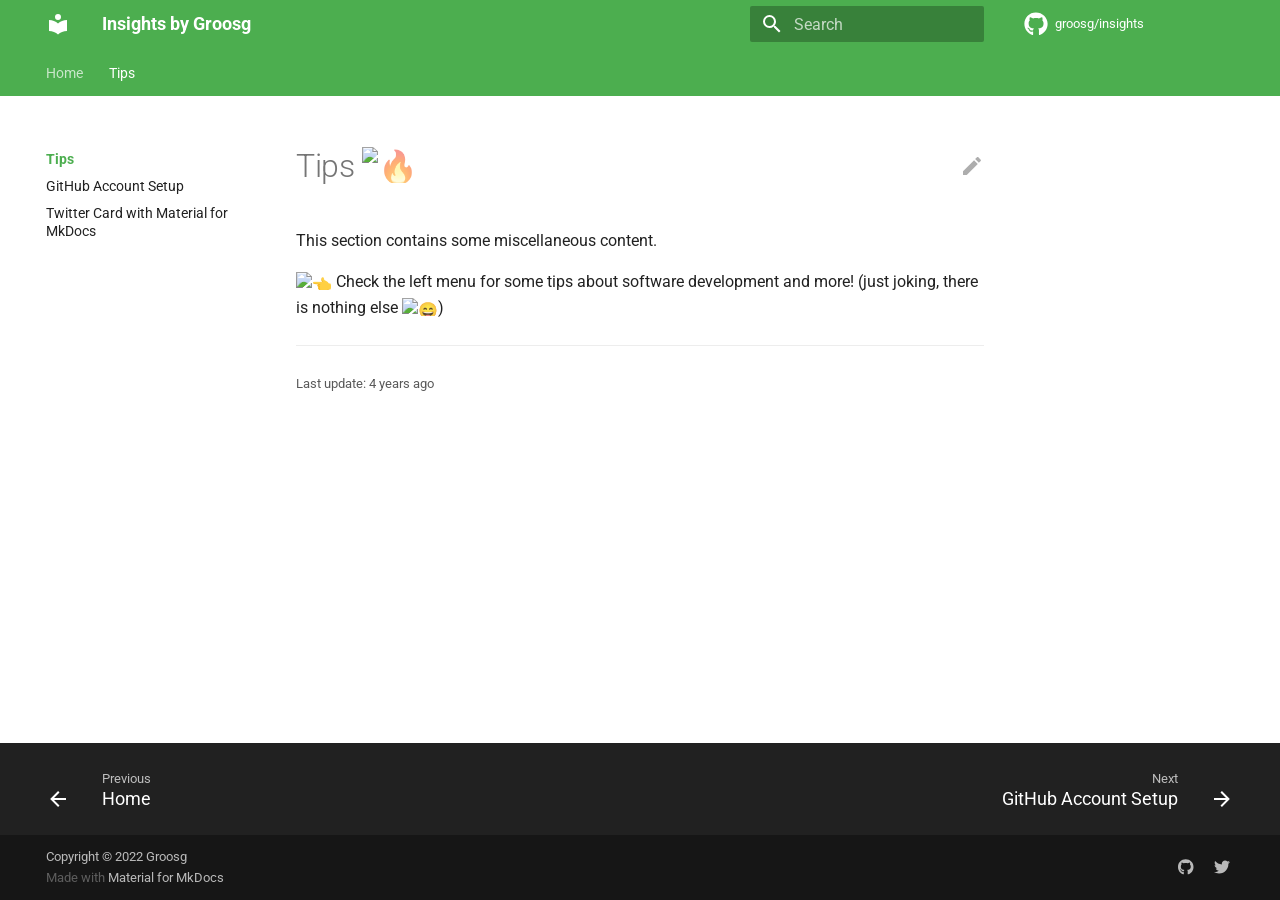
==== commit 9b8af1b6: "Deployed 767213a with MkDocs version: 1.3.1" ====
--- a/tips/index.html
+++ b/tips/index.html
@@ -66,7 +66,7 @@
     
   
       <!-- begin:twitter card -->
-      <meta name="twitter:card" content="summary" />
+      <meta name="twitter:card" content="summary_large_image" />
       <meta name="twitter:site" content="@gr00sg" />
       <meta name="twitter:creator" content="@gr00sg" />
       <meta property="og:url" content="https://groosg.github.io/insights/tips/" />
@@ -76,7 +76,7 @@
       
       <meta property="og:description" content="Software development insights by Groosg: tutorials, guides, tips, etc." />
       
-      <meta property="og:image" content="https://groosg.github.io/insights/assets/images/twitter_card.png" />
+      <meta property="og:image" content="https://groosg.github.io/insights/assets/images/twitter_card_large.png" />
       <meta property="og:image:type" content="image/png">
       <!-- end:twitter card -->
   
@@ -101,6 +101,11 @@
     <input class="md-toggle" data-md-toggle="search" type="checkbox" id="__search" autocomplete="off">
     <label class="md-overlay" for="__drawer"></label>
     <div data-md-component="skip">
+      
+        
+        <a href="#tips" class="md-skip">
+          Skip to content
+        </a>
       
     </div>
     <div data-md-component="announce">
@@ -436,6 +441,8 @@
   
   
   
+    
+  
   
 </nav>
                   </div>
@@ -453,16 +460,16 @@
 
 
 
-  <h1>Tips</h1>
-
+<h1 id="tips">Tips <img alt="🔥" class="twemoji" src="https://twemoji.maxcdn.com/v/latest/svg/1f525.svg" title=":fire:" /><a class="headerlink" href="#tips" title="Permanent link">&para;</a></h1>
 <p>This section contains some miscellaneous content.</p>
+<p><img alt="👈" class="twemoji" src="https://twemoji.maxcdn.com/v/latest/svg/1f448.svg" title=":point_left:" /> Check the left menu for some tips about software development and more! (just joking, there is nothing else <img alt="😄" class="twemoji" src="https://twemoji.maxcdn.com/v/latest/svg/1f604.svg" title=":smile:" />)</p>
 
   <hr>
 <div class="md-source-file">
   <small>
     
       Last update:
-      <span class="git-revision-date-localized-plugin git-revision-date-localized-plugin-timeago"><span class="timeago" datetime="2022-08-14T22:51:34+00:00" locale="en"></span></span><span class="git-revision-date-localized-plugin git-revision-date-localized-plugin-iso_date">2022-08-14</span>
+      <span class="git-revision-date-localized-plugin git-revision-date-localized-plugin-timeago"><span class="timeago" datetime="2022-08-16T00:00:56+00:00" locale="en"></span></span><span class="git-revision-date-localized-plugin git-revision-date-localized-plugin-iso_date">2022-08-16</span>
       
     
   </small>
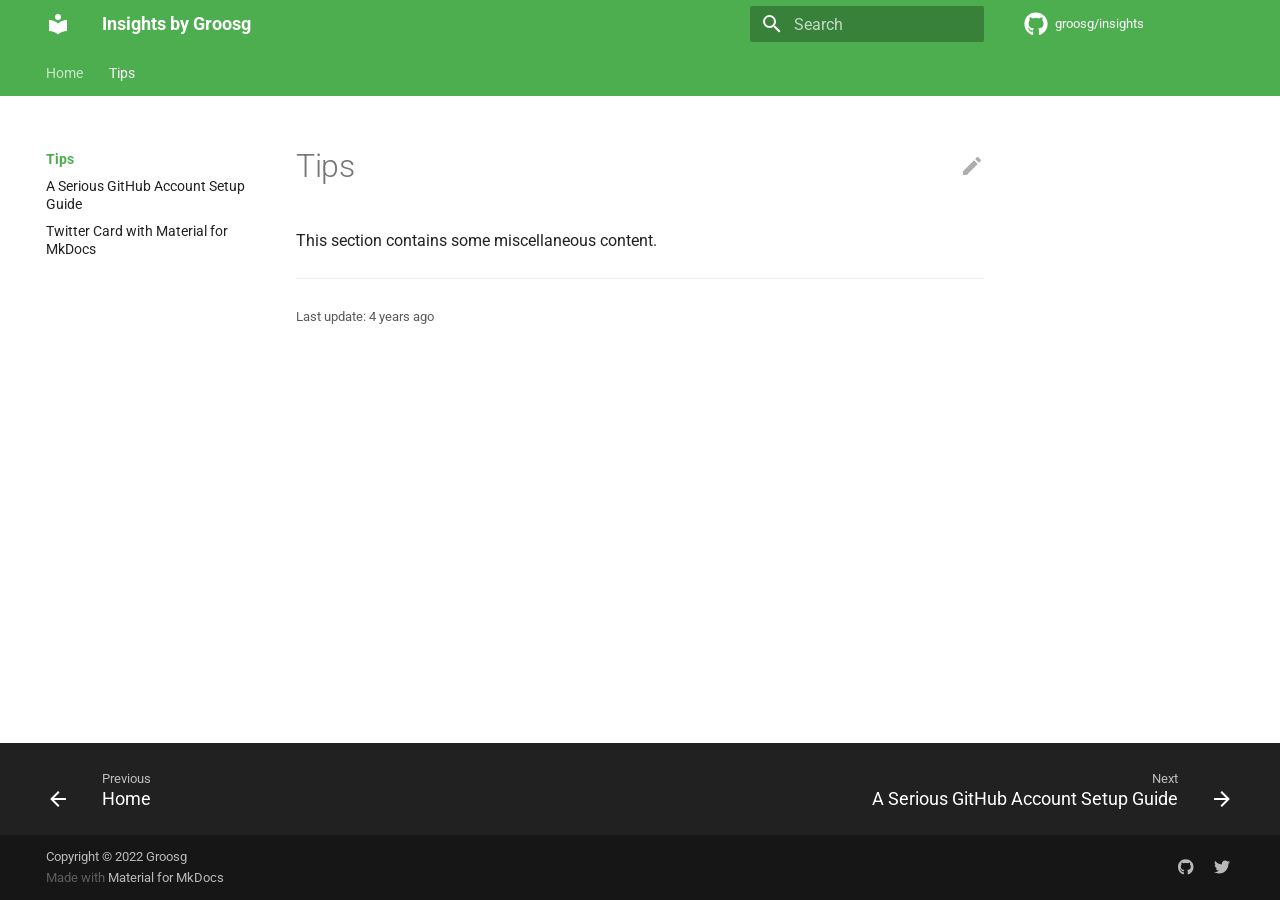
==== commit 72be479d: "Deployed 5d35325 with MkDocs version: 1.3.1" ====
--- a/tips/index.html
+++ b/tips/index.html
@@ -15,7 +15,7 @@
         <link rel="canonical" href="https://groosg.github.io/insights/tips/">
       
       <link rel="icon" href="../assets/images/favicon.png">
-      <meta name="generator" content="mkdocs-1.3.1, mkdocs-material-8.4.0">
+      <meta name="generator" content="mkdocs-1.3.1, mkdocs-material-8.4.1">
     
     
       
@@ -225,15 +225,11 @@
   
 
 
-  
-  
-  
-    <li class="md-tabs__item">
-      <a href=".." class="md-tabs__link">
-        Home
-      </a>
-    </li>
-  
+  <li class="md-tabs__item">
+    <a href=".." class="md-tabs__link">
+      Home
+    </a>
+  </li>
 
       
         
@@ -305,39 +301,10 @@
   
   
   
-    
-    <li class="md-nav__item md-nav__item--nested">
-      
-      
-        <input class="md-nav__toggle md-toggle" data-md-toggle="__nav_1" type="checkbox" id="__nav_1" >
-      
-      
-      
-        
-          
-            
-          
-        
-      
-      
-        
-        
-        <div class="md-nav__link md-nav__link--index ">
-          <a href="..">Home</a>
-          
-        </div>
-      
-      <nav class="md-nav" aria-label="Home" data-md-level="1">
-        <label class="md-nav__title" for="__nav_1">
-          <span class="md-nav__icon md-icon"></span>
-          Home
-        </label>
-        <ul class="md-nav__list" data-md-scrollfix>
-          
-            
-          
-        </ul>
-      </nav>
+    <li class="md-nav__item">
+      <a href=".." class="md-nav__link">
+        Home
+      </a>
     </li>
   
 
@@ -397,7 +364,7 @@
   
     <li class="md-nav__item">
       <a href="gh_setup/" class="md-nav__link">
-        GitHub Account Setup
+        A Serious GitHub Account Setup Guide
       </a>
     </li>
   
@@ -460,16 +427,15 @@
 
 
 
-<h1 id="tips">Tips <img alt="🔥" class="twemoji" src="https://twemoji.maxcdn.com/v/latest/svg/1f525.svg" title=":fire:" /><a class="headerlink" href="#tips" title="Permanent link">&para;</a></h1>
+<h1 id="tips">Tips<a class="headerlink" href="#tips" title="Permanent link">&para;</a></h1>
 <p>This section contains some miscellaneous content.</p>
-<p><img alt="👈" class="twemoji" src="https://twemoji.maxcdn.com/v/latest/svg/1f448.svg" title=":point_left:" /> Check the left menu for some tips about software development and more! (just joking, there is nothing else <img alt="😄" class="twemoji" src="https://twemoji.maxcdn.com/v/latest/svg/1f604.svg" title=":smile:" />)</p>
 
   <hr>
 <div class="md-source-file">
   <small>
     
       Last update:
-      <span class="git-revision-date-localized-plugin git-revision-date-localized-plugin-timeago"><span class="timeago" datetime="2022-08-16T00:00:56+00:00" locale="en"></span></span><span class="git-revision-date-localized-plugin git-revision-date-localized-plugin-iso_date">2022-08-16</span>
+      <span class="git-revision-date-localized-plugin git-revision-date-localized-plugin-timeago"><span class="timeago" datetime="2022-08-24T00:35:54+00:00" locale="en"></span></span><span class="git-revision-date-localized-plugin git-revision-date-localized-plugin-iso_date">2022-08-24</span>
       
     
   </small>
@@ -515,13 +481,13 @@
       
       
         
-        <a href="gh_setup/" class="md-footer__link md-footer__link--next" aria-label="Next: GitHub Account Setup" rel="next">
+        <a href="gh_setup/" class="md-footer__link md-footer__link--next" aria-label="Next: A Serious GitHub Account Setup Guide" rel="next">
           <div class="md-footer__title">
             <div class="md-ellipsis">
               <span class="md-footer__direction">
                 Next
               </span>
-              GitHub Account Setup
+              A Serious GitHub Account Setup Guide
             </div>
           </div>
           <div class="md-footer__button md-icon">
